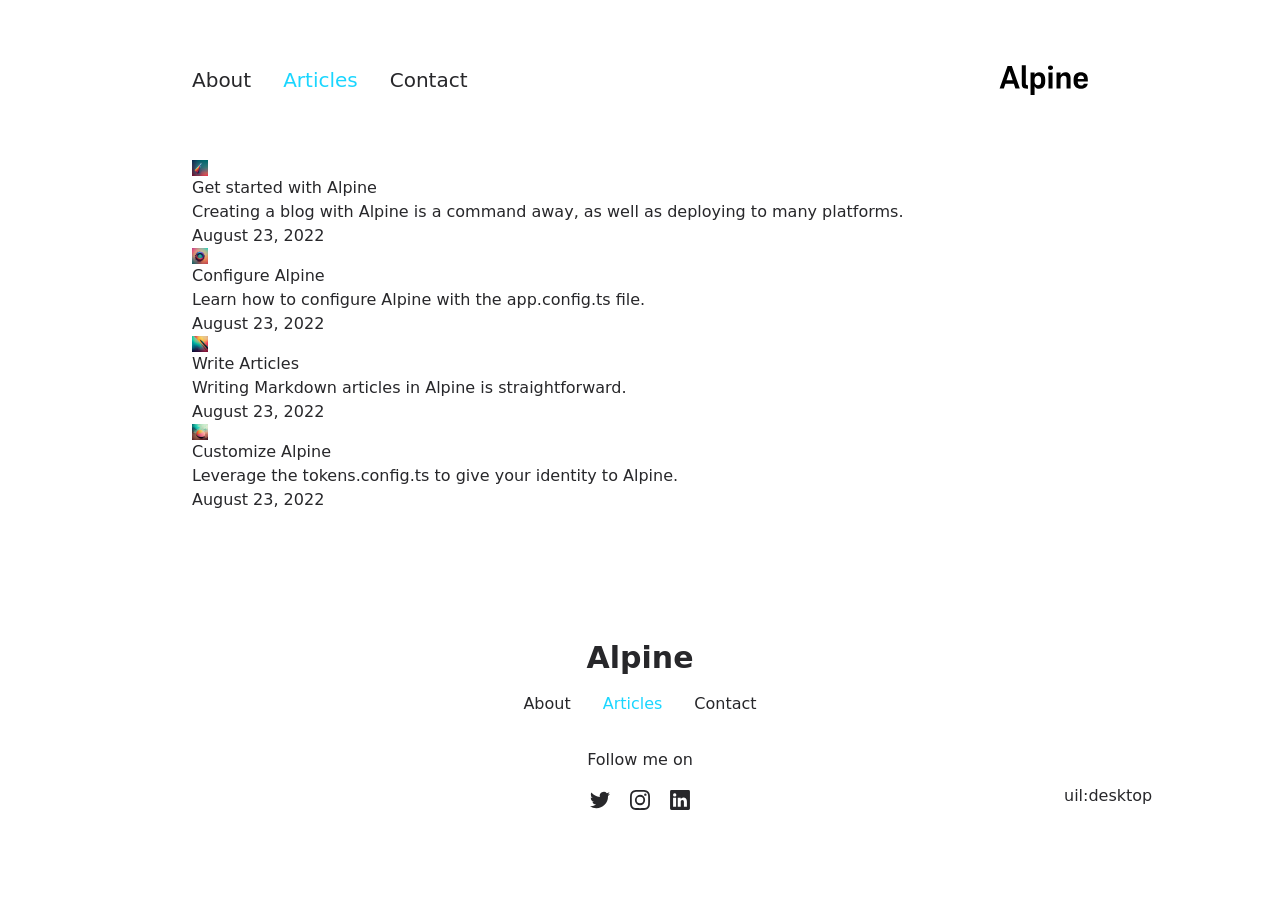
==== articles/index.html @ dd059982 "Deploying to gh-pages from @ rdp-studio/blog-alpine@3278dd398cb032ad58c64ff0ea991a92fe7b3ae0 🚀" ====
<!DOCTYPE html>
<html lang="en">
<head><meta charset="utf-8">
<title>Articles</title>
<meta name="viewport" content="width=device-width, initial-scale=1">
<meta name="twitter:card" content="summary_large_image">
<meta name="description" content="The minimalist blog theme">
<meta property="og:description" content="The minimalist blog theme">
<meta property="og:image" content="/social-card-preview.png">
<meta property="og:image:width" content="400">
<meta property="og:image:height" content="300">
<meta property="og:image:alt" content="An image showcasing my project.">
<meta property="og:title" content="Articles"><link rel="preload" as="fetch" crossorigin="anonymous" href="/articles/_payload.json"><style id="pinceau-theme">@media { :root {--pinceau-mq: initial; --alpine-readableLine: 68ch;--alpine-backdrop-backgroundColor: #f4f4f5b3;--prose-code-inline-padding: 0.2rem 0.375rem 0.2rem 0.375rem;--prose-code-block-backdropFilter: contrast(1);--prose-code-block-border-style: solid;--prose-code-block-border-width: 1px;--prose-tbody-tr-borderBottom-style: dashed;--prose-tbody-tr-borderBottom-width: 1px;--prose-th-textAlign: inherit;--prose-thead-borderBottom-style: solid;--prose-thead-borderBottom-width: 1px;--prose-thead-border-style: solid;--prose-thead-border-width: 0px;--prose-table-textAlign: start;--prose-hr-width: 1px;--prose-hr-style: solid;--prose-li-listStylePosition: outside;--prose-ol-li-markerColor: currentColor;--prose-ol-paddingInlineStart: 21px;--prose-ol-listStyleType: decimal;--prose-ul-li-markerColor: currentColor;--prose-ul-paddingInlineStart: 21px;--prose-ul-listStyleType: disc;--prose-blockquote-border-style: solid;--prose-blockquote-border-width: 4px;--prose-blockquote-quotes: '201C' '201D' '2018' '2019';--prose-blockquote-paddingInlineStart: 24px;--prose-a-code-color-hover: currentColor;--prose-a-code-color-static: currentColor;--prose-a-hasCode-borderBottom: none;--prose-a-border-distance: 2px;--prose-a-border-color-hover: currentColor;--prose-a-border-color-static: currentColor;--prose-a-border-style-hover: solid;--prose-a-border-style-static: dashed;--prose-a-border-width: 1px;--prose-a-color-static: inherit;--prose-a-textDecoration: none;--prose-h6-margin: 3rem 0 2rem;--prose-h5-margin: 3rem 0 2rem;--prose-h4-margin: 3rem 0 2rem;--prose-h3-margin: 3rem 0 2rem;--prose-h2-margin: 3rem 0 2rem;--prose-h1-margin: 0 0 2rem;--prose-p-fontSize: 18px;--typography-lead-loose: 2;--typography-lead-relaxed: 1.625;--typography-lead-normal: 1.5;--typography-lead-snug: 1.375;--typography-lead-tight: 1.25;--typography-lead-none: 1;--typography-lead-10: 2.5rem;--typography-lead-9: 2.25rem;--typography-lead-8: 2rem;--typography-lead-7: 1.75rem;--typography-lead-6: 1.5rem;--typography-lead-5: 1.25rem;--typography-lead-4: 1rem;--typography-lead-3: .75rem;--typography-lead-2: .5rem;--typography-lead-1: .025rem;--typography-fontWeight-black: 900;--typography-fontWeight-extrabold: 800;--typography-fontWeight-bold: 700;--typography-fontWeight-semibold: 600;--typography-fontWeight-medium: 500;--typography-fontWeight-normal: 400;--typography-fontWeight-light: 300;--typography-fontWeight-extralight: 200;--typography-fontWeight-thin: 100;--typography-fontSize-9xl: 128px;--typography-fontSize-8xl: 96px;--typography-fontSize-7xl: 72px;--typography-fontSize-6xl: 60px;--typography-fontSize-5xl: 48px;--typography-fontSize-4xl: 36px;--typography-fontSize-3xl: 30px;--typography-fontSize-2xl: 24px;--typography-fontSize-xl: 20px;--typography-fontSize-lg: 18px;--typography-fontSize-base: 16px;--typography-fontSize-sm: 14px;--typography-fontSize-xs: 12px;--typography-letterSpacing-wide: 0.025em;--typography-letterSpacing-tight: -0.025em;--typography-verticalMargin-base: 24px;--typography-verticalMargin-sm: 16px;--elements-border-secondary-hover: [object Object];--elements-backdrop-background: #fffc;--elements-backdrop-filter: saturate(200%) blur(20px);--elements-container-maxWidth: 64rem;--lead-loose: 2;--lead-relaxed: 1.625;--lead-normal: 1.5;--lead-snug: 1.375;--lead-tight: 1.25;--lead-none: 1;--lead-10: 2.5rem;--lead-9: 2.25rem;--lead-8: 2rem;--lead-7: 1.75rem;--lead-6: 1.5rem;--lead-5: 1.25rem;--lead-4: 1rem;--lead-3: .75rem;--lead-2: .5rem;--lead-1: .025rem;--letterSpacing-widest: 0.1em;--letterSpacing-wider: 0.05em;--letterSpacing-wide: 0.025em;--letterSpacing-normal: 0em;--letterSpacing-tight: -0.025em;--letterSpacing-tighter: -0.05em;--fontSize-9xl: 8rem;--fontSize-8xl: 6rem;--fontSize-7xl: 4.5rem;--fontSize-6xl: 3.75rem;--fontSize-5xl: 3rem;--fontSize-4xl: 2.25rem;--fontSize-3xl: 1.875rem;--fontSize-2xl: 1.5rem;--fontSize-xl: 1.25rem;--fontSize-lg: 1.125rem;--fontSize-base: 1rem;--fontSize-sm: 0.875rem;--fontSize-xs: 0.75rem;--fontWeight-black: 900;--fontWeight-extrabold: 800;--fontWeight-bold: 700;--fontWeight-semibold: 600;--fontWeight-medium: 500;--fontWeight-normal: 400;--fontWeight-light: 300;--fontWeight-extralight: 200;--fontWeight-thin: 100;--font-mono: ui-monospace, SFMono-Regular, Menlo, Monaco, Consolas, Liberation Mono, Courier New, monospace;--font-serif: ui-serif, Georgia, Cambria, Times New Roman, Times, serif;--font-sans: ui-sans-serif, system-ui, -apple-system, BlinkMacSystemFont, Segoe UI, Roboto, Helvetica Neue, Arial, Noto Sans, sans-serif, Apple Color Emoji, Segoe UI Emoji, Segoe UI Symbol, Noto Color Emoji;--opacity-total: 1;--opacity-high: 0.8;--opacity-medium: 0.5;--opacity-soft: 0.3;--opacity-light: 0.15;--opacity-bright: 0.1;--opacity-noOpacity: 0;--borderWidth-lg: 3px;--borderWidth-md: 2px;--borderWidth-sm: 1px;--borderWidth-noBorder: 0;--space-rem-875: 0.875rem;--space-rem-625: 0.625rem;--space-rem-375: 0.375rem;--space-rem-125: 0.125rem;--space-px: 1px;--space-128: 32rem;--space-96: 24rem;--space-80: 20rem;--space-72: 18rem;--space-64: 16rem;--space-60: 15rem;--space-56: 14rem;--space-52: 13rem;--space-48: 12rem;--space-44: 11rem;--space-40: 10rem;--space-36: 9rem;--space-32: 8rem;--space-28: 7rem;--space-24: 6rem;--space-20: 5rem;--space-16: 4rem;--space-14: 3.5rem;--space-12: 3rem;--space-11: 2.75rem;--space-10: 2.5rem;--space-9: 2.25rem;--space-8: 2rem;--space-7: 1.75rem;--space-6: 1.5rem;--space-5: 1.25rem;--space-4: 1rem;--space-3: 0.75rem;--space-2: 0.5rem;--space-1: 0.25rem;--space-0: 0px;--size-full: 100%;--size-7xl: 80rem;--size-6xl: 72rem;--size-5xl: 64rem;--size-4xl: 56rem;--size-3xl: 48rem;--size-2xl: 42rem;--size-xl: 36rem;--size-lg: 32rem;--size-md: 28rem;--size-sm: 24rem;--size-xs: 20rem;--size-200: 200px;--size-104: 104px;--size-80: 80px;--size-64: 64px;--size-56: 56px;--size-48: 48px;--size-40: 40px;--size-32: 32px;--size-24: 24px;--size-20: 20px;--size-16: 16px;--size-12: 12px;--size-8: 8px;--size-6: 6px;--size-4: 4px;--size-2: 2px;--size-0: 0px;--radii-full: 9999px;--radii-3xl: 1.75rem;--radii-2xl: 1.5rem;--radii-xl: 1rem;--radii-lg: 0.75rem;--radii-md: 0.5rem;--radii-sm: 0.375rem;--radii-xs: 0.25rem;--radii-2xs: 0.125rem;--radii-none: 0px;--shadow-none: 0px 0px 0px 0px transparent;--shadow-lg: 0px 10px 15px -3px #000000, 0px 4px 6px -4px #000000;--shadow-md: 0px 4px 6px -1px #000000, 0px 2px 4px -2px #000000;--shadow-sm: 0px 1px 3px 0px #000000, 0px 1px 2px -1px #000000;--shadow-xs: 0px 1px 2px 0px #000000;--height-screen: 100vh;--width-screen: 100vw;--color-primary-900: #002e38;--color-primary-800: #005c70;--color-primary-700: #008aa9;--color-primary-600: #00b9e1;--color-primary-500: #1ad6ff;--color-primary-400: #40ddff;--color-primary-300: #66e4ff;--color-primary-200: #8deaff;--color-primary-100: #b3f1ff;--color-primary-50: #d9f8ff;--color-ruby-900: #380011;--color-ruby-800: #700021;--color-ruby-700: #a90032;--color-ruby-600: #e10043;--color-ruby-500: #ff1a5e;--color-ruby-400: #ff4079;--color-ruby-300: #ff6694;--color-ruby-200: #ff8dae;--color-ruby-100: #ffb3c9;--color-ruby-50: #ffd9e4;--color-pink-900: #380025;--color-pink-800: #70004b;--color-pink-700: #a90070;--color-pink-600: #e10095;--color-pink-500: #ff1ab2;--color-pink-400: #ff40bf;--color-pink-300: #ff66cc;--color-pink-200: #ff8dd8;--color-pink-100: #ffb3e5;--color-pink-50: #ffd9f2;--color-purple-900: #190038;--color-purple-800: #330070;--color-purple-700: #4c00a9;--color-purple-600: #6500e1;--color-purple-500: #811aff;--color-purple-400: #9640ff;--color-purple-300: #ab66ff;--color-purple-200: #c08dff;--color-purple-100: #d5b3ff;--color-purple-50: #ead9ff;--color-royalblue-900: #0b0531;--color-royalblue-800: #160a62;--color-royalblue-700: #211093;--color-royalblue-600: #2c15c4;--color-royalblue-500: #4127e8;--color-royalblue-400: #614bec;--color-royalblue-300: #806ff0;--color-royalblue-200: #a093f3;--color-royalblue-100: #c0b7f7;--color-royalblue-50: #dfdbfb;--color-indigoblue-900: #001238;--color-indigoblue-800: #002370;--color-indigoblue-700: #0035a9;--color-indigoblue-600: #0047e1;--color-indigoblue-500: #1a62ff;--color-indigoblue-400: #407cff;--color-indigoblue-300: #6696ff;--color-indigoblue-200: #8db0ff;--color-indigoblue-100: #b3cbff;--color-indigoblue-50: #d9e5ff;--color-blue-900: #002438;--color-blue-800: #004870;--color-blue-700: #006ca9;--color-blue-600: #0090e1;--color-blue-500: #1aadff;--color-blue-400: #40bbff;--color-blue-300: #66c8ff;--color-blue-200: #8dd6ff;--color-blue-100: #b3e4ff;--color-blue-50: #d9f1ff;--color-lightblue-900: #002e38;--color-lightblue-800: #005c70;--color-lightblue-700: #008aa9;--color-lightblue-600: #00b9e1;--color-lightblue-500: #1ad6ff;--color-lightblue-400: #40ddff;--color-lightblue-300: #66e4ff;--color-lightblue-200: #8deaff;--color-lightblue-100: #b3f1ff;--color-lightblue-50: #d9f8ff;--color-teal-900: #062a28;--color-teal-800: #0b544f;--color-teal-700: #117d77;--color-teal-600: #16a79e;--color-teal-500: #1cd1c6;--color-teal-400: #36e4da;--color-teal-300: #5fe9e1;--color-teal-200: #87efe9;--color-teal-100: #aff4f0;--color-teal-50: #d7faf8;--color-pear-900: #2a2b09;--color-pear-800: #545512;--color-pear-700: #7e801b;--color-pear-600: #a8aa24;--color-pear-500: #d0d32f;--color-pear-400: #d8da52;--color-pear-300: #e0e274;--color-pear-200: #e8e997;--color-pear-100: #eff0ba;--color-pear-50: #f7f8dc;--color-red-900: #380300;--color-red-800: #700700;--color-red-700: #a90a00;--color-red-600: #e10e00;--color-red-500: #ff281a;--color-red-400: #ff4c40;--color-red-300: #ff7066;--color-red-200: #ff948d;--color-red-100: #ffb7b3;--color-red-50: #ffdbd9;--color-orange-900: #381800;--color-orange-800: #702f00;--color-orange-700: #a94700;--color-orange-600: #e15e00;--color-orange-500: #ff7a1a;--color-orange-400: #ff9040;--color-orange-300: #ffa666;--color-orange-200: #ffbd8d;--color-orange-100: #ffd3b3;--color-orange-50: #ffe9d9;--color-yellow-900: #362b03;--color-yellow-800: #6d5605;--color-yellow-700: #a38108;--color-yellow-600: #daac0a;--color-yellow-500: #f5c828;--color-yellow-400: #f7d14c;--color-yellow-300: #f8da70;--color-yellow-200: #fae393;--color-yellow-100: #fcedb7;--color-yellow-50: #fdf6db;--color-green-900: #003f25;--color-green-800: #005e38;--color-green-700: #007e4a;--color-green-600: #009d5d;--color-green-500: #00bd6f;--color-green-400: #00dc82;--color-green-300: #30ffaa;--color-green-200: #83ffcc;--color-green-100: #acffdd;--color-green-50: #d6ffee;--color-gray-900: #18181B;--color-gray-800: #27272A;--color-gray-700: #3f3f46;--color-gray-600: #52525B;--color-gray-500: #71717A;--color-gray-400: #a1a1aa;--color-gray-300: #D4d4d8;--color-gray-200: #e4e4e7;--color-gray-100: #f4f4f5;--color-gray-50: #fafafa;--color-black: #0c0c0d;--color-white: #FFFFFF;--media-portrait: only screen and (orientation: portrait);--media-landscape: only screen and (orientation: landscape);--media-rm: (prefers-reduced-motion: reduce);--media-2xl: (min-width: 1536px);--media-xl: (min-width: 1280px);--media-lg: (min-width: 1024px);--media-md: (min-width: 768px);--media-sm: (min-width: 640px);--media-xs: (min-width: 475px);--alpine-body-color: var(--color-gray-800);--alpine-body-backgroundColor: var(--color-white);--prose-code-inline-fontWeight: var(--typography-fontWeight-normal);--prose-code-inline-fontSize: var(--typography-fontSize-sm);--prose-code-inline-borderRadius: var(--radii-xs);--prose-code-block-pre-padding: var(--typography-verticalMargin-sm);--prose-code-block-margin: var(--typography-verticalMargin-base) 0;--prose-code-block-fontSize: var(--typography-fontSize-sm);--prose-tbody-code-inline-fontSize: var(--typography-fontSize-sm);--prose-tbody-td-padding: var(--typography-verticalMargin-sm);--prose-th-fontWeight: var(--typography-fontWeight-semibold);--prose-th-padding: 0 var(--typography-verticalMargin-sm) var(--typography-verticalMargin-sm) var(--typography-verticalMargin-sm);--prose-table-lineHeight: var(--typography-lead-6);--prose-table-fontSize: var(--typography-fontSize-sm);--prose-table-margin: var(--typography-verticalMargin-base) 0;--prose-hr-margin: var(--typography-verticalMargin-base) 0;--prose-li-margin: var(--typography-verticalMargin-sm) 0;--prose-ol-margin: var(--typography-verticalMargin-base) 0;--prose-ul-margin: var(--typography-verticalMargin-base) 0;--prose-blockquote-margin: var(--typography-verticalMargin-base) 0;--prose-a-code-border-style: var(--prose-a-border-style-static);--prose-a-code-border-width: var(--prose-a-border-width);--prose-a-fontWeight: var(--typography-fontWeight-medium);--prose-img-margin: var(--typography-verticalMargin-base) 0;--prose-strong-fontWeight: var(--typography-fontWeight-semibold);--prose-h6-iconSize: var(--typography-fontSize-base);--prose-h6-fontWeight: var(--typography-fontWeight-semibold);--prose-h6-lineHeight: var(--typography-lead-normal);--prose-h6-fontSize: var(--typography-fontSize-lg);--prose-h5-iconSize: var(--typography-fontSize-lg);--prose-h5-fontWeight: var(--typography-fontWeight-semibold);--prose-h5-lineHeight: var(--typography-lead-snug);--prose-h5-fontSize: var(--typography-fontSize-xl);--prose-h4-iconSize: var(--typography-fontSize-lg);--prose-h4-letterSpacing: var(--typography-letterSpacing-tight);--prose-h4-fontWeight: var(--typography-fontWeight-semibold);--prose-h4-lineHeight: var(--typography-lead-snug);--prose-h4-fontSize: var(--typography-fontSize-2xl);--prose-h3-iconSize: var(--typography-fontSize-xl);--prose-h3-letterSpacing: var(--typography-letterSpacing-tight);--prose-h3-fontWeight: var(--typography-fontWeight-semibold);--prose-h3-lineHeight: var(--typography-lead-snug);--prose-h3-fontSize: var(--typography-fontSize-3xl);--prose-h2-iconSize: var(--typography-fontSize-2xl);--prose-h2-letterSpacing: var(--typography-letterSpacing-tight);--prose-h2-fontWeight: var(--typography-fontWeight-semibold);--prose-h2-lineHeight: var(--typography-lead-tight);--prose-h2-fontSize: var(--typography-fontSize-4xl);--prose-h1-iconSize: var(--typography-fontSize-3xl);--prose-h1-letterSpacing: var(--typography-letterSpacing-tight);--prose-h1-fontWeight: var(--typography-fontWeight-bold);--prose-h1-lineHeight: var(--typography-lead-tight);--prose-h1-fontSize: var(--typography-fontSize-5xl);--prose-p-br-margin: var(--typography-verticalMargin-base) 0 0 0;--prose-p-margin: var(--typography-verticalMargin-base) 0;--prose-p-lineHeight: var(--typography-lead-normal);--typography-color-primary-900: var(--color-primary-900);--typography-color-primary-800: var(--color-primary-800);--typography-color-primary-700: var(--color-primary-700);--typography-color-primary-600: var(--color-primary-600);--typography-color-primary-500: var(--color-primary-500);--typography-color-primary-400: var(--color-primary-400);--typography-color-primary-300: var(--color-primary-300);--typography-color-primary-200: var(--color-primary-200);--typography-color-primary-100: var(--color-primary-100);--typography-color-primary-50: var(--color-primary-50);--typography-font-code: var(--font-mono);--typography-font-body: var(--font-sans);--typography-font-display: var(--font-sans);--typography-body-backgroundColor: var(--color-white);--typography-body-color: var(--color-black);--elements-state-danger-borderColor-secondary: var(--color-red-200);--elements-state-danger-borderColor-primary: var(--color-red-100);--elements-state-danger-backgroundColor-secondary: var(--color-red-100);--elements-state-danger-backgroundColor-primary: var(--color-red-50);--elements-state-danger-color-secondary: var(--color-red-600);--elements-state-danger-color-primary: var(--color-red-500);--elements-state-warning-borderColor-secondary: var(--color-yellow-200);--elements-state-warning-borderColor-primary: var(--color-yellow-100);--elements-state-warning-backgroundColor-secondary: var(--color-yellow-100);--elements-state-warning-backgroundColor-primary: var(--color-yellow-50);--elements-state-warning-color-secondary: var(--color-yellow-700);--elements-state-warning-color-primary: var(--color-yellow-600);--elements-state-success-borderColor-secondary: var(--color-green-200);--elements-state-success-borderColor-primary: var(--color-green-100);--elements-state-success-backgroundColor-secondary: var(--color-green-100);--elements-state-success-backgroundColor-primary: var(--color-green-50);--elements-state-success-color-secondary: var(--color-green-600);--elements-state-success-color-primary: var(--color-green-500);--elements-state-info-borderColor-secondary: var(--color-blue-200);--elements-state-info-borderColor-primary: var(--color-blue-100);--elements-state-info-backgroundColor-secondary: var(--color-blue-100);--elements-state-info-backgroundColor-primary: var(--color-blue-50);--elements-state-info-color-secondary: var(--color-blue-600);--elements-state-info-color-primary: var(--color-blue-500);--elements-state-primary-borderColor-secondary: var(--color-primary-200);--elements-state-primary-borderColor-primary: var(--color-primary-100);--elements-state-primary-backgroundColor-secondary: var(--color-primary-100);--elements-state-primary-backgroundColor-primary: var(--color-primary-50);--elements-state-primary-color-secondary: var(--color-primary-700);--elements-state-primary-color-primary: var(--color-primary-600);--elements-surface-secondary-backgroundColor: var(--color-gray-200);--elements-surface-primary-backgroundColor: var(--color-gray-100);--elements-surface-background-base: var(--color-gray-100);--elements-border-secondary-static: var(--color-gray-200);--elements-border-primary-hover: var(--color-gray-200);--elements-border-primary-static: var(--color-gray-100);--elements-container-padding-md: var(--space-16);--elements-container-padding-sm: var(--space-12);--elements-container-padding-xs: var(--space-8);--elements-container-padding-mobile: var(--space-6);--elements-text-secondary-color-hover: var(--color-gray-700);--elements-text-secondary-color-static: var(--color-gray-500);--elements-text-primary-color-static: var(--color-gray-900);--text-6xl-lineHeight: var(--lead-none);--text-6xl-fontSize: var(--fontSize-6xl);--text-5xl-lineHeight: var(--lead-none);--text-5xl-fontSize: var(--fontSize-5xl);--text-4xl-lineHeight: var(--lead-10);--text-4xl-fontSize: var(--fontSize-4xl);--text-3xl-lineHeight: var(--lead-9);--text-3xl-fontSize: var(--fontSize-3xl);--text-2xl-lineHeight: var(--lead-8);--text-2xl-fontSize: var(--fontSize-2xl);--text-xl-lineHeight: var(--lead-7);--text-xl-fontSize: var(--fontSize-xl);--text-lg-lineHeight: var(--lead-7);--text-lg-fontSize: var(--fontSize-lg);--text-base-lineHeight: var(--lead-6);--text-base-fontSize: var(--fontSize-base);--text-sm-lineHeight: var(--lead-5);--text-sm-fontSize: var(--fontSize-sm);--text-xs-lineHeight: var(--lead-4);--text-xs-fontSize: var(--fontSize-xs);--shadow-2xl: 0px 25px 50px -12px var(--color-gray-900);--shadow-xl: 0px 20px 25px -5px var(--color-gray-400), 0px 8px 10px -6px #000000;--color-secondary-900: var(--color-gray-900);--color-secondary-800: var(--color-gray-800);--color-secondary-700: var(--color-gray-700);--color-secondary-600: var(--color-gray-600);--color-secondary-500: var(--color-gray-500);--color-secondary-400: var(--color-gray-400);--color-secondary-300: var(--color-gray-300);--color-secondary-200: var(--color-gray-200);--color-secondary-100: var(--color-gray-100);--color-secondary-50: var(--color-gray-50);--prose-a-code-background-hover: var(--typography-color-primary-50);--prose-a-code-border-color-hover: var(--typography-color-primary-500);--prose-a-color-hover: var(--typography-color-primary-500);--typography-color-secondary-900: var(--color-secondary-900);--typography-color-secondary-800: var(--color-secondary-800);--typography-color-secondary-700: var(--color-secondary-700);--typography-color-secondary-600: var(--color-secondary-600);--typography-color-secondary-500: var(--color-secondary-500);--typography-color-secondary-400: var(--color-secondary-400);--typography-color-secondary-300: var(--color-secondary-300);--typography-color-secondary-200: var(--color-secondary-200);--typography-color-secondary-100: var(--color-secondary-100);--typography-color-secondary-50: var(--color-secondary-50);--prose-code-inline-backgroundColor: var(--typography-color-secondary-100);--prose-code-inline-color: var(--typography-color-secondary-700);--prose-code-block-backgroundColor: var(--typography-color-secondary-100);--prose-code-block-color: var(--typography-color-secondary-700);--prose-code-block-border-color: var(--typography-color-secondary-200);--prose-tbody-tr-borderBottom-color: var(--typography-color-secondary-200);--prose-th-color: var(--typography-color-secondary-600);--prose-thead-borderBottom-color: var(--typography-color-secondary-200);--prose-thead-border-color: var(--typography-color-secondary-300);--prose-hr-color: var(--typography-color-secondary-200);--prose-blockquote-border-color: var(--typography-color-secondary-200);--prose-blockquote-color: var(--typography-color-secondary-500);--prose-a-code-border-color-static: var(--typography-color-secondary-400); } }@media { :root.dark {--pinceau-mq: dark; --alpine-backdrop-backgroundColor: #18181bb3;--prose-code-block-backdropFilter: contrast(1);--prose-ol-li-markerColor: currentColor;--prose-ul-li-markerColor: currentColor;--prose-a-code-color-hover: currentColor;--prose-a-code-color-static: currentColor;--prose-a-border-color-hover: currentColor;--prose-a-border-color-static: currentColor;--prose-a-color-static: inherit;--elements-backdrop-background: #0c0d0ccc;--alpine-body-color: var(--color-gray-200);--alpine-body-backgroundColor: var(--color-black);--typography-body-backgroundColor: var(--color-black);--typography-body-color: var(--color-white);--elements-state-danger-borderColor-secondary: var(--color-red-700);--elements-state-danger-borderColor-primary: var(--color-red-800);--elements-state-danger-backgroundColor-secondary: var(--color-red-800);--elements-state-danger-backgroundColor-primary: var(--color-red-900);--elements-state-danger-color-secondary: var(--color-red-200);--elements-state-danger-color-primary: var(--color-red-300);--elements-state-warning-borderColor-secondary: var(--color-yellow-700);--elements-state-warning-borderColor-primary: var(--color-yellow-800);--elements-state-warning-backgroundColor-secondary: var(--color-yellow-800);--elements-state-warning-backgroundColor-primary: var(--color-yellow-900);--elements-state-warning-color-secondary: var(--color-yellow-200);--elements-state-warning-color-primary: var(--color-yellow-400);--elements-state-success-borderColor-secondary: var(--color-green-700);--elements-state-success-borderColor-primary: var(--color-green-800);--elements-state-success-backgroundColor-secondary: var(--color-green-800);--elements-state-success-backgroundColor-primary: var(--color-green-900);--elements-state-success-color-secondary: var(--color-green-200);--elements-state-success-color-primary: var(--color-green-400);--elements-state-info-borderColor-secondary: var(--color-blue-700);--elements-state-info-borderColor-primary: var(--color-blue-800);--elements-state-info-backgroundColor-secondary: var(--color-blue-800);--elements-state-info-backgroundColor-primary: var(--color-blue-900);--elements-state-info-color-secondary: var(--color-blue-200);--elements-state-info-color-primary: var(--color-blue-400);--elements-state-primary-borderColor-secondary: var(--color-primary-700);--elements-state-primary-borderColor-primary: var(--color-primary-800);--elements-state-primary-backgroundColor-secondary: var(--color-primary-800);--elements-state-primary-backgroundColor-primary: var(--color-primary-900);--elements-state-primary-color-secondary: var(--color-primary-200);--elements-state-primary-color-primary: var(--color-primary-400);--elements-surface-secondary-backgroundColor: var(--color-gray-800);--elements-surface-primary-backgroundColor: var(--color-gray-900);--elements-surface-background-base: var(--color-gray-900);--elements-border-secondary-static: var(--color-gray-800);--elements-border-primary-hover: var(--color-gray-800);--elements-border-primary-static: var(--color-gray-900);--elements-text-secondary-color-hover: var(--color-gray-200);--elements-text-secondary-color-static: var(--color-gray-400);--elements-text-primary-color-static: var(--color-gray-50);--prose-a-code-background-hover: var(--typography-color-primary-900);--prose-a-code-border-color-hover: var(--typography-color-primary-600);--prose-a-color-hover: var(--typography-color-primary-400);--prose-code-inline-backgroundColor: var(--typography-color-secondary-800);--prose-code-inline-color: var(--typography-color-secondary-200);--prose-code-block-backgroundColor: var(--typography-color-secondary-900);--prose-code-block-color: var(--typography-color-secondary-200);--prose-code-block-border-color: var(--typography-color-secondary-800);--prose-tbody-tr-borderBottom-color: var(--typography-color-secondary-800);--prose-th-color: var(--typography-color-secondary-400);--prose-thead-borderBottom-color: var(--typography-color-secondary-800);--prose-thead-border-color: var(--typography-color-secondary-600);--prose-hr-color: var(--typography-color-secondary-800);--prose-blockquote-border-color: var(--typography-color-secondary-700);--prose-blockquote-color: var(--typography-color-secondary-400);--prose-a-code-border-color-static: var(--typography-color-secondary-600); } }</style><style id="pinceau-runtime-hydratable">@media{.phy[--]{--puid:LuIpnB-v;}.pv-SoVTO5{max-width:var(--elements-container-maxWidth);padding-left:var(--elements-container-padding-mobile);padding-right:var(--elements-container-padding-mobile);}@media (min-width: 475px){.pv-SoVTO5{padding-left:var(--elements-container-padding-xs);padding-right:var(--elements-container-padding-xs);}}@media (min-width: 640px){.pv-SoVTO5{padding-left:var(--elements-container-padding-sm);padding-right:var(--elements-container-padding-sm);}}@media (min-width: 768px){.pv-SoVTO5{padding-left:var(--elements-container-padding-md);padding-right:var(--elements-container-padding-md);}}} </style><link rel="modulepreload" as="script" crossorigin href="/_nuxt/entry.f76575ab.js"><link rel="preload" as="style" href="/_nuxt/entry.2b709d1c.css"><link rel="modulepreload" as="script" crossorigin href="/_nuxt/NuxtImg.4b76a108.js"><link rel="modulepreload" as="script" crossorigin href="/_nuxt/document-driven.6a9a8f8b.js"><link rel="modulepreload" as="script" crossorigin href="/_nuxt/DocumentDrivenEmpty.34f3c934.js"><link rel="modulepreload" as="script" crossorigin href="/_nuxt/ContentRenderer.9e665cf9.js"><link rel="modulepreload" as="script" crossorigin href="/_nuxt/ContentRendererMarkdown.a28a7db5.js"><link rel="modulepreload" as="script" crossorigin href="/_nuxt/DocumentDrivenNotFound.92ed6fcb.js"><link rel="preload" as="style" href="/_nuxt/DocumentDrivenNotFound.aa939160.css"><link rel="modulepreload" as="script" crossorigin href="/_nuxt/page.34165cf2.js"><link rel="modulepreload" as="script" crossorigin href="/_nuxt/ArticlesList.ac3d0b22.js"><link rel="preload" as="style" href="/_nuxt/ArticlesList.e80b7ae7.css"><link rel="modulepreload" as="script" crossorigin href="/_nuxt/ArticlesListItem.f8ddad18.js"><link rel="preload" as="style" href="/_nuxt/ArticlesListItem.ad08ebb7.css"><link rel="modulepreload" as="script" crossorigin href="/_nuxt/date.824a539b.js"><link rel="modulepreload" as="script" crossorigin href="/_nuxt/ProseA.cb97395a.js"><link rel="preload" as="style" href="/_nuxt/ProseA.baee409d.css"><link rel="modulepreload" as="script" crossorigin href="/_nuxt/ProseCodeInline.cd8be8f9.js"><link rel="preload" as="style" href="/_nuxt/ProseCodeInline.873c7ac7.css"><link rel="modulepreload" as="script" crossorigin href="/_nuxt/asyncData.96655ed8.js"><link rel="prefetch" as="style" href="/_nuxt/article.06aa1a19.css"><link rel="prefetch" as="script" crossorigin href="/_nuxt/article.3b5bf884.js"><link rel="prefetch" as="script" crossorigin href="/_nuxt/default.dd437ba3.js"><link rel="prefetch" as="script" crossorigin href="/_nuxt/client-db.82d7d7b0.js"><link rel="prefetch" as="script" crossorigin href="/_nuxt/debug.93749009.js"><link rel="prefetch" as="style" href="/_nuxt/useStudio.a92b5f33.css"><link rel="prefetch" as="script" crossorigin href="/_nuxt/useStudio.ce7fa6f5.js"><link rel="prefetch" as="style" href="/_nuxt/error-404.7910d5ca.css"><link rel="prefetch" as="script" crossorigin href="/_nuxt/error-404.83414119.js"><link rel="prefetch" as="style" href="/_nuxt/error-500.1db01289.css"><link rel="prefetch" as="script" crossorigin href="/_nuxt/error-500.6b48abf7.js"><link rel="stylesheet" href="/_nuxt/entry.2b709d1c.css"><link rel="stylesheet" href="/_nuxt/DocumentDrivenNotFound.aa939160.css"><link rel="stylesheet" href="/_nuxt/ArticlesList.e80b7ae7.css"><link rel="stylesheet" href="/_nuxt/ArticlesListItem.ad08ebb7.css"><link rel="stylesheet" href="/_nuxt/ProseA.baee409d.css"><link rel="stylesheet" href="/_nuxt/ProseCodeInline.873c7ac7.css"><script>"use strict";(()=>{const a=window,e=document.documentElement,m=["dark","light"],c=window.localStorage.getItem("nuxt-color-mode")||"system";let n=c==="system"?f():c;const l=e.getAttribute("data-color-mode-forced");l&&(n=l),i(n),a["__NUXT_COLOR_MODE__"]={preference:c,value:n,getColorScheme:f,addColorScheme:i,removeColorScheme:d};function i(o){const t=""+o+"",s="";e.classList?e.classList.add(t):e.className+=" "+t,s&&e.setAttribute("data-"+s,o)}function d(o){const t=""+o+"",s="";e.classList?e.classList.remove(t):e.className=e.className.replace(new RegExp(t,"g"),""),s&&e.removeAttribute("data-"+s)}function r(o){return a.matchMedia("(prefers-color-scheme"+o+")")}function f(){if(a.matchMedia&&r("").media!=="not all"){for(const o of m)if(r(":"+o).matches)return o}return"light"}})();
</script></head>
<body ><div id="__nuxt"><div class="container pv-SoVTO5 pc-LuIpnB app-layout" data-v-93c22c3b data-v-6d327d86><!--[--><div class="nuxt-progress" style="width:0%;height:3px;opacity:0;background-size:Infinity% auto;" data-v-93c22c3b></div><header class="right" data-v-93c22c3b data-v-ebfd1e7c><div class="menu" data-v-ebfd1e7c><button aria-label="Navigation Menu" data-v-ebfd1e7c><svg width="24" height="24" viewBox="0 0 68 68" fill="currentColor" xmlns="http://www.w3.org/2000/svg" data-v-ebfd1e7c><path d="M8 34C8 32.1362 8 31.2044 8.30448 30.4693C8.71046 29.4892 9.48915 28.7105 10.4693 28.3045C11.2044 28 12.1362 28 14 28C15.8638 28 16.7956 28 17.5307 28.3045C18.5108 28.7105 19.2895 29.4892 19.6955 30.4693C20 31.2044 20 32.1362 20 34C20 35.8638 20 36.7956 19.6955 37.5307C19.2895 38.5108 18.5108 39.2895 17.5307 39.6955C16.7956 40 15.8638 40 14 40C12.1362 40 11.2044 40 10.4693 39.6955C9.48915 39.2895 8.71046 38.5108 8.30448 37.5307C8 36.7956 8 35.8638 8 34Z" data-v-ebfd1e7c></path><path d="M28 34C28 32.1362 28 31.2044 28.3045 30.4693C28.7105 29.4892 29.4892 28.7105 30.4693 28.3045C31.2044 28 32.1362 28 34 28C35.8638 28 36.7956 28 37.5307 28.3045C38.5108 28.7105 39.2895 29.4892 39.6955 30.4693C40 31.2044 40 32.1362 40 34C40 35.8638 40 36.7956 39.6955 37.5307C39.2895 38.5108 38.5108 39.2895 37.5307 39.6955C36.7956 40 35.8638 40 34 40C32.1362 40 31.2044 40 30.4693 39.6955C29.4892 39.2895 28.7105 38.5108 28.3045 37.5307C28 36.7956 28 35.8638 28 34Z" data-v-ebfd1e7c></path><path d="M48 34C48 32.1362 48 31.2044 48.3045 30.4693C48.7105 29.4892 49.4892 28.7105 50.4693 28.3045C51.2044 28 52.1362 28 54 28C55.8638 28 56.7956 28 57.5307 28.3045C58.5108 28.7105 59.2895 29.4892 59.6955 30.4693C60 31.2044 60 32.1362 60 34C60 35.8638 60 36.7956 59.6955 37.5307C59.2895 38.5108 58.5108 39.2895 57.5307 39.6955C56.7956 40 55.8638 40 54 40C52.1362 40 51.2044 40 50.4693 39.6955C49.4892 39.2895 48.7105 38.5108 48.3045 37.5307C48 36.7956 48 35.8638 48 34Z" data-v-ebfd1e7c></path></svg></button></div><div class="overlay" data-v-ebfd1e7c><nav data-v-ebfd1e7c data-v-47e45ff0><ul data-v-47e45ff0><!--[--><li data-v-47e45ff0><a href="/" class="" data-v-47e45ff0><span class="underline-fx" data-v-47e45ff0></span> About</a></li><li data-v-47e45ff0><a aria-current="page" href="/articles" class="router-link-active router-link-exact-active" data-v-47e45ff0><span class="underline-fx" data-v-47e45ff0></span> Articles</a></li><li data-v-47e45ff0><a href="/contact" class="" data-v-47e45ff0><span class="underline-fx" data-v-47e45ff0></span> Contact</a></li><!--]--></ul></nav></div><div class="logo" data-v-ebfd1e7c><a href="/" class="" data-v-ebfd1e7c><img src="/logo-dark.svg" class="dark-img" alt="alpine" width="89" height="31" data-v-ebfd1e7c><img src="/logo.svg" class="light-img" alt="alpine" width="89" height="31" data-v-ebfd1e7c></a></div><div class="main-nav" data-v-ebfd1e7c><nav data-v-ebfd1e7c data-v-47e45ff0><ul data-v-47e45ff0><!--[--><li data-v-47e45ff0><a href="/" class="" data-v-47e45ff0><span class="underline-fx" data-v-47e45ff0></span> About</a></li><li data-v-47e45ff0><a aria-current="page" href="/articles" class="router-link-active router-link-exact-active" data-v-47e45ff0><span class="underline-fx" data-v-47e45ff0></span> Articles</a></li><li data-v-47e45ff0><a href="/contact" class="" data-v-47e45ff0><span class="underline-fx" data-v-47e45ff0></span> Contact</a></li><!--]--></ul></nav></div></header><!--[--><div class="document-driven-page"><main><!--[--><div><div class="articles-list" data-v-685376b2><div class="featured" data-v-685376b2><article class="featured" data-v-685376b2 data-v-d0dd2caf><div class="image" data-v-d0dd2caf><!----><a href="/articles/get-started" class="" data-v-d0dd2caf><img src="/articles/get-started.webp" alt="Get started with Alpine" width="16" height="9" data-v-d0dd2caf></a></div><div class="content" data-v-d0dd2caf><a href="/articles/get-started" class="headline" data-v-d0dd2caf><h1 data-v-d0dd2caf>Get started with Alpine</h1></a><p class="description" data-v-d0dd2caf>Creating a blog with Alpine is a command away, as well as deploying to many platforms.</p><time data-v-d0dd2caf>August 23, 2022</time></div></article></div><div class="layout" data-v-685376b2><!--[--><article class="" data-v-685376b2 data-v-d0dd2caf><div class="image" data-v-d0dd2caf><!----><a href="/articles/configure" class="" data-v-d0dd2caf><img src="/articles/configure-alpine.webp" alt="Configure Alpine" width="16" height="9" data-v-d0dd2caf></a></div><div class="content" data-v-d0dd2caf><a href="/articles/configure" class="headline" data-v-d0dd2caf><h1 data-v-d0dd2caf>Configure Alpine</h1></a><p class="description" data-v-d0dd2caf>Learn how to configure Alpine with the app.config.ts file.</p><time data-v-d0dd2caf>August 23, 2022</time></div></article><article class="" data-v-685376b2 data-v-d0dd2caf><div class="image" data-v-d0dd2caf><!----><a href="/articles/write-articles" class="" data-v-d0dd2caf><img src="/articles/write-articles.webp" alt="Write Articles" width="16" height="9" data-v-d0dd2caf></a></div><div class="content" data-v-d0dd2caf><a href="/articles/write-articles" class="headline" data-v-d0dd2caf><h1 data-v-d0dd2caf>Write Articles</h1></a><p class="description" data-v-d0dd2caf>Writing Markdown articles in Alpine is straightforward.</p><time data-v-d0dd2caf>August 23, 2022</time></div></article><article class="" data-v-685376b2 data-v-d0dd2caf><div class="image" data-v-d0dd2caf><!----><a href="/articles/design-tokens" class="" data-v-d0dd2caf><img src="/articles/design-tokens.webp" alt="Customize Alpine" width="16" height="9" data-v-d0dd2caf></a></div><div class="content" data-v-d0dd2caf><a href="/articles/design-tokens" class="headline" data-v-d0dd2caf><h1 data-v-d0dd2caf>Customize Alpine</h1></a><p class="description" data-v-d0dd2caf>Leverage the tokens.config.ts to give your identity to Alpine.</p><time data-v-d0dd2caf>August 23, 2022</time></div></article><!--]--></div></div></div><!--]--></main></div><!--]--><footer class="center" data-v-93c22c3b data-v-d63b5c07><a href="https://www.github.com/nuxt-themes/alpine" rel="noopener noreferrer" class="credits" data-v-d63b5c07>Alpine</a><div class="navigation" data-v-d63b5c07><nav data-v-d63b5c07 data-v-47e45ff0><ul data-v-47e45ff0><!--[--><li data-v-47e45ff0><a href="/" class="" data-v-47e45ff0><span class="underline-fx" data-v-47e45ff0></span> About</a></li><li data-v-47e45ff0><a aria-current="page" href="/articles" class="router-link-active router-link-exact-active" data-v-47e45ff0><span class="underline-fx" data-v-47e45ff0></span> Articles</a></li><li data-v-47e45ff0><a href="/contact" class="" data-v-47e45ff0><span class="underline-fx" data-v-47e45ff0></span> Contact</a></li><!--]--></ul></nav></div><p class="message" data-v-d63b5c07>Follow me on</p><div class="icons" data-v-d63b5c07><div class="social" data-v-d63b5c07><!--[--><a href="https://twitter.com/nuxtlabs" rel="noopener noreferrer" target="_blank" title="nuxtlabs" aria-label="nuxtlabs" data-v-ddf2f94a><svg xmlns="http://www.w3.org/2000/svg" xmlns:xlink="http://www.w3.org/1999/xlink" aria-hidden="true" role="img" class="icon" data-v-ddf2f94a style="" width="1em" height="1em" viewBox="0 0 24 24" data-v-121c6e7d><path fill="currentColor" d="M22 5.8a8.49 8.49 0 0 1-2.36.64a4.13 4.13 0 0 0 1.81-2.27a8.21 8.21 0 0 1-2.61 1a4.1 4.1 0 0 0-7 3.74a11.64 11.64 0 0 1-8.45-4.29a4.16 4.16 0 0 0-.55 2.07a4.09 4.09 0 0 0 1.82 3.41a4.05 4.05 0 0 1-1.86-.51v.05a4.1 4.1 0 0 0 3.3 4a3.93 3.93 0 0 1-1.1.17a4.9 4.9 0 0 1-.77-.07a4.11 4.11 0 0 0 3.83 2.84A8.22 8.22 0 0 1 3 18.34a7.93 7.93 0 0 1-1-.06a11.57 11.57 0 0 0 6.29 1.85A11.59 11.59 0 0 0 20 8.45v-.53a8.43 8.43 0 0 0 2-2.12Z"/></svg></a><a href="https://instagram.com/atinuxt" rel="noopener noreferrer" target="_blank" title="atinuxt" aria-label="atinuxt" data-v-ddf2f94a><svg xmlns="http://www.w3.org/2000/svg" xmlns:xlink="http://www.w3.org/1999/xlink" aria-hidden="true" role="img" class="icon" data-v-ddf2f94a style="" width="1em" height="1em" viewBox="0 0 24 24" data-v-121c6e7d><path fill="currentColor" d="M17.34 5.46a1.2 1.2 0 1 0 1.2 1.2a1.2 1.2 0 0 0-1.2-1.2Zm4.6 2.42a7.59 7.59 0 0 0-.46-2.43a4.94 4.94 0 0 0-1.16-1.77a4.7 4.7 0 0 0-1.77-1.15a7.3 7.3 0 0 0-2.43-.47C15.06 2 14.72 2 12 2s-3.06 0-4.12.06a7.3 7.3 0 0 0-2.43.47a4.78 4.78 0 0 0-1.77 1.15a4.7 4.7 0 0 0-1.15 1.77a7.3 7.3 0 0 0-.47 2.43C2 8.94 2 9.28 2 12s0 3.06.06 4.12a7.3 7.3 0 0 0 .47 2.43a4.7 4.7 0 0 0 1.15 1.77a4.78 4.78 0 0 0 1.77 1.15a7.3 7.3 0 0 0 2.43.47C8.94 22 9.28 22 12 22s3.06 0 4.12-.06a7.3 7.3 0 0 0 2.43-.47a4.7 4.7 0 0 0 1.77-1.15a4.85 4.85 0 0 0 1.16-1.77a7.59 7.59 0 0 0 .46-2.43c0-1.06.06-1.4.06-4.12s0-3.06-.06-4.12ZM20.14 16a5.61 5.61 0 0 1-.34 1.86a3.06 3.06 0 0 1-.75 1.15a3.19 3.19 0 0 1-1.15.75a5.61 5.61 0 0 1-1.86.34c-1 .05-1.37.06-4 .06s-3 0-4-.06a5.73 5.73 0 0 1-1.94-.3a3.27 3.27 0 0 1-1.1-.75a3 3 0 0 1-.74-1.15a5.54 5.54 0 0 1-.4-1.9c0-1-.06-1.37-.06-4s0-3 .06-4a5.54 5.54 0 0 1 .35-1.9A3 3 0 0 1 5 5a3.14 3.14 0 0 1 1.1-.8A5.73 5.73 0 0 1 8 3.86c1 0 1.37-.06 4-.06s3 0 4 .06a5.61 5.61 0 0 1 1.86.34a3.06 3.06 0 0 1 1.19.8a3.06 3.06 0 0 1 .75 1.1a5.61 5.61 0 0 1 .34 1.9c.05 1 .06 1.37.06 4s-.01 3-.06 4ZM12 6.87A5.13 5.13 0 1 0 17.14 12A5.12 5.12 0 0 0 12 6.87Zm0 8.46A3.33 3.33 0 1 1 15.33 12A3.33 3.33 0 0 1 12 15.33Z"/></svg></a><a href="https://www.linkedin.com/company/nuxtlabs" rel="noopener noreferrer" target="_blank" title="LinkedIn" aria-label="LinkedIn" data-v-ddf2f94a><svg xmlns="http://www.w3.org/2000/svg" xmlns:xlink="http://www.w3.org/1999/xlink" aria-hidden="true" role="img" class="icon" data-v-ddf2f94a style="" width="1em" height="1em" viewBox="0 0 24 24" data-v-121c6e7d><path fill="currentColor" d="M20.47 2H3.53a1.45 1.45 0 0 0-1.47 1.43v17.14A1.45 1.45 0 0 0 3.53 22h16.94a1.45 1.45 0 0 0 1.47-1.43V3.43A1.45 1.45 0 0 0 20.47 2ZM8.09 18.74h-3v-9h3ZM6.59 8.48a1.56 1.56 0 1 1 0-3.12a1.57 1.57 0 1 1 0 3.12Zm12.32 10.26h-3v-4.83c0-1.21-.43-2-1.52-2A1.65 1.65 0 0 0 12.85 13a2 2 0 0 0-.1.73v5h-3v-9h3V11a3 3 0 0 1 2.71-1.5c2 0 3.45 1.29 3.45 4.06Z"/></svg></a><!--]--></div><div class="color-mode-switch" data-v-d63b5c07><button aria-label="Color Mode" data-v-d63b5c07 data-v-693a1e33><span data-v-693a1e33></span></button></div></div></footer><!--]--></div></div><script type="application/json" id="__NUXT_DATA__" data-ssr="true" data-src="/articles/_payload.json">[{"state":1,"_errors":79,"serverRendered":51,"path":7,"prerenderedAt":-1},["Reactive",2],{"$sdd-pages":3,"$sdd-surrounds":29,"$sdd-globals":47,"$scolor-mode":49,"$sdd-navigation":52,"$sicons":70},["ShallowRef",4],["ShallowReactive",5],{"/articles":6},{"_path":7,"_dir":8,"_draft":9,"_partial":9,"_locale":8,"_empty":9,"title":10,"description":8,"layout":11,"body":12,"_type":24,"_id":25,"_source":26,"_file":27,"_extension":28},"/articles","",false,"Articles","page",{"type":13,"children":14,"toc":21},"root",[15],{"type":16,"tag":17,"props":18,"children":20},"element","articles-list",{"path":19},"articles",[],{"title":8,"searchDepth":22,"depth":22,"links":23},2,[],"markdown","content:2.articles.md","content","2.articles.md","md",["ShallowRef",30],["ShallowReactive",31],{"/articles":32},[33,42],{"_path":34,"_dir":8,"_draft":9,"_partial":9,"_locale":8,"_empty":9,"title":35,"description":36,"layout":37,"head":38,"_type":24,"_id":40,"_source":26,"_file":41,"_extension":28},"/","About","An open source blog theme powered by Nuxt.","default",{"title":39},"Alpine","content:1.index.md","1.index.md",{"_path":43,"_dir":8,"_draft":9,"_partial":9,"_locale":8,"_empty":9,"title":44,"description":8,"layout":37,"_type":24,"_id":45,"_source":26,"_file":46,"_extension":28},"/contact","Contact","content:3.contact.md","3.contact.md",["ShallowRef",48],{},{"preference":50,"value":50,"unknown":51,"forced":9},"system",true,[53,54,69],{"title":35,"_path":34,"layout":37},{"title":10,"_path":7,"children":55,"layout":11},[56,60,63,66],{"title":57,"_path":58,"layout":59},"Get started with Alpine","/articles/get-started","article",{"title":61,"_path":62,"layout":59},"Configure Alpine","/articles/configure",{"title":64,"_path":65,"layout":59},"Write Articles","/articles/write-articles",{"title":67,"_path":68,"layout":59},"Customize Alpine","/articles/design-tokens",{"title":44,"_path":43,"layout":37},{"uil:twitter":71,"uil:instagram":75,"uil:linkedin":77},{"left":72,"top":72,"width":73,"height":73,"rotate":72,"vFlip":9,"hFlip":9,"body":74},0,24,"\u003Cpath fill=\"currentColor\" d=\"M22 5.8a8.49 8.49 0 0 1-2.36.64a4.13 4.13 0 0 0 1.81-2.27a8.21 8.21 0 0 1-2.61 1a4.1 4.1 0 0 0-7 3.74a11.64 11.64 0 0 1-8.45-4.29a4.16 4.16 0 0 0-.55 2.07a4.09 4.09 0 0 0 1.82 3.41a4.05 4.05 0 0 1-1.86-.51v.05a4.1 4.1 0 0 0 3.3 4a3.93 3.93 0 0 1-1.1.17a4.9 4.9 0 0 1-.77-.07a4.11 4.11 0 0 0 3.83 2.84A8.22 8.22 0 0 1 3 18.34a7.93 7.93 0 0 1-1-.06a11.57 11.57 0 0 0 6.29 1.85A11.59 11.59 0 0 0 20 8.45v-.53a8.43 8.43 0 0 0 2-2.12Z\"/>",{"left":72,"top":72,"width":73,"height":73,"rotate":72,"vFlip":9,"hFlip":9,"body":76},"\u003Cpath fill=\"currentColor\" d=\"M17.34 5.46a1.2 1.2 0 1 0 1.2 1.2a1.2 1.2 0 0 0-1.2-1.2Zm4.6 2.42a7.59 7.59 0 0 0-.46-2.43a4.94 4.94 0 0 0-1.16-1.77a4.7 4.7 0 0 0-1.77-1.15a7.3 7.3 0 0 0-2.43-.47C15.06 2 14.72 2 12 2s-3.06 0-4.12.06a7.3 7.3 0 0 0-2.43.47a4.78 4.78 0 0 0-1.77 1.15a4.7 4.7 0 0 0-1.15 1.77a7.3 7.3 0 0 0-.47 2.43C2 8.94 2 9.28 2 12s0 3.06.06 4.12a7.3 7.3 0 0 0 .47 2.43a4.7 4.7 0 0 0 1.15 1.77a4.78 4.78 0 0 0 1.77 1.15a7.3 7.3 0 0 0 2.43.47C8.94 22 9.28 22 12 22s3.06 0 4.12-.06a7.3 7.3 0 0 0 2.43-.47a4.7 4.7 0 0 0 1.77-1.15a4.85 4.85 0 0 0 1.16-1.77a7.59 7.59 0 0 0 .46-2.43c0-1.06.06-1.4.06-4.12s0-3.06-.06-4.12ZM20.14 16a5.61 5.61 0 0 1-.34 1.86a3.06 3.06 0 0 1-.75 1.15a3.19 3.19 0 0 1-1.15.75a5.61 5.61 0 0 1-1.86.34c-1 .05-1.37.06-4 .06s-3 0-4-.06a5.73 5.73 0 0 1-1.94-.3a3.27 3.27 0 0 1-1.1-.75a3 3 0 0 1-.74-1.15a5.54 5.54 0 0 1-.4-1.9c0-1-.06-1.37-.06-4s0-3 .06-4a5.54 5.54 0 0 1 .35-1.9A3 3 0 0 1 5 5a3.14 3.14 0 0 1 1.1-.8A5.73 5.73 0 0 1 8 3.86c1 0 1.37-.06 4-.06s3 0 4 .06a5.61 5.61 0 0 1 1.86.34a3.06 3.06 0 0 1 1.19.8a3.06 3.06 0 0 1 .75 1.1a5.61 5.61 0 0 1 .34 1.9c.05 1 .06 1.37.06 4s-.01 3-.06 4ZM12 6.87A5.13 5.13 0 1 0 17.14 12A5.12 5.12 0 0 0 12 6.87Zm0 8.46A3.33 3.33 0 1 1 15.33 12A3.33 3.33 0 0 1 12 15.33Z\"/>",{"left":72,"top":72,"width":73,"height":73,"rotate":72,"vFlip":9,"hFlip":9,"body":78},"\u003Cpath fill=\"currentColor\" d=\"M20.47 2H3.53a1.45 1.45 0 0 0-1.47 1.43v17.14A1.45 1.45 0 0 0 3.53 22h16.94a1.45 1.45 0 0 0 1.47-1.43V3.43A1.45 1.45 0 0 0 20.47 2ZM8.09 18.74h-3v-9h3ZM6.59 8.48a1.56 1.56 0 1 1 0-3.12a1.57 1.57 0 1 1 0 3.12Zm12.32 10.26h-3v-4.83c0-1.21-.43-2-1.52-2A1.65 1.65 0 0 0 12.85 13a2 2 0 0 0-.1.73v5h-3v-9h3V11a3 3 0 0 1 2.71-1.5c2 0 3.45 1.29 3.45 4.06Z\"/>",["Reactive",80],{"articles":81},null]</script><script>window.__NUXT__={};window.__NUXT__.config={public:{FORMSPREE_URL:"",plausible:{hashMode:false,trackLocalhost:false,domain:"",apiHost:"https://plausible.io",autoPageviews:true,autoOutboundTracking:false},studio:{apiURL:"https://api.nuxt.studio"},content:{locales:[],defaultLocale:"",integrity:1691059243967,experimental:{stripQueryParameters:false,clientDB:false},respectPathCase:false,api:{baseURL:"/api/_content"},navigation:{fields:["navTitle","layout"]},tags:{p:"prose-p",a:"prose-a",blockquote:"prose-blockquote","code-inline":"prose-code-inline",code:"prose-code",em:"prose-em",h1:"prose-h1",h2:"prose-h2",h3:"prose-h3",h4:"prose-h4",h5:"prose-h5",h6:"prose-h6",hr:"prose-hr",img:"prose-img",ul:"prose-ul",ol:"prose-ol",li:"prose-li",strong:"prose-strong",table:"prose-table",thead:"prose-thead",tbody:"prose-tbody",td:"prose-td",th:"prose-th",tr:"prose-tr"},highlight:{theme:{default:"github-light",dark:"github-dark"},preload:["json","js","ts","html","css","vue","diff","shell","markdown","yaml","bash","ini","c","cpp"]},wsUrl:"",documentDriven:{page:true,navigation:true,surround:true,globals:{},layoutFallbacks:["theme"],injectPage:true},host:"",trailingSlash:false,anchorLinks:{depth:4,exclude:[1]}}},app:{baseURL:"/",buildAssetsDir:"/_nuxt/",cdnURL:""}}</script><script type="module" src="/_nuxt/entry.f76575ab.js" crossorigin></script></body>
</html>
---- _nuxt/entry.2b709d1c.css ----
body{background-color:var(--alpine-body-backgroundColor);color:var(--alpine-body-color)}.light-img{display:block}.dark-img{display:none}@media (prefers-color-scheme:dark){html:not(.light) .dark-img{display:block}html:not(.light) .light-img{display:none}}html.dark .dark-img{display:block}html.dark .light-img{display:none}html{-webkit-font-smoothing:antialiased;-moz-osx-font-smoothing:grayscale}.sr-only{clip:rect(0,0,0,0)!important;border:0!important;height:1px!important;margin:-1px!important;overflow:hidden!important;padding:0!important;position:absolute!important;white-space:nowrap!important;width:1px!important}*,:after,:before{border:0 solid #e5e7eb;box-sizing:border-box}html{-webkit-text-size-adjust:100%;font-family:ui-sans-serif,system-ui,-apple-system,BlinkMacSystemFont,Segoe UI,Roboto,Helvetica Neue,Arial,Noto Sans,sans-serif,Apple Color Emoji,Segoe UI Emoji,Segoe UI Symbol,Noto Color Emoji;line-height:1.5;-moz-tab-size:4;-o-tab-size:4;tab-size:4}body{line-height:inherit;margin:0}hr{border-top-width:1px;color:inherit;height:0}abbr:where([title]){-webkit-text-decoration:underline dotted;text-decoration:underline dotted}h1,h2,h3,h4,h5,h6{font-size:inherit;font-weight:inherit}a{color:inherit;text-decoration:inherit}b,strong{font-weight:bolder}code,kbd,pre,samp{font-family:ui-monospace,SFMono-Regular,Menlo,Monaco,Consolas,Liberation Mono,Courier New,monospace;font-size:1em}small{font-size:80%}sub,sup{font-size:75%;line-height:0;position:relative;vertical-align:baseline}sub{bottom:-.25em}sup{top:-.5em}table{border-collapse:collapse;border-color:inherit;text-indent:0}button,input,optgroup,select,textarea{color:inherit;font-family:inherit;font-size:100%;font-weight:inherit;line-height:inherit;margin:0;padding:0}button,select{text-transform:none}[type=button],[type=reset],[type=submit],button{-webkit-appearance:button;background-color:transparent;background-image:none}:-moz-focusring{outline:auto}:-moz-ui-invalid{box-shadow:none}progress{vertical-align:baseline}::-webkit-inner-spin-button,::-webkit-outer-spin-button{height:auto}[type=search]{-webkit-appearance:textfield;outline-offset:-2px}::-webkit-search-decoration{-webkit-appearance:none}::-webkit-file-upload-button{-webkit-appearance:button;font:inherit}summary{display:list-item}blockquote,dd,dl,figure,h1,h2,h3,h4,h5,h6,hr,p,pre{margin:0}fieldset{margin:0}fieldset,legend{padding:0}menu,ol,ul{list-style:none;margin:0;padding:0}textarea{resize:vertical}input::-moz-placeholder,textarea::-moz-placeholder{color:#9ca3af;opacity:1}input::placeholder,textarea::placeholder{color:#9ca3af;opacity:1}[role=button],button{cursor:pointer}:disabled{cursor:default}audio,canvas,embed,iframe,img,object,svg,video{display:block;vertical-align:middle}img,video{height:auto;max-width:100%}[hidden]{display:none}.nuxt-progress{background:repeating-linear-gradient(90deg,#00dc82 0,#34cdfe 50%,#0047e1);left:0;opacity:1;position:fixed;right:0;top:0;transition:width .1s,height .4s,opacity .4s;width:0;z-index:999999}nav ul[data-v-47e45ff0]{display:flex;flex-direction:column;gap:var(--space-4);justify-content:center;width:100%}@media (min-width:640px){nav ul[data-v-47e45ff0]{flex-direction:row;gap:var(--space-8)}}nav ul a[data-v-47e45ff0]{position:relative}nav ul a.router-link-active[data-v-47e45ff0]{color:var(--color-primary-500)}nav ul a .underline-fx[data-v-47e45ff0]{background-color:currentColor;bottom:-4px;height:1px;position:absolute;transition:width .2s ease-in-out;width:0}a[data-v-47e45ff0]:hover :is(nav ul a .underline-fx):is(nav ul a .underline-fx){width:100%}header[data-v-ebfd1e7c]{--header-padding:var(--space-16);--logo-height:var(--space-8);align-items:center;display:grid;gap:var(--space-4);grid-template-columns:repeat(12,minmax(0,1fr));padding-bottom:var(--header-padding);padding-top:var(--header-padding);position:relative}header .menu[data-v-ebfd1e7c]{display:flex;position:absolute}header .menu[data-v-ebfd1e7c] :hover{color:var(--color-primary-500)}.left[data-v-ebfd1e7c] :is(header .menu):is(header .menu){right:0}@media (min-width:640px){header .menu[data-v-ebfd1e7c]{display:none}}header .overlay[data-v-ebfd1e7c]{-webkit-backdrop-filter:blur(20px);backdrop-filter:blur(20px);background-color:var(--alpine-backdrop-backgroundColor);border:1px solid var(--color-gray-200);border-radius:var(--radii-md);font-size:var(--text-lg-fontSize);font-weight:var(--fontWeight-medium);line-height:var(--text-lg-lineHeight);padding:var(--space-6);padding-right:var(--space-24);perspective:2000px;position:absolute;top:calc(var(--header-padding) + var(--logo-height) + var(--space-2));transform-origin:top;transition:all .25s;will-change:opacity,transform}header .overlay[data-v-ebfd1e7c]:not(.show){opacity:0;transform:translateY(-10px) rotateY(-8deg) rotateX(-20deg)}.left[data-v-ebfd1e7c] :is(header .overlay:not(.show)):is(header .overlay:not(.show)){transform:translateY(-10px) rotateY(8deg) rotateX(-20deg)}header .overlay[data-v-ebfd1e7c]:not(.show){pointer-events:none}.left[data-v-ebfd1e7c] :is(header .overlay):is(header .overlay){padding:var(--space-6);padding-left:var(--space-16);right:0;text-align:right}@media (min-width:640px){header .overlay[data-v-ebfd1e7c]{display:none}}:root.dark header .overlay[data-v-ebfd1e7c]{border-color:var(--color-gray-800)}header .logo[data-v-ebfd1e7c]{display:flex;grid-column:span 12/span 12;height:var(--logo-height)}header .logo a[data-v-ebfd1e7c]{display:flex}.center[data-v-ebfd1e7c] :is(header .logo):is(header .logo){grid-column:span 12/span 12;justify-content:center}.right[data-v-ebfd1e7c] :is(header .logo):is(header .logo){justify-content:flex-end}@media (min-width:640px){header .logo[data-v-ebfd1e7c]{grid-column:span 4/span 4;grid-column-start:auto}.right[data-v-ebfd1e7c] :is(header .logo):is(header .logo){order:2}}header .logo .fallback[data-v-ebfd1e7c]{font-size:var(--text-2xl-fontSize);font-weight:var(--fontWeight-semibold);line-height:var(--text-2xl-lineHeight)}header .main-nav[data-v-ebfd1e7c]{display:none}@media (min-width:640px){header .main-nav[data-v-ebfd1e7c]{display:flex;font-size:var(--text-xl-fontSize);font-weight:var(--fontWeight-medium);grid-column:span 8/span 8;line-height:var(--text-xl-lineHeight)}.center[data-v-ebfd1e7c] :is(header .main-nav):is(header .main-nav){grid-column:span 12/span 12;justify-content:center}.right[data-v-ebfd1e7c] :is(header .main-nav):is(header .main-nav){justify-content:flex-start}.left[data-v-ebfd1e7c] :is(header .main-nav):is(header .main-nav){justify-content:flex-end}}.icon[data-v-121c6e7d]{display:inline-block;vertical-align:middle}a[data-v-ddf2f94a]{--social-icon-size:24px;display:flex;height:24px;height:var(--social-icon-size);width:24px;width:var(--social-icon-size)}a[data-v-ddf2f94a] :hover{color:var(--color-primary-500)}a svg[data-v-ddf2f94a]{height:100%;width:100%}button[data-v-693a1e33]{--color-mode-switcher-size:24px;display:flex;height:24px;height:var(--color-mode-switcher-size);width:24px;width:var(--color-mode-switcher-size)}button[data-v-693a1e33] :hover{color:var(--color-primary-500)}button svg[data-v-693a1e33]{height:100%;width:100%}footer[data-v-d63b5c07]{align-items:center;display:flex;flex-direction:column;margin-top:var(--space-24);padding-bottom:var(--space-8);padding-top:var(--space-8)}footer.left[data-v-d63b5c07]{align-items:flex-start}footer.right[data-v-d63b5c07]{align-items:flex-end}@media (min-width:768px){footer[data-v-d63b5c07]{min-height:var(--space-36)}}footer .credits[data-v-d63b5c07]{font-size:var(--text-3xl-fontSize);font-weight:var(--fontWeight-bold);line-height:var(--text-3xl-lineHeight);margin-bottom:var(--space-4)}footer .navigation[data-v-d63b5c07]{display:none}@media (min-width:640px){footer .navigation[data-v-d63b5c07]{display:flex;font-size:var(--text-base-fontSize);font-weight:var(--fontWeight-medium);line-height:var(--text-base-lineHeight);margin-bottom:var(--space-8)}}footer .message[data-v-d63b5c07]{margin-bottom:var(--space-4);text-align:center}footer .icons[data-v-d63b5c07]{display:grid;gap:var(--space-4);grid-template-columns:repeat(12,minmax(0,1fr));width:100%}.left[data-v-d63b5c07] :is(footer .icons):is(footer .icons){align-items:center;display:flex;justify-content:space-between}.right[data-v-d63b5c07] :is(footer .icons):is(footer .icons){align-items:center;display:flex;flex-direction:row-reverse;justify-content:space-between}footer .icons .social[data-v-d63b5c07]{display:flex;gap:var(--space-4);grid-column:span 12/span 12;justify-content:center}@media (min-width:475px){footer .icons .social[data-v-d63b5c07]{grid-column:span 4/span 4;grid-column-start:5}}footer .icons .color-mode-switch[data-v-d63b5c07]{display:flex;grid-column:span 12/span 12;justify-content:center}@media (min-width:475px){footer .icons .color-mode-switch[data-v-d63b5c07]{grid-column:span 2/span 2;grid-column-start:11;justify-content:flex-end}}.container[data-v-6d327d86]{margin-inline-end:auto;margin-inline-start:auto;width:100%}.app-layout[data-v-93c22c3b]{min-width:var(--size-xs)}html{font-family:var(--font-sans)}
---- _nuxt/ProseA.baee409d.css ----
a[data-v-af1c0c3b]{border-bottom:var(--prose-a-border-width) var(--prose-a-border-style-static) var(--prose-a-border-color-static);color:var(--prose-a-color-static);font-family:var(--typography-font-body);font-weight:var(--prose-a-fontWeight);padding-bottom:var(--prose-a-border-distance);-webkit-text-decoration:var(--prose-a-textDecoration);text-decoration:var(--prose-a-textDecoration)}a[data-v-af1c0c3b]:hover{border-color:var(--prose-a-border-color-hover);border-style:var(--prose-a-border-style-hover);color:var(--prose-a-color-hover)}a[data-v-af1c0c3b]:has(img){border-width:0}a[data-v-af1c0c3b]:has(code){border-bottom:var(--prose-a-hasCode-borderBottom)}a[data-v-af1c0c3b]:has(code) code{border-color:var(--prose-a-code-border-color-static);border-style:var(--prose-a-code-border-style);border-width:var(--prose-a-code-border-width);color:var(--prose-a-code-color-static)}a[data-v-af1c0c3b]:has(code):hover{border-bottom:var(--prose-a-hasCode-borderBottom)}a[data-v-af1c0c3b]:has(code):hover code{background-color:var(--prose-a-code-background-hover);border-color:var(--prose-a-code-border-color-hover);color:var(--prose-a-code-color-hover)}
---- _nuxt/ProseCodeInline.873c7ac7.css ----
code[data-v-c81ed8f1]{background-color:var(--prose-code-inline-backgroundColor);border-radius:var(--prose-code-inline-borderRadius);color:var(--prose-code-inline-color);font-family:var(--typography-font-code);font-size:var(--prose-code-inline-fontSize);font-weight:var(--prose-code-inline-fontWeight);margin-left:1px;margin-right:1px;padding:var(--prose-code-inline-padding)}tbody code[data-v-c81ed8f1]{font-size:var(--prose-tbody-code-inline-fontSize)}h1 a code[data-v-c81ed8f1],h2 a code[data-v-c81ed8f1],h3 a code[data-v-c81ed8f1],h4 a code[data-v-c81ed8f1],h5 a code[data-v-c81ed8f1],h6 a code[data-v-c81ed8f1]{border-radius:var(--prose-code-inline-borderRadius);color:inherit;font-size:.777777em;padding:.15em .5em}
---- _nuxt/useStudio.a92b5f33.css ----
body.__preview_enabled{padding-bottom:50px}#__nuxt_preview[data-v-a67a992f]{align-items:center;-webkit-backdrop-filter:blur(20px);backdrop-filter:blur(20px);background:hsla(0,0%,100%,.3);border-top:1px solid #eee;bottom:-60px;color:#000;display:flex;font-family:Helvetica,sans-serif;font-size:16px;font-weight:500;gap:10px;height:50px;justify-content:center;left:0;position:fixed;right:0;transition:bottom .3s ease-in-out;z-index:10000}#__nuxt_preview.__preview_ready[data-v-a67a992f]{bottom:0}#__preview_background[data-v-a67a992f]{-webkit-backdrop-filter:blur(8px);backdrop-filter:blur(8px);background:hsla(0,0%,100%,.3);height:100vh;left:0;position:fixed;top:0;width:100vw;z-index:9000}#__preview_loader[data-v-a67a992f]{align-items:center;color:#000;display:flex;flex-direction:column;font-family:system-ui,-apple-system,BlinkMacSystemFont,Segoe UI,Roboto,Oxygen,Ubuntu,Cantarell,Open Sans,Helvetica Neue,sans-serif;font-size:1.4rem;gap:8px;left:50%;position:fixed;top:50%;transform:translate(-50%,-50%);z-index:9500}#__preview_loader p[data-v-a67a992f]{margin:10px 0}.dark #__preview_background[data-v-a67a992f],.dark-mode #__preview_background[data-v-a67a992f]{background:rgba(0,0,0,.3)}.dark #__preview_loader[data-v-a67a992f],.dark-mode #__preview_loader[data-v-a67a992f]{color:#fff}.preview-loading-enter-active[data-v-a67a992f],.preview-loading-leave-active[data-v-a67a992f]{transition:opacity .4s}.preview-loading-enter[data-v-a67a992f],.preview-loading-leave-to[data-v-a67a992f]{opacity:0}#__preview_loading_icon[data-v-a67a992f]{animation:spin-a67a992f 1s linear infinite}.dark #__nuxt_preview[data-v-a67a992f],.dark-mode #__nuxt_preview[data-v-a67a992f]{background:rgba(0,0,0,.3);border-top:1px solid #111;color:#fff}#__nuxt_preview svg[data-v-a67a992f]{color:#000;display:inline-block;height:30px;width:30px}.dark #__nuxt_preview svg[data-v-a67a992f],.dark-mode #__nuxt_preview svg[data-v-a67a992f]{color:#fff}button[data-v-a67a992f]{background:transparent;border:1px solid rgba(0,0,0,.2);border-radius:3px;box-shadow:none;color:#000c;cursor:pointer;display:inline-block;font-size:14px;font-weight:400;line-height:1rem;margin:0;padding:4px 10px;text-align:center;transition:none;width:auto}button[data-v-a67a992f]:hover{border-color:#0006;color:#000000e6}.dark button[data-v-a67a992f],.dark-mode button[data-v-a67a992f]{border-color:#fff3;color:#d3d3d3}.dark button[data-v-a67a992f]:hover,.dark-mode button[data-v-a67a992f]:hover{border-color:#fff6;color:#fff}#__nuxt_preview button[data-v-a67a992f]:focus,#__nuxt_preview button[data-v-a67a992f]:hover{background:rgba(0,0,0,.1)}#__nuxt_preview button[data-v-a67a992f]:active{background:rgba(0,0,0,.2)}.dark #__nuxt_preview button[data-v-a67a992f],.dark-mode #__nuxt_preview button[data-v-a67a992f]{border:1px solid hsla(0,0%,100%,.2);color:#fffc}.dark #__nuxt_preview button[data-v-a67a992f]:hover,.dark-mode #__nuxt_preview button[data-v-a67a992f]:focus{background:hsla(0,0%,100%,.1)}.dark #__nuxt_preview button[data-v-a67a992f]:active,.dark-mode #__nuxt_preview button[data-v-a67a992f]:active{background:hsla(0,0%,100%,.2)}#__nuxt_preview.__preview_refreshing button[data-v-a67a992f],#__nuxt_preview.__preview_refreshing span[data-v-a67a992f],#__nuxt_preview.__preview_refreshing svg[data-v-a67a992f]{animation:nuxt_pulsate-a67a992f 1s ease-out;animation-iteration-count:infinite;opacity:.5}@keyframes nuxt_pulsate-a67a992f{0%{opacity:1}50%{opacity:.5}to{opacity:1}}@keyframes spin-a67a992f{0%{transform:rotate(1turn)}to{transform:rotate(0)}}
---- _nuxt/entry.2b709d1c.css ----
body{background-color:var(--alpine-body-backgroundColor);color:var(--alpine-body-color)}.light-img{display:block}.dark-img{display:none}@media (prefers-color-scheme:dark){html:not(.light) .dark-img{display:block}html:not(.light) .light-img{display:none}}html.dark .dark-img{display:block}html.dark .light-img{display:none}html{-webkit-font-smoothing:antialiased;-moz-osx-font-smoothing:grayscale}.sr-only{clip:rect(0,0,0,0)!important;border:0!important;height:1px!important;margin:-1px!important;overflow:hidden!important;padding:0!important;position:absolute!important;white-space:nowrap!important;width:1px!important}*,:after,:before{border:0 solid #e5e7eb;box-sizing:border-box}html{-webkit-text-size-adjust:100%;font-family:ui-sans-serif,system-ui,-apple-system,BlinkMacSystemFont,Segoe UI,Roboto,Helvetica Neue,Arial,Noto Sans,sans-serif,Apple Color Emoji,Segoe UI Emoji,Segoe UI Symbol,Noto Color Emoji;line-height:1.5;-moz-tab-size:4;-o-tab-size:4;tab-size:4}body{line-height:inherit;margin:0}hr{border-top-width:1px;color:inherit;height:0}abbr:where([title]){-webkit-text-decoration:underline dotted;text-decoration:underline dotted}h1,h2,h3,h4,h5,h6{font-size:inherit;font-weight:inherit}a{color:inherit;text-decoration:inherit}b,strong{font-weight:bolder}code,kbd,pre,samp{font-family:ui-monospace,SFMono-Regular,Menlo,Monaco,Consolas,Liberation Mono,Courier New,monospace;font-size:1em}small{font-size:80%}sub,sup{font-size:75%;line-height:0;position:relative;vertical-align:baseline}sub{bottom:-.25em}sup{top:-.5em}table{border-collapse:collapse;border-color:inherit;text-indent:0}button,input,optgroup,select,textarea{color:inherit;font-family:inherit;font-size:100%;font-weight:inherit;line-height:inherit;margin:0;padding:0}button,select{text-transform:none}[type=button],[type=reset],[type=submit],button{-webkit-appearance:button;background-color:transparent;background-image:none}:-moz-focusring{outline:auto}:-moz-ui-invalid{box-shadow:none}progress{vertical-align:baseline}::-webkit-inner-spin-button,::-webkit-outer-spin-button{height:auto}[type=search]{-webkit-appearance:textfield;outline-offset:-2px}::-webkit-search-decoration{-webkit-appearance:none}::-webkit-file-upload-button{-webkit-appearance:button;font:inherit}summary{display:list-item}blockquote,dd,dl,figure,h1,h2,h3,h4,h5,h6,hr,p,pre{margin:0}fieldset{margin:0}fieldset,legend{padding:0}menu,ol,ul{list-style:none;margin:0;padding:0}textarea{resize:vertical}input::-moz-placeholder,textarea::-moz-placeholder{color:#9ca3af;opacity:1}input::placeholder,textarea::placeholder{color:#9ca3af;opacity:1}[role=button],button{cursor:pointer}:disabled{cursor:default}audio,canvas,embed,iframe,img,object,svg,video{display:block;vertical-align:middle}img,video{height:auto;max-width:100%}[hidden]{display:none}.nuxt-progress{background:repeating-linear-gradient(90deg,#00dc82 0,#34cdfe 50%,#0047e1);left:0;opacity:1;position:fixed;right:0;top:0;transition:width .1s,height .4s,opacity .4s;width:0;z-index:999999}nav ul[data-v-47e45ff0]{display:flex;flex-direction:column;gap:var(--space-4);justify-content:center;width:100%}@media (min-width:640px){nav ul[data-v-47e45ff0]{flex-direction:row;gap:var(--space-8)}}nav ul a[data-v-47e45ff0]{position:relative}nav ul a.router-link-active[data-v-47e45ff0]{color:var(--color-primary-500)}nav ul a .underline-fx[data-v-47e45ff0]{background-color:currentColor;bottom:-4px;height:1px;position:absolute;transition:width .2s ease-in-out;width:0}a[data-v-47e45ff0]:hover :is(nav ul a .underline-fx):is(nav ul a .underline-fx){width:100%}header[data-v-ebfd1e7c]{--header-padding:var(--space-16);--logo-height:var(--space-8);align-items:center;display:grid;gap:var(--space-4);grid-template-columns:repeat(12,minmax(0,1fr));padding-bottom:var(--header-padding);padding-top:var(--header-padding);position:relative}header .menu[data-v-ebfd1e7c]{display:flex;position:absolute}header .menu[data-v-ebfd1e7c] :hover{color:var(--color-primary-500)}.left[data-v-ebfd1e7c] :is(header .menu):is(header .menu){right:0}@media (min-width:640px){header .menu[data-v-ebfd1e7c]{display:none}}header .overlay[data-v-ebfd1e7c]{-webkit-backdrop-filter:blur(20px);backdrop-filter:blur(20px);background-color:var(--alpine-backdrop-backgroundColor);border:1px solid var(--color-gray-200);border-radius:var(--radii-md);font-size:var(--text-lg-fontSize);font-weight:var(--fontWeight-medium);line-height:var(--text-lg-lineHeight);padding:var(--space-6);padding-right:var(--space-24);perspective:2000px;position:absolute;top:calc(var(--header-padding) + var(--logo-height) + var(--space-2));transform-origin:top;transition:all .25s;will-change:opacity,transform}header .overlay[data-v-ebfd1e7c]:not(.show){opacity:0;transform:translateY(-10px) rotateY(-8deg) rotateX(-20deg)}.left[data-v-ebfd1e7c] :is(header .overlay:not(.show)):is(header .overlay:not(.show)){transform:translateY(-10px) rotateY(8deg) rotateX(-20deg)}header .overlay[data-v-ebfd1e7c]:not(.show){pointer-events:none}.left[data-v-ebfd1e7c] :is(header .overlay):is(header .overlay){padding:var(--space-6);padding-left:var(--space-16);right:0;text-align:right}@media (min-width:640px){header .overlay[data-v-ebfd1e7c]{display:none}}:root.dark header .overlay[data-v-ebfd1e7c]{border-color:var(--color-gray-800)}header .logo[data-v-ebfd1e7c]{display:flex;grid-column:span 12/span 12;height:var(--logo-height)}header .logo a[data-v-ebfd1e7c]{display:flex}.center[data-v-ebfd1e7c] :is(header .logo):is(header .logo){grid-column:span 12/span 12;justify-content:center}.right[data-v-ebfd1e7c] :is(header .logo):is(header .logo){justify-content:flex-end}@media (min-width:640px){header .logo[data-v-ebfd1e7c]{grid-column:span 4/span 4;grid-column-start:auto}.right[data-v-ebfd1e7c] :is(header .logo):is(header .logo){order:2}}header .logo .fallback[data-v-ebfd1e7c]{font-size:var(--text-2xl-fontSize);font-weight:var(--fontWeight-semibold);line-height:var(--text-2xl-lineHeight)}header .main-nav[data-v-ebfd1e7c]{display:none}@media (min-width:640px){header .main-nav[data-v-ebfd1e7c]{display:flex;font-size:var(--text-xl-fontSize);font-weight:var(--fontWeight-medium);grid-column:span 8/span 8;line-height:var(--text-xl-lineHeight)}.center[data-v-ebfd1e7c] :is(header .main-nav):is(header .main-nav){grid-column:span 12/span 12;justify-content:center}.right[data-v-ebfd1e7c] :is(header .main-nav):is(header .main-nav){justify-content:flex-start}.left[data-v-ebfd1e7c] :is(header .main-nav):is(header .main-nav){justify-content:flex-end}}.icon[data-v-121c6e7d]{display:inline-block;vertical-align:middle}a[data-v-ddf2f94a]{--social-icon-size:24px;display:flex;height:24px;height:var(--social-icon-size);width:24px;width:var(--social-icon-size)}a[data-v-ddf2f94a] :hover{color:var(--color-primary-500)}a svg[data-v-ddf2f94a]{height:100%;width:100%}button[data-v-693a1e33]{--color-mode-switcher-size:24px;display:flex;height:24px;height:var(--color-mode-switcher-size);width:24px;width:var(--color-mode-switcher-size)}button[data-v-693a1e33] :hover{color:var(--color-primary-500)}button svg[data-v-693a1e33]{height:100%;width:100%}footer[data-v-d63b5c07]{align-items:center;display:flex;flex-direction:column;margin-top:var(--space-24);padding-bottom:var(--space-8);padding-top:var(--space-8)}footer.left[data-v-d63b5c07]{align-items:flex-start}footer.right[data-v-d63b5c07]{align-items:flex-end}@media (min-width:768px){footer[data-v-d63b5c07]{min-height:var(--space-36)}}footer .credits[data-v-d63b5c07]{font-size:var(--text-3xl-fontSize);font-weight:var(--fontWeight-bold);line-height:var(--text-3xl-lineHeight);margin-bottom:var(--space-4)}footer .navigation[data-v-d63b5c07]{display:none}@media (min-width:640px){footer .navigation[data-v-d63b5c07]{display:flex;font-size:var(--text-base-fontSize);font-weight:var(--fontWeight-medium);line-height:var(--text-base-lineHeight);margin-bottom:var(--space-8)}}footer .message[data-v-d63b5c07]{margin-bottom:var(--space-4);text-align:center}footer .icons[data-v-d63b5c07]{display:grid;gap:var(--space-4);grid-template-columns:repeat(12,minmax(0,1fr));width:100%}.left[data-v-d63b5c07] :is(footer .icons):is(footer .icons){align-items:center;display:flex;justify-content:space-between}.right[data-v-d63b5c07] :is(footer .icons):is(footer .icons){align-items:center;display:flex;flex-direction:row-reverse;justify-content:space-between}footer .icons .social[data-v-d63b5c07]{display:flex;gap:var(--space-4);grid-column:span 12/span 12;justify-content:center}@media (min-width:475px){footer .icons .social[data-v-d63b5c07]{grid-column:span 4/span 4;grid-column-start:5}}footer .icons .color-mode-switch[data-v-d63b5c07]{display:flex;grid-column:span 12/span 12;justify-content:center}@media (min-width:475px){footer .icons .color-mode-switch[data-v-d63b5c07]{grid-column:span 2/span 2;grid-column-start:11;justify-content:flex-end}}.container[data-v-6d327d86]{margin-inline-end:auto;margin-inline-start:auto;width:100%}.app-layout[data-v-93c22c3b]{min-width:var(--size-xs)}html{font-family:var(--font-sans)}
---- _nuxt/ProseA.baee409d.css ----
a[data-v-af1c0c3b]{border-bottom:var(--prose-a-border-width) var(--prose-a-border-style-static) var(--prose-a-border-color-static);color:var(--prose-a-color-static);font-family:var(--typography-font-body);font-weight:var(--prose-a-fontWeight);padding-bottom:var(--prose-a-border-distance);-webkit-text-decoration:var(--prose-a-textDecoration);text-decoration:var(--prose-a-textDecoration)}a[data-v-af1c0c3b]:hover{border-color:var(--prose-a-border-color-hover);border-style:var(--prose-a-border-style-hover);color:var(--prose-a-color-hover)}a[data-v-af1c0c3b]:has(img){border-width:0}a[data-v-af1c0c3b]:has(code){border-bottom:var(--prose-a-hasCode-borderBottom)}a[data-v-af1c0c3b]:has(code) code{border-color:var(--prose-a-code-border-color-static);border-style:var(--prose-a-code-border-style);border-width:var(--prose-a-code-border-width);color:var(--prose-a-code-color-static)}a[data-v-af1c0c3b]:has(code):hover{border-bottom:var(--prose-a-hasCode-borderBottom)}a[data-v-af1c0c3b]:has(code):hover code{background-color:var(--prose-a-code-background-hover);border-color:var(--prose-a-code-border-color-hover);color:var(--prose-a-code-color-hover)}
---- _nuxt/ProseCodeInline.873c7ac7.css ----
code[data-v-c81ed8f1]{background-color:var(--prose-code-inline-backgroundColor);border-radius:var(--prose-code-inline-borderRadius);color:var(--prose-code-inline-color);font-family:var(--typography-font-code);font-size:var(--prose-code-inline-fontSize);font-weight:var(--prose-code-inline-fontWeight);margin-left:1px;margin-right:1px;padding:var(--prose-code-inline-padding)}tbody code[data-v-c81ed8f1]{font-size:var(--prose-tbody-code-inline-fontSize)}h1 a code[data-v-c81ed8f1],h2 a code[data-v-c81ed8f1],h3 a code[data-v-c81ed8f1],h4 a code[data-v-c81ed8f1],h5 a code[data-v-c81ed8f1],h6 a code[data-v-c81ed8f1]{border-radius:var(--prose-code-inline-borderRadius);color:inherit;font-size:.777777em;padding:.15em .5em}
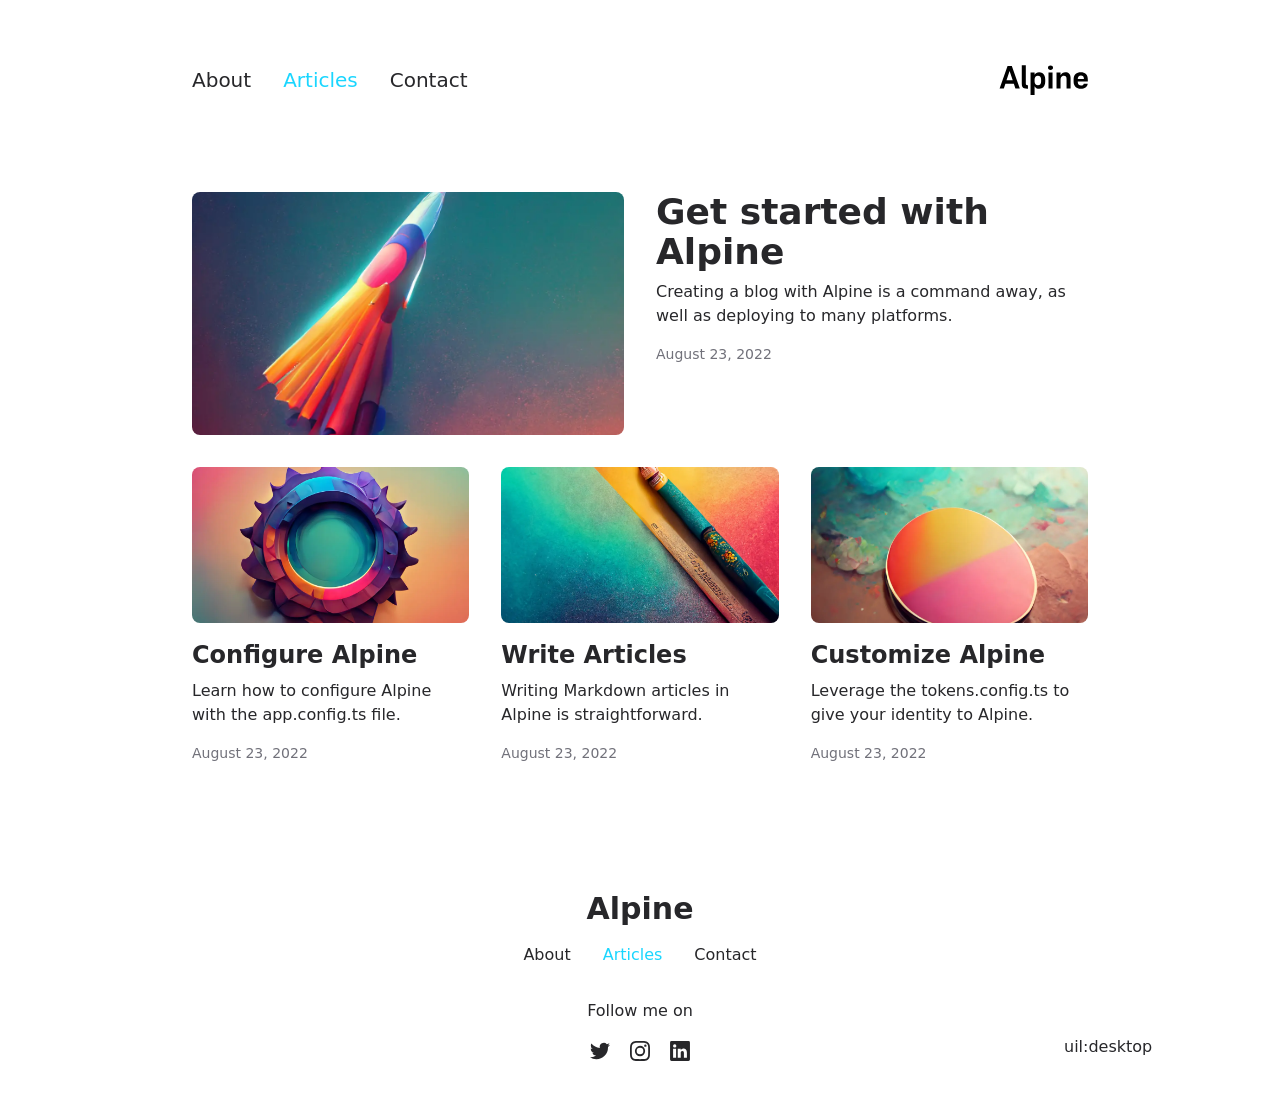
==== commit f3806a34: "Deploying to gh-pages from @ rdp-studio/blog-alpine@489de6096c17090f5cda99d4395704084277482f 🚀" ====
--- a/articles/index.html
+++ b/articles/index.html
@@ -1,16 +1,46 @@
-<!DOCTYPE html>
-<html lang="en">
-<head><meta charset="utf-8">
+<!DOCTYPE html><html  lang="en"><head><meta charset="utf-8">
+<meta name="viewport" content="width=device-width, initial-scale=1">
 <title>Articles</title>
-<meta name="viewport" content="width=device-width, initial-scale=1">
 <meta name="twitter:card" content="summary_large_image">
-<meta name="description" content="The minimalist blog theme">
-<meta property="og:description" content="The minimalist blog theme">
+<meta name="description" content="Nuxt Test">
+<meta property="og:description" content="Nuxt Test">
 <meta property="og:image" content="/social-card-preview.png">
 <meta property="og:image:width" content="400">
 <meta property="og:image:height" content="300">
 <meta property="og:image:alt" content="An image showcasing my project.">
-<meta property="og:title" content="Articles"><link rel="preload" as="fetch" crossorigin="anonymous" href="/articles/_payload.json"><style id="pinceau-theme">@media { :root {--pinceau-mq: initial; --alpine-readableLine: 68ch;--alpine-backdrop-backgroundColor: #f4f4f5b3;--prose-code-inline-padding: 0.2rem 0.375rem 0.2rem 0.375rem;--prose-code-block-backdropFilter: contrast(1);--prose-code-block-border-style: solid;--prose-code-block-border-width: 1px;--prose-tbody-tr-borderBottom-style: dashed;--prose-tbody-tr-borderBottom-width: 1px;--prose-th-textAlign: inherit;--prose-thead-borderBottom-style: solid;--prose-thead-borderBottom-width: 1px;--prose-thead-border-style: solid;--prose-thead-border-width: 0px;--prose-table-textAlign: start;--prose-hr-width: 1px;--prose-hr-style: solid;--prose-li-listStylePosition: outside;--prose-ol-li-markerColor: currentColor;--prose-ol-paddingInlineStart: 21px;--prose-ol-listStyleType: decimal;--prose-ul-li-markerColor: currentColor;--prose-ul-paddingInlineStart: 21px;--prose-ul-listStyleType: disc;--prose-blockquote-border-style: solid;--prose-blockquote-border-width: 4px;--prose-blockquote-quotes: '201C' '201D' '2018' '2019';--prose-blockquote-paddingInlineStart: 24px;--prose-a-code-color-hover: currentColor;--prose-a-code-color-static: currentColor;--prose-a-hasCode-borderBottom: none;--prose-a-border-distance: 2px;--prose-a-border-color-hover: currentColor;--prose-a-border-color-static: currentColor;--prose-a-border-style-hover: solid;--prose-a-border-style-static: dashed;--prose-a-border-width: 1px;--prose-a-color-static: inherit;--prose-a-textDecoration: none;--prose-h6-margin: 3rem 0 2rem;--prose-h5-margin: 3rem 0 2rem;--prose-h4-margin: 3rem 0 2rem;--prose-h3-margin: 3rem 0 2rem;--prose-h2-margin: 3rem 0 2rem;--prose-h1-margin: 0 0 2rem;--prose-p-fontSize: 18px;--typography-lead-loose: 2;--typography-lead-relaxed: 1.625;--typography-lead-normal: 1.5;--typography-lead-snug: 1.375;--typography-lead-tight: 1.25;--typography-lead-none: 1;--typography-lead-10: 2.5rem;--typography-lead-9: 2.25rem;--typography-lead-8: 2rem;--typography-lead-7: 1.75rem;--typography-lead-6: 1.5rem;--typography-lead-5: 1.25rem;--typography-lead-4: 1rem;--typography-lead-3: .75rem;--typography-lead-2: .5rem;--typography-lead-1: .025rem;--typography-fontWeight-black: 900;--typography-fontWeight-extrabold: 800;--typography-fontWeight-bold: 700;--typography-fontWeight-semibold: 600;--typography-fontWeight-medium: 500;--typography-fontWeight-normal: 400;--typography-fontWeight-light: 300;--typography-fontWeight-extralight: 200;--typography-fontWeight-thin: 100;--typography-fontSize-9xl: 128px;--typography-fontSize-8xl: 96px;--typography-fontSize-7xl: 72px;--typography-fontSize-6xl: 60px;--typography-fontSize-5xl: 48px;--typography-fontSize-4xl: 36px;--typography-fontSize-3xl: 30px;--typography-fontSize-2xl: 24px;--typography-fontSize-xl: 20px;--typography-fontSize-lg: 18px;--typography-fontSize-base: 16px;--typography-fontSize-sm: 14px;--typography-fontSize-xs: 12px;--typography-letterSpacing-wide: 0.025em;--typography-letterSpacing-tight: -0.025em;--typography-verticalMargin-base: 24px;--typography-verticalMargin-sm: 16px;--elements-border-secondary-hover: [object Object];--elements-backdrop-background: #fffc;--elements-backdrop-filter: saturate(200%) blur(20px);--elements-container-maxWidth: 64rem;--lead-loose: 2;--lead-relaxed: 1.625;--lead-normal: 1.5;--lead-snug: 1.375;--lead-tight: 1.25;--lead-none: 1;--lead-10: 2.5rem;--lead-9: 2.25rem;--lead-8: 2rem;--lead-7: 1.75rem;--lead-6: 1.5rem;--lead-5: 1.25rem;--lead-4: 1rem;--lead-3: .75rem;--lead-2: .5rem;--lead-1: .025rem;--letterSpacing-widest: 0.1em;--letterSpacing-wider: 0.05em;--letterSpacing-wide: 0.025em;--letterSpacing-normal: 0em;--letterSpacing-tight: -0.025em;--letterSpacing-tighter: -0.05em;--fontSize-9xl: 8rem;--fontSize-8xl: 6rem;--fontSize-7xl: 4.5rem;--fontSize-6xl: 3.75rem;--fontSize-5xl: 3rem;--fontSize-4xl: 2.25rem;--fontSize-3xl: 1.875rem;--fontSize-2xl: 1.5rem;--fontSize-xl: 1.25rem;--fontSize-lg: 1.125rem;--fontSize-base: 1rem;--fontSize-sm: 0.875rem;--fontSize-xs: 0.75rem;--fontWeight-black: 900;--fontWeight-extrabold: 800;--fontWeight-bold: 700;--fontWeight-semibold: 600;--fontWeight-medium: 500;--fontWeight-normal: 400;--fontWeight-light: 300;--fontWeight-extralight: 200;--fontWeight-thin: 100;--font-mono: ui-monospace, SFMono-Regular, Menlo, Monaco, Consolas, Liberation Mono, Courier New, monospace;--font-serif: ui-serif, Georgia, Cambria, Times New Roman, Times, serif;--font-sans: ui-sans-serif, system-ui, -apple-system, BlinkMacSystemFont, Segoe UI, Roboto, Helvetica Neue, Arial, Noto Sans, sans-serif, Apple Color Emoji, Segoe UI Emoji, Segoe UI Symbol, Noto Color Emoji;--opacity-total: 1;--opacity-high: 0.8;--opacity-medium: 0.5;--opacity-soft: 0.3;--opacity-light: 0.15;--opacity-bright: 0.1;--opacity-noOpacity: 0;--borderWidth-lg: 3px;--borderWidth-md: 2px;--borderWidth-sm: 1px;--borderWidth-noBorder: 0;--space-rem-875: 0.875rem;--space-rem-625: 0.625rem;--space-rem-375: 0.375rem;--space-rem-125: 0.125rem;--space-px: 1px;--space-128: 32rem;--space-96: 24rem;--space-80: 20rem;--space-72: 18rem;--space-64: 16rem;--space-60: 15rem;--space-56: 14rem;--space-52: 13rem;--space-48: 12rem;--space-44: 11rem;--space-40: 10rem;--space-36: 9rem;--space-32: 8rem;--space-28: 7rem;--space-24: 6rem;--space-20: 5rem;--space-16: 4rem;--space-14: 3.5rem;--space-12: 3rem;--space-11: 2.75rem;--space-10: 2.5rem;--space-9: 2.25rem;--space-8: 2rem;--space-7: 1.75rem;--space-6: 1.5rem;--space-5: 1.25rem;--space-4: 1rem;--space-3: 0.75rem;--space-2: 0.5rem;--space-1: 0.25rem;--space-0: 0px;--size-full: 100%;--size-7xl: 80rem;--size-6xl: 72rem;--size-5xl: 64rem;--size-4xl: 56rem;--size-3xl: 48rem;--size-2xl: 42rem;--size-xl: 36rem;--size-lg: 32rem;--size-md: 28rem;--size-sm: 24rem;--size-xs: 20rem;--size-200: 200px;--size-104: 104px;--size-80: 80px;--size-64: 64px;--size-56: 56px;--size-48: 48px;--size-40: 40px;--size-32: 32px;--size-24: 24px;--size-20: 20px;--size-16: 16px;--size-12: 12px;--size-8: 8px;--size-6: 6px;--size-4: 4px;--size-2: 2px;--size-0: 0px;--radii-full: 9999px;--radii-3xl: 1.75rem;--radii-2xl: 1.5rem;--radii-xl: 1rem;--radii-lg: 0.75rem;--radii-md: 0.5rem;--radii-sm: 0.375rem;--radii-xs: 0.25rem;--radii-2xs: 0.125rem;--radii-none: 0px;--shadow-none: 0px 0px 0px 0px transparent;--shadow-lg: 0px 10px 15px -3px #000000, 0px 4px 6px -4px #000000;--shadow-md: 0px 4px 6px -1px #000000, 0px 2px 4px -2px #000000;--shadow-sm: 0px 1px 3px 0px #000000, 0px 1px 2px -1px #000000;--shadow-xs: 0px 1px 2px 0px #000000;--height-screen: 100vh;--width-screen: 100vw;--color-primary-900: #002e38;--color-primary-800: #005c70;--color-primary-700: #008aa9;--color-primary-600: #00b9e1;--color-primary-500: #1ad6ff;--color-primary-400: #40ddff;--color-primary-300: #66e4ff;--color-primary-200: #8deaff;--color-primary-100: #b3f1ff;--color-primary-50: #d9f8ff;--color-ruby-900: #380011;--color-ruby-800: #700021;--color-ruby-700: #a90032;--color-ruby-600: #e10043;--color-ruby-500: #ff1a5e;--color-ruby-400: #ff4079;--color-ruby-300: #ff6694;--color-ruby-200: #ff8dae;--color-ruby-100: #ffb3c9;--color-ruby-50: #ffd9e4;--color-pink-900: #380025;--color-pink-800: #70004b;--color-pink-700: #a90070;--color-pink-600: #e10095;--color-pink-500: #ff1ab2;--color-pink-400: #ff40bf;--color-pink-300: #ff66cc;--color-pink-200: #ff8dd8;--color-pink-100: #ffb3e5;--color-pink-50: #ffd9f2;--color-purple-900: #190038;--color-purple-800: #330070;--color-purple-700: #4c00a9;--color-purple-600: #6500e1;--color-purple-500: #811aff;--color-purple-400: #9640ff;--color-purple-300: #ab66ff;--color-purple-200: #c08dff;--color-purple-100: #d5b3ff;--color-purple-50: #ead9ff;--color-royalblue-900: #0b0531;--color-royalblue-800: #160a62;--color-royalblue-700: #211093;--color-royalblue-600: #2c15c4;--color-royalblue-500: #4127e8;--color-royalblue-400: #614bec;--color-royalblue-300: #806ff0;--color-royalblue-200: #a093f3;--color-royalblue-100: #c0b7f7;--color-royalblue-50: #dfdbfb;--color-indigoblue-900: #001238;--color-indigoblue-800: #002370;--color-indigoblue-700: #0035a9;--color-indigoblue-600: #0047e1;--color-indigoblue-500: #1a62ff;--color-indigoblue-400: #407cff;--color-indigoblue-300: #6696ff;--color-indigoblue-200: #8db0ff;--color-indigoblue-100: #b3cbff;--color-indigoblue-50: #d9e5ff;--color-blue-900: #002438;--color-blue-800: #004870;--color-blue-700: #006ca9;--color-blue-600: #0090e1;--color-blue-500: #1aadff;--color-blue-400: #40bbff;--color-blue-300: #66c8ff;--color-blue-200: #8dd6ff;--color-blue-100: #b3e4ff;--color-blue-50: #d9f1ff;--color-lightblue-900: #002e38;--color-lightblue-800: #005c70;--color-lightblue-700: #008aa9;--color-lightblue-600: #00b9e1;--color-lightblue-500: #1ad6ff;--color-lightblue-400: #40ddff;--color-lightblue-300: #66e4ff;--color-lightblue-200: #8deaff;--color-lightblue-100: #b3f1ff;--color-lightblue-50: #d9f8ff;--color-teal-900: #062a28;--color-teal-800: #0b544f;--color-teal-700: #117d77;--color-teal-600: #16a79e;--color-teal-500: #1cd1c6;--color-teal-400: #36e4da;--color-teal-300: #5fe9e1;--color-teal-200: #87efe9;--color-teal-100: #aff4f0;--color-teal-50: #d7faf8;--color-pear-900: #2a2b09;--color-pear-800: #545512;--color-pear-700: #7e801b;--color-pear-600: #a8aa24;--color-pear-500: #d0d32f;--color-pear-400: #d8da52;--color-pear-300: #e0e274;--color-pear-200: #e8e997;--color-pear-100: #eff0ba;--color-pear-50: #f7f8dc;--color-red-900: #380300;--color-red-800: #700700;--color-red-700: #a90a00;--color-red-600: #e10e00;--color-red-500: #ff281a;--color-red-400: #ff4c40;--color-red-300: #ff7066;--color-red-200: #ff948d;--color-red-100: #ffb7b3;--color-red-50: #ffdbd9;--color-orange-900: #381800;--color-orange-800: #702f00;--color-orange-700: #a94700;--color-orange-600: #e15e00;--color-orange-500: #ff7a1a;--color-orange-400: #ff9040;--color-orange-300: #ffa666;--color-orange-200: #ffbd8d;--color-orange-100: #ffd3b3;--color-orange-50: #ffe9d9;--color-yellow-900: #362b03;--color-yellow-800: #6d5605;--color-yellow-700: #a38108;--color-yellow-600: #daac0a;--color-yellow-500: #f5c828;--color-yellow-400: #f7d14c;--color-yellow-300: #f8da70;--color-yellow-200: #fae393;--color-yellow-100: #fcedb7;--color-yellow-50: #fdf6db;--color-green-900: #003f25;--color-green-800: #005e38;--color-green-700: #007e4a;--color-green-600: #009d5d;--color-green-500: #00bd6f;--color-green-400: #00dc82;--color-green-300: #30ffaa;--color-green-200: #83ffcc;--color-green-100: #acffdd;--color-green-50: #d6ffee;--color-gray-900: #18181B;--color-gray-800: #27272A;--color-gray-700: #3f3f46;--color-gray-600: #52525B;--color-gray-500: #71717A;--color-gray-400: #a1a1aa;--color-gray-300: #D4d4d8;--color-gray-200: #e4e4e7;--color-gray-100: #f4f4f5;--color-gray-50: #fafafa;--color-black: #0c0c0d;--color-white: #FFFFFF;--media-portrait: only screen and (orientation: portrait);--media-landscape: only screen and (orientation: landscape);--media-rm: (prefers-reduced-motion: reduce);--media-2xl: (min-width: 1536px);--media-xl: (min-width: 1280px);--media-lg: (min-width: 1024px);--media-md: (min-width: 768px);--media-sm: (min-width: 640px);--media-xs: (min-width: 475px);--alpine-body-color: var(--color-gray-800);--alpine-body-backgroundColor: var(--color-white);--prose-code-inline-fontWeight: var(--typography-fontWeight-normal);--prose-code-inline-fontSize: var(--typography-fontSize-sm);--prose-code-inline-borderRadius: var(--radii-xs);--prose-code-block-pre-padding: var(--typography-verticalMargin-sm);--prose-code-block-margin: var(--typography-verticalMargin-base) 0;--prose-code-block-fontSize: var(--typography-fontSize-sm);--prose-tbody-code-inline-fontSize: var(--typography-fontSize-sm);--prose-tbody-td-padding: var(--typography-verticalMargin-sm);--prose-th-fontWeight: var(--typography-fontWeight-semibold);--prose-th-padding: 0 var(--typography-verticalMargin-sm) var(--typography-verticalMargin-sm) var(--typography-verticalMargin-sm);--prose-table-lineHeight: var(--typography-lead-6);--prose-table-fontSize: var(--typography-fontSize-sm);--prose-table-margin: var(--typography-verticalMargin-base) 0;--prose-hr-margin: var(--typography-verticalMargin-base) 0;--prose-li-margin: var(--typography-verticalMargin-sm) 0;--prose-ol-margin: var(--typography-verticalMargin-base) 0;--prose-ul-margin: var(--typography-verticalMargin-base) 0;--prose-blockquote-margin: var(--typography-verticalMargin-base) 0;--prose-a-code-border-style: var(--prose-a-border-style-static);--prose-a-code-border-width: var(--prose-a-border-width);--prose-a-fontWeight: var(--typography-fontWeight-medium);--prose-img-margin: var(--typography-verticalMargin-base) 0;--prose-strong-fontWeight: var(--typography-fontWeight-semibold);--prose-h6-iconSize: var(--typography-fontSize-base);--prose-h6-fontWeight: var(--typography-fontWeight-semibold);--prose-h6-lineHeight: var(--typography-lead-normal);--prose-h6-fontSize: var(--typography-fontSize-lg);--prose-h5-iconSize: var(--typography-fontSize-lg);--prose-h5-fontWeight: var(--typography-fontWeight-semibold);--prose-h5-lineHeight: var(--typography-lead-snug);--prose-h5-fontSize: var(--typography-fontSize-xl);--prose-h4-iconSize: var(--typography-fontSize-lg);--prose-h4-letterSpacing: var(--typography-letterSpacing-tight);--prose-h4-fontWeight: var(--typography-fontWeight-semibold);--prose-h4-lineHeight: var(--typography-lead-snug);--prose-h4-fontSize: var(--typography-fontSize-2xl);--prose-h3-iconSize: var(--typography-fontSize-xl);--prose-h3-letterSpacing: var(--typography-letterSpacing-tight);--prose-h3-fontWeight: var(--typography-fontWeight-semibold);--prose-h3-lineHeight: var(--typography-lead-snug);--prose-h3-fontSize: var(--typography-fontSize-3xl);--prose-h2-iconSize: var(--typography-fontSize-2xl);--prose-h2-letterSpacing: var(--typography-letterSpacing-tight);--prose-h2-fontWeight: var(--typography-fontWeight-semibold);--prose-h2-lineHeight: var(--typography-lead-tight);--prose-h2-fontSize: var(--typography-fontSize-4xl);--prose-h1-iconSize: var(--typography-fontSize-3xl);--prose-h1-letterSpacing: var(--typography-letterSpacing-tight);--prose-h1-fontWeight: var(--typography-fontWeight-bold);--prose-h1-lineHeight: var(--typography-lead-tight);--prose-h1-fontSize: var(--typography-fontSize-5xl);--prose-p-br-margin: var(--typography-verticalMargin-base) 0 0 0;--prose-p-margin: var(--typography-verticalMargin-base) 0;--prose-p-lineHeight: var(--typography-lead-normal);--typography-color-primary-900: var(--color-primary-900);--typography-color-primary-800: var(--color-primary-800);--typography-color-primary-700: var(--color-primary-700);--typography-color-primary-600: var(--color-primary-600);--typography-color-primary-500: var(--color-primary-500);--typography-color-primary-400: var(--color-primary-400);--typography-color-primary-300: var(--color-primary-300);--typography-color-primary-200: var(--color-primary-200);--typography-color-primary-100: var(--color-primary-100);--typography-color-primary-50: var(--color-primary-50);--typography-font-code: var(--font-mono);--typography-font-body: var(--font-sans);--typography-font-display: var(--font-sans);--typography-body-backgroundColor: var(--color-white);--typography-body-color: var(--color-black);--elements-state-danger-borderColor-secondary: var(--color-red-200);--elements-state-danger-borderColor-primary: var(--color-red-100);--elements-state-danger-backgroundColor-secondary: var(--color-red-100);--elements-state-danger-backgroundColor-primary: var(--color-red-50);--elements-state-danger-color-secondary: var(--color-red-600);--elements-state-danger-color-primary: var(--color-red-500);--elements-state-warning-borderColor-secondary: var(--color-yellow-200);--elements-state-warning-borderColor-primary: var(--color-yellow-100);--elements-state-warning-backgroundColor-secondary: var(--color-yellow-100);--elements-state-warning-backgroundColor-primary: var(--color-yellow-50);--elements-state-warning-color-secondary: var(--color-yellow-700);--elements-state-warning-color-primary: var(--color-yellow-600);--elements-state-success-borderColor-secondary: var(--color-green-200);--elements-state-success-borderColor-primary: var(--color-green-100);--elements-state-success-backgroundColor-secondary: var(--color-green-100);--elements-state-success-backgroundColor-primary: var(--color-green-50);--elements-state-success-color-secondary: var(--color-green-600);--elements-state-success-color-primary: var(--color-green-500);--elements-state-info-borderColor-secondary: var(--color-blue-200);--elements-state-info-borderColor-primary: var(--color-blue-100);--elements-state-info-backgroundColor-secondary: var(--color-blue-100);--elements-state-info-backgroundColor-primary: var(--color-blue-50);--elements-state-info-color-secondary: var(--color-blue-600);--elements-state-info-color-primary: var(--color-blue-500);--elements-state-primary-borderColor-secondary: var(--color-primary-200);--elements-state-primary-borderColor-primary: var(--color-primary-100);--elements-state-primary-backgroundColor-secondary: var(--color-primary-100);--elements-state-primary-backgroundColor-primary: var(--color-primary-50);--elements-state-primary-color-secondary: var(--color-primary-700);--elements-state-primary-color-primary: var(--color-primary-600);--elements-surface-secondary-backgroundColor: var(--color-gray-200);--elements-surface-primary-backgroundColor: var(--color-gray-100);--elements-surface-background-base: var(--color-gray-100);--elements-border-secondary-static: var(--color-gray-200);--elements-border-primary-hover: var(--color-gray-200);--elements-border-primary-static: var(--color-gray-100);--elements-container-padding-md: var(--space-16);--elements-container-padding-sm: var(--space-12);--elements-container-padding-xs: var(--space-8);--elements-container-padding-mobile: var(--space-6);--elements-text-secondary-color-hover: var(--color-gray-700);--elements-text-secondary-color-static: var(--color-gray-500);--elements-text-primary-color-static: var(--color-gray-900);--text-6xl-lineHeight: var(--lead-none);--text-6xl-fontSize: var(--fontSize-6xl);--text-5xl-lineHeight: var(--lead-none);--text-5xl-fontSize: var(--fontSize-5xl);--text-4xl-lineHeight: var(--lead-10);--text-4xl-fontSize: var(--fontSize-4xl);--text-3xl-lineHeight: var(--lead-9);--text-3xl-fontSize: var(--fontSize-3xl);--text-2xl-lineHeight: var(--lead-8);--text-2xl-fontSize: var(--fontSize-2xl);--text-xl-lineHeight: var(--lead-7);--text-xl-fontSize: var(--fontSize-xl);--text-lg-lineHeight: var(--lead-7);--text-lg-fontSize: var(--fontSize-lg);--text-base-lineHeight: var(--lead-6);--text-base-fontSize: var(--fontSize-base);--text-sm-lineHeight: var(--lead-5);--text-sm-fontSize: var(--fontSize-sm);--text-xs-lineHeight: var(--lead-4);--text-xs-fontSize: var(--fontSize-xs);--shadow-2xl: 0px 25px 50px -12px var(--color-gray-900);--shadow-xl: 0px 20px 25px -5px var(--color-gray-400), 0px 8px 10px -6px #000000;--color-secondary-900: var(--color-gray-900);--color-secondary-800: var(--color-gray-800);--color-secondary-700: var(--color-gray-700);--color-secondary-600: var(--color-gray-600);--color-secondary-500: var(--color-gray-500);--color-secondary-400: var(--color-gray-400);--color-secondary-300: var(--color-gray-300);--color-secondary-200: var(--color-gray-200);--color-secondary-100: var(--color-gray-100);--color-secondary-50: var(--color-gray-50);--prose-a-code-background-hover: var(--typography-color-primary-50);--prose-a-code-border-color-hover: var(--typography-color-primary-500);--prose-a-color-hover: var(--typography-color-primary-500);--typography-color-secondary-900: var(--color-secondary-900);--typography-color-secondary-800: var(--color-secondary-800);--typography-color-secondary-700: var(--color-secondary-700);--typography-color-secondary-600: var(--color-secondary-600);--typography-color-secondary-500: var(--color-secondary-500);--typography-color-secondary-400: var(--color-secondary-400);--typography-color-secondary-300: var(--color-secondary-300);--typography-color-secondary-200: var(--color-secondary-200);--typography-color-secondary-100: var(--color-secondary-100);--typography-color-secondary-50: var(--color-secondary-50);--prose-code-inline-backgroundColor: var(--typography-color-secondary-100);--prose-code-inline-color: var(--typography-color-secondary-700);--prose-code-block-backgroundColor: var(--typography-color-secondary-100);--prose-code-block-color: var(--typography-color-secondary-700);--prose-code-block-border-color: var(--typography-color-secondary-200);--prose-tbody-tr-borderBottom-color: var(--typography-color-secondary-200);--prose-th-color: var(--typography-color-secondary-600);--prose-thead-borderBottom-color: var(--typography-color-secondary-200);--prose-thead-border-color: var(--typography-color-secondary-300);--prose-hr-color: var(--typography-color-secondary-200);--prose-blockquote-border-color: var(--typography-color-secondary-200);--prose-blockquote-color: var(--typography-color-secondary-500);--prose-a-code-border-color-static: var(--typography-color-secondary-400); } }@media { :root.dark {--pinceau-mq: dark; --alpine-backdrop-backgroundColor: #18181bb3;--prose-code-block-backdropFilter: contrast(1);--prose-ol-li-markerColor: currentColor;--prose-ul-li-markerColor: currentColor;--prose-a-code-color-hover: currentColor;--prose-a-code-color-static: currentColor;--prose-a-border-color-hover: currentColor;--prose-a-border-color-static: currentColor;--prose-a-color-static: inherit;--elements-backdrop-background: #0c0d0ccc;--alpine-body-color: var(--color-gray-200);--alpine-body-backgroundColor: var(--color-black);--typography-body-backgroundColor: var(--color-black);--typography-body-color: var(--color-white);--elements-state-danger-borderColor-secondary: var(--color-red-700);--elements-state-danger-borderColor-primary: var(--color-red-800);--elements-state-danger-backgroundColor-secondary: var(--color-red-800);--elements-state-danger-backgroundColor-primary: var(--color-red-900);--elements-state-danger-color-secondary: var(--color-red-200);--elements-state-danger-color-primary: var(--color-red-300);--elements-state-warning-borderColor-secondary: var(--color-yellow-700);--elements-state-warning-borderColor-primary: var(--color-yellow-800);--elements-state-warning-backgroundColor-secondary: var(--color-yellow-800);--elements-state-warning-backgroundColor-primary: var(--color-yellow-900);--elements-state-warning-color-secondary: var(--color-yellow-200);--elements-state-warning-color-primary: var(--color-yellow-400);--elements-state-success-borderColor-secondary: var(--color-green-700);--elements-state-success-borderColor-primary: var(--color-green-800);--elements-state-success-backgroundColor-secondary: var(--color-green-800);--elements-state-success-backgroundColor-primary: var(--color-green-900);--elements-state-success-color-secondary: var(--color-green-200);--elements-state-success-color-primary: var(--color-green-400);--elements-state-info-borderColor-secondary: var(--color-blue-700);--elements-state-info-borderColor-primary: var(--color-blue-800);--elements-state-info-backgroundColor-secondary: var(--color-blue-800);--elements-state-info-backgroundColor-primary: var(--color-blue-900);--elements-state-info-color-secondary: var(--color-blue-200);--elements-state-info-color-primary: var(--color-blue-400);--elements-state-primary-borderColor-secondary: var(--color-primary-700);--elements-state-primary-borderColor-primary: var(--color-primary-800);--elements-state-primary-backgroundColor-secondary: var(--color-primary-800);--elements-state-primary-backgroundColor-primary: var(--color-primary-900);--elements-state-primary-color-secondary: var(--color-primary-200);--elements-state-primary-color-primary: var(--color-primary-400);--elements-surface-secondary-backgroundColor: var(--color-gray-800);--elements-surface-primary-backgroundColor: var(--color-gray-900);--elements-surface-background-base: var(--color-gray-900);--elements-border-secondary-static: var(--color-gray-800);--elements-border-primary-hover: var(--color-gray-800);--elements-border-primary-static: var(--color-gray-900);--elements-text-secondary-color-hover: var(--color-gray-200);--elements-text-secondary-color-static: var(--color-gray-400);--elements-text-primary-color-static: var(--color-gray-50);--prose-a-code-background-hover: var(--typography-color-primary-900);--prose-a-code-border-color-hover: var(--typography-color-primary-600);--prose-a-color-hover: var(--typography-color-primary-400);--prose-code-inline-backgroundColor: var(--typography-color-secondary-800);--prose-code-inline-color: var(--typography-color-secondary-200);--prose-code-block-backgroundColor: var(--typography-color-secondary-900);--prose-code-block-color: var(--typography-color-secondary-200);--prose-code-block-border-color: var(--typography-color-secondary-800);--prose-tbody-tr-borderBottom-color: var(--typography-color-secondary-800);--prose-th-color: var(--typography-color-secondary-400);--prose-thead-borderBottom-color: var(--typography-color-secondary-800);--prose-thead-border-color: var(--typography-color-secondary-600);--prose-hr-color: var(--typography-color-secondary-800);--prose-blockquote-border-color: var(--typography-color-secondary-700);--prose-blockquote-color: var(--typography-color-secondary-400);--prose-a-code-border-color-static: var(--typography-color-secondary-600); } }</style><style id="pinceau-runtime-hydratable">@media{.phy[--]{--puid:LuIpnB-v;}.pv-SoVTO5{max-width:var(--elements-container-maxWidth);padding-left:var(--elements-container-padding-mobile);padding-right:var(--elements-container-padding-mobile);}@media (min-width: 475px){.pv-SoVTO5{padding-left:var(--elements-container-padding-xs);padding-right:var(--elements-container-padding-xs);}}@media (min-width: 640px){.pv-SoVTO5{padding-left:var(--elements-container-padding-sm);padding-right:var(--elements-container-padding-sm);}}@media (min-width: 768px){.pv-SoVTO5{padding-left:var(--elements-container-padding-md);padding-right:var(--elements-container-padding-md);}}} </style><link rel="modulepreload" as="script" crossorigin href="/_nuxt/entry.f76575ab.js"><link rel="preload" as="style" href="/_nuxt/entry.2b709d1c.css"><link rel="modulepreload" as="script" crossorigin href="/_nuxt/NuxtImg.4b76a108.js"><link rel="modulepreload" as="script" crossorigin href="/_nuxt/document-driven.6a9a8f8b.js"><link rel="modulepreload" as="script" crossorigin href="/_nuxt/DocumentDrivenEmpty.34f3c934.js"><link rel="modulepreload" as="script" crossorigin href="/_nuxt/ContentRenderer.9e665cf9.js"><link rel="modulepreload" as="script" crossorigin href="/_nuxt/ContentRendererMarkdown.a28a7db5.js"><link rel="modulepreload" as="script" crossorigin href="/_nuxt/DocumentDrivenNotFound.92ed6fcb.js"><link rel="preload" as="style" href="/_nuxt/DocumentDrivenNotFound.aa939160.css"><link rel="modulepreload" as="script" crossorigin href="/_nuxt/page.34165cf2.js"><link rel="modulepreload" as="script" crossorigin href="/_nuxt/ArticlesList.ac3d0b22.js"><link rel="preload" as="style" href="/_nuxt/ArticlesList.e80b7ae7.css"><link rel="modulepreload" as="script" crossorigin href="/_nuxt/ArticlesListItem.f8ddad18.js"><link rel="preload" as="style" href="/_nuxt/ArticlesListItem.ad08ebb7.css"><link rel="modulepreload" as="script" crossorigin href="/_nuxt/date.824a539b.js"><link rel="modulepreload" as="script" crossorigin href="/_nuxt/ProseA.cb97395a.js"><link rel="preload" as="style" href="/_nuxt/ProseA.baee409d.css"><link rel="modulepreload" as="script" crossorigin href="/_nuxt/ProseCodeInline.cd8be8f9.js"><link rel="preload" as="style" href="/_nuxt/ProseCodeInline.873c7ac7.css"><link rel="modulepreload" as="script" crossorigin href="/_nuxt/asyncData.96655ed8.js"><link rel="prefetch" as="style" href="/_nuxt/article.06aa1a19.css"><link rel="prefetch" as="script" crossorigin href="/_nuxt/article.3b5bf884.js"><link rel="prefetch" as="script" crossorigin href="/_nuxt/default.dd437ba3.js"><link rel="prefetch" as="script" crossorigin href="/_nuxt/client-db.82d7d7b0.js"><link rel="prefetch" as="script" crossorigin href="/_nuxt/debug.93749009.js"><link rel="prefetch" as="style" href="/_nuxt/useStudio.a92b5f33.css"><link rel="prefetch" as="script" crossorigin href="/_nuxt/useStudio.ce7fa6f5.js"><link rel="prefetch" as="style" href="/_nuxt/error-404.7910d5ca.css"><link rel="prefetch" as="script" crossorigin href="/_nuxt/error-404.83414119.js"><link rel="prefetch" as="style" href="/_nuxt/error-500.1db01289.css"><link rel="prefetch" as="script" crossorigin href="/_nuxt/error-500.6b48abf7.js"><link rel="stylesheet" href="/_nuxt/entry.2b709d1c.css"><link rel="stylesheet" href="/_nuxt/DocumentDrivenNotFound.aa939160.css"><link rel="stylesheet" href="/_nuxt/ArticlesList.e80b7ae7.css"><link rel="stylesheet" href="/_nuxt/ArticlesListItem.ad08ebb7.css"><link rel="stylesheet" href="/_nuxt/ProseA.baee409d.css"><link rel="stylesheet" href="/_nuxt/ProseCodeInline.873c7ac7.css"><script>"use strict";(()=>{const a=window,e=document.documentElement,m=["dark","light"],c=window.localStorage.getItem("nuxt-color-mode")||"system";let n=c==="system"?f():c;const l=e.getAttribute("data-color-mode-forced");l&&(n=l),i(n),a["__NUXT_COLOR_MODE__"]={preference:c,value:n,getColorScheme:f,addColorScheme:i,removeColorScheme:d};function i(o){const t=""+o+"",s="";e.classList?e.classList.add(t):e.className+=" "+t,s&&e.setAttribute("data-"+s,o)}function d(o){const t=""+o+"",s="";e.classList?e.classList.remove(t):e.className=e.className.replace(new RegExp(t,"g"),""),s&&e.removeAttribute("data-"+s)}function r(o){return a.matchMedia("(prefers-color-scheme"+o+")")}function f(){if(a.matchMedia&&r("").media!=="not all"){for(const o of m)if(r(":"+o).matches)return o}return"light"}})();
-</script></head>
-<body ><div id="__nuxt"><div class="container pv-SoVTO5 pc-LuIpnB app-layout" data-v-93c22c3b data-v-6d327d86><!--[--><div class="nuxt-progress" style="width:0%;height:3px;opacity:0;background-size:Infinity% auto;" data-v-93c22c3b></div><header class="right" data-v-93c22c3b data-v-ebfd1e7c><div class="menu" data-v-ebfd1e7c><button aria-label="Navigation Menu" data-v-ebfd1e7c><svg width="24" height="24" viewBox="0 0 68 68" fill="currentColor" xmlns="http://www.w3.org/2000/svg" data-v-ebfd1e7c><path d="M8 34C8 32.1362 8 31.2044 8.30448 30.4693C8.71046 29.4892 9.48915 28.7105 10.4693 28.3045C11.2044 28 12.1362 28 14 28C15.8638 28 16.7956 28 17.5307 28.3045C18.5108 28.7105 19.2895 29.4892 19.6955 30.4693C20 31.2044 20 32.1362 20 34C20 35.8638 20 36.7956 19.6955 37.5307C19.2895 38.5108 18.5108 39.2895 17.5307 39.6955C16.7956 40 15.8638 40 14 40C12.1362 40 11.2044 40 10.4693 39.6955C9.48915 39.2895 8.71046 38.5108 8.30448 37.5307C8 36.7956 8 35.8638 8 34Z" data-v-ebfd1e7c></path><path d="M28 34C28 32.1362 28 31.2044 28.3045 30.4693C28.7105 29.4892 29.4892 28.7105 30.4693 28.3045C31.2044 28 32.1362 28 34 28C35.8638 28 36.7956 28 37.5307 28.3045C38.5108 28.7105 39.2895 29.4892 39.6955 30.4693C40 31.2044 40 32.1362 40 34C40 35.8638 40 36.7956 39.6955 37.5307C39.2895 38.5108 38.5108 39.2895 37.5307 39.6955C36.7956 40 35.8638 40 34 40C32.1362 40 31.2044 40 30.4693 39.6955C29.4892 39.2895 28.7105 38.5108 28.3045 37.5307C28 36.7956 28 35.8638 28 34Z" data-v-ebfd1e7c></path><path d="M48 34C48 32.1362 48 31.2044 48.3045 30.4693C48.7105 29.4892 49.4892 28.7105 50.4693 28.3045C51.2044 28 52.1362 28 54 28C55.8638 28 56.7956 28 57.5307 28.3045C58.5108 28.7105 59.2895 29.4892 59.6955 30.4693C60 31.2044 60 32.1362 60 34C60 35.8638 60 36.7956 59.6955 37.5307C59.2895 38.5108 58.5108 39.2895 57.5307 39.6955C56.7956 40 55.8638 40 54 40C52.1362 40 51.2044 40 50.4693 39.6955C49.4892 39.2895 48.7105 38.5108 48.3045 37.5307C48 36.7956 48 35.8638 48 34Z" data-v-ebfd1e7c></path></svg></button></div><div class="overlay" data-v-ebfd1e7c><nav data-v-ebfd1e7c data-v-47e45ff0><ul data-v-47e45ff0><!--[--><li data-v-47e45ff0><a href="/" class="" data-v-47e45ff0><span class="underline-fx" data-v-47e45ff0></span> About</a></li><li data-v-47e45ff0><a aria-current="page" href="/articles" class="router-link-active router-link-exact-active" data-v-47e45ff0><span class="underline-fx" data-v-47e45ff0></span> Articles</a></li><li data-v-47e45ff0><a href="/contact" class="" data-v-47e45ff0><span class="underline-fx" data-v-47e45ff0></span> Contact</a></li><!--]--></ul></nav></div><div class="logo" data-v-ebfd1e7c><a href="/" class="" data-v-ebfd1e7c><img src="/logo-dark.svg" class="dark-img" alt="alpine" width="89" height="31" data-v-ebfd1e7c><img src="/logo.svg" class="light-img" alt="alpine" width="89" height="31" data-v-ebfd1e7c></a></div><div class="main-nav" data-v-ebfd1e7c><nav data-v-ebfd1e7c data-v-47e45ff0><ul data-v-47e45ff0><!--[--><li data-v-47e45ff0><a href="/" class="" data-v-47e45ff0><span class="underline-fx" data-v-47e45ff0></span> About</a></li><li data-v-47e45ff0><a aria-current="page" href="/articles" class="router-link-active router-link-exact-active" data-v-47e45ff0><span class="underline-fx" data-v-47e45ff0></span> Articles</a></li><li data-v-47e45ff0><a href="/contact" class="" data-v-47e45ff0><span class="underline-fx" data-v-47e45ff0></span> Contact</a></li><!--]--></ul></nav></div></header><!--[--><div class="document-driven-page"><main><!--[--><div><div class="articles-list" data-v-685376b2><div class="featured" data-v-685376b2><article class="featured" data-v-685376b2 data-v-d0dd2caf><div class="image" data-v-d0dd2caf><!----><a href="/articles/get-started" class="" data-v-d0dd2caf><img src="/articles/get-started.webp" alt="Get started with Alpine" width="16" height="9" data-v-d0dd2caf></a></div><div class="content" data-v-d0dd2caf><a href="/articles/get-started" class="headline" data-v-d0dd2caf><h1 data-v-d0dd2caf>Get started with Alpine</h1></a><p class="description" data-v-d0dd2caf>Creating a blog with Alpine is a command away, as well as deploying to many platforms.</p><time data-v-d0dd2caf>August 23, 2022</time></div></article></div><div class="layout" data-v-685376b2><!--[--><article class="" data-v-685376b2 data-v-d0dd2caf><div class="image" data-v-d0dd2caf><!----><a href="/articles/configure" class="" data-v-d0dd2caf><img src="/articles/configure-alpine.webp" alt="Configure Alpine" width="16" height="9" data-v-d0dd2caf></a></div><div class="content" data-v-d0dd2caf><a href="/articles/configure" class="headline" data-v-d0dd2caf><h1 data-v-d0dd2caf>Configure Alpine</h1></a><p class="description" data-v-d0dd2caf>Learn how to configure Alpine with the app.config.ts file.</p><time data-v-d0dd2caf>August 23, 2022</time></div></article><article class="" data-v-685376b2 data-v-d0dd2caf><div class="image" data-v-d0dd2caf><!----><a href="/articles/write-articles" class="" data-v-d0dd2caf><img src="/articles/write-articles.webp" alt="Write Articles" width="16" height="9" data-v-d0dd2caf></a></div><div class="content" data-v-d0dd2caf><a href="/articles/write-articles" class="headline" data-v-d0dd2caf><h1 data-v-d0dd2caf>Write Articles</h1></a><p class="description" data-v-d0dd2caf>Writing Markdown articles in Alpine is straightforward.</p><time data-v-d0dd2caf>August 23, 2022</time></div></article><article class="" data-v-685376b2 data-v-d0dd2caf><div class="image" data-v-d0dd2caf><!----><a href="/articles/design-tokens" class="" data-v-d0dd2caf><img src="/articles/design-tokens.webp" alt="Customize Alpine" width="16" height="9" data-v-d0dd2caf></a></div><div class="content" data-v-d0dd2caf><a href="/articles/design-tokens" class="headline" data-v-d0dd2caf><h1 data-v-d0dd2caf>Customize Alpine</h1></a><p class="description" data-v-d0dd2caf>Leverage the tokens.config.ts to give your identity to Alpine.</p><time data-v-d0dd2caf>August 23, 2022</time></div></article><!--]--></div></div></div><!--]--></main></div><!--]--><footer class="center" data-v-93c22c3b data-v-d63b5c07><a href="https://www.github.com/nuxt-themes/alpine" rel="noopener noreferrer" class="credits" data-v-d63b5c07>Alpine</a><div class="navigation" data-v-d63b5c07><nav data-v-d63b5c07 data-v-47e45ff0><ul data-v-47e45ff0><!--[--><li data-v-47e45ff0><a href="/" class="" data-v-47e45ff0><span class="underline-fx" data-v-47e45ff0></span> About</a></li><li data-v-47e45ff0><a aria-current="page" href="/articles" class="router-link-active router-link-exact-active" data-v-47e45ff0><span class="underline-fx" data-v-47e45ff0></span> Articles</a></li><li data-v-47e45ff0><a href="/contact" class="" data-v-47e45ff0><span class="underline-fx" data-v-47e45ff0></span> Contact</a></li><!--]--></ul></nav></div><p class="message" data-v-d63b5c07>Follow me on</p><div class="icons" data-v-d63b5c07><div class="social" data-v-d63b5c07><!--[--><a href="https://twitter.com/nuxtlabs" rel="noopener noreferrer" target="_blank" title="nuxtlabs" aria-label="nuxtlabs" data-v-ddf2f94a><svg xmlns="http://www.w3.org/2000/svg" xmlns:xlink="http://www.w3.org/1999/xlink" aria-hidden="true" role="img" class="icon" data-v-ddf2f94a style="" width="1em" height="1em" viewBox="0 0 24 24" data-v-121c6e7d><path fill="currentColor" d="M22 5.8a8.49 8.49 0 0 1-2.36.64a4.13 4.13 0 0 0 1.81-2.27a8.21 8.21 0 0 1-2.61 1a4.1 4.1 0 0 0-7 3.74a11.64 11.64 0 0 1-8.45-4.29a4.16 4.16 0 0 0-.55 2.07a4.09 4.09 0 0 0 1.82 3.41a4.05 4.05 0 0 1-1.86-.51v.05a4.1 4.1 0 0 0 3.3 4a3.93 3.93 0 0 1-1.1.17a4.9 4.9 0 0 1-.77-.07a4.11 4.11 0 0 0 3.83 2.84A8.22 8.22 0 0 1 3 18.34a7.93 7.93 0 0 1-1-.06a11.57 11.57 0 0 0 6.29 1.85A11.59 11.59 0 0 0 20 8.45v-.53a8.43 8.43 0 0 0 2-2.12Z"/></svg></a><a href="https://instagram.com/atinuxt" rel="noopener noreferrer" target="_blank" title="atinuxt" aria-label="atinuxt" data-v-ddf2f94a><svg xmlns="http://www.w3.org/2000/svg" xmlns:xlink="http://www.w3.org/1999/xlink" aria-hidden="true" role="img" class="icon" data-v-ddf2f94a style="" width="1em" height="1em" viewBox="0 0 24 24" data-v-121c6e7d><path fill="currentColor" d="M17.34 5.46a1.2 1.2 0 1 0 1.2 1.2a1.2 1.2 0 0 0-1.2-1.2Zm4.6 2.42a7.59 7.59 0 0 0-.46-2.43a4.94 4.94 0 0 0-1.16-1.77a4.7 4.7 0 0 0-1.77-1.15a7.3 7.3 0 0 0-2.43-.47C15.06 2 14.72 2 12 2s-3.06 0-4.12.06a7.3 7.3 0 0 0-2.43.47a4.78 4.78 0 0 0-1.77 1.15a4.7 4.7 0 0 0-1.15 1.77a7.3 7.3 0 0 0-.47 2.43C2 8.94 2 9.28 2 12s0 3.06.06 4.12a7.3 7.3 0 0 0 .47 2.43a4.7 4.7 0 0 0 1.15 1.77a4.78 4.78 0 0 0 1.77 1.15a7.3 7.3 0 0 0 2.43.47C8.94 22 9.28 22 12 22s3.06 0 4.12-.06a7.3 7.3 0 0 0 2.43-.47a4.7 4.7 0 0 0 1.77-1.15a4.85 4.85 0 0 0 1.16-1.77a7.59 7.59 0 0 0 .46-2.43c0-1.06.06-1.4.06-4.12s0-3.06-.06-4.12ZM20.14 16a5.61 5.61 0 0 1-.34 1.86a3.06 3.06 0 0 1-.75 1.15a3.19 3.19 0 0 1-1.15.75a5.61 5.61 0 0 1-1.86.34c-1 .05-1.37.06-4 .06s-3 0-4-.06a5.73 5.73 0 0 1-1.94-.3a3.27 3.27 0 0 1-1.1-.75a3 3 0 0 1-.74-1.15a5.54 5.54 0 0 1-.4-1.9c0-1-.06-1.37-.06-4s0-3 .06-4a5.54 5.54 0 0 1 .35-1.9A3 3 0 0 1 5 5a3.14 3.14 0 0 1 1.1-.8A5.73 5.73 0 0 1 8 3.86c1 0 1.37-.06 4-.06s3 0 4 .06a5.61 5.61 0 0 1 1.86.34a3.06 3.06 0 0 1 1.19.8a3.06 3.06 0 0 1 .75 1.1a5.61 5.61 0 0 1 .34 1.9c.05 1 .06 1.37.06 4s-.01 3-.06 4ZM12 6.87A5.13 5.13 0 1 0 17.14 12A5.12 5.12 0 0 0 12 6.87Zm0 8.46A3.33 3.33 0 1 1 15.33 12A3.33 3.33 0 0 1 12 15.33Z"/></svg></a><a href="https://www.linkedin.com/company/nuxtlabs" rel="noopener noreferrer" target="_blank" title="LinkedIn" aria-label="LinkedIn" data-v-ddf2f94a><svg xmlns="http://www.w3.org/2000/svg" xmlns:xlink="http://www.w3.org/1999/xlink" aria-hidden="true" role="img" class="icon" data-v-ddf2f94a style="" width="1em" height="1em" viewBox="0 0 24 24" data-v-121c6e7d><path fill="currentColor" d="M20.47 2H3.53a1.45 1.45 0 0 0-1.47 1.43v17.14A1.45 1.45 0 0 0 3.53 22h16.94a1.45 1.45 0 0 0 1.47-1.43V3.43A1.45 1.45 0 0 0 20.47 2ZM8.09 18.74h-3v-9h3ZM6.59 8.48a1.56 1.56 0 1 1 0-3.12a1.57 1.57 0 1 1 0 3.12Zm12.32 10.26h-3v-4.83c0-1.21-.43-2-1.52-2A1.65 1.65 0 0 0 12.85 13a2 2 0 0 0-.1.73v5h-3v-9h3V11a3 3 0 0 1 2.71-1.5c2 0 3.45 1.29 3.45 4.06Z"/></svg></a><!--]--></div><div class="color-mode-switch" data-v-d63b5c07><button aria-label="Color Mode" data-v-d63b5c07 data-v-693a1e33><span data-v-693a1e33></span></button></div></div></footer><!--]--></div></div><script type="application/json" id="__NUXT_DATA__" data-ssr="true" data-src="/articles/_payload.json">[{"state":1,"_errors":79,"serverRendered":51,"path":7,"prerenderedAt":-1},["Reactive",2],{"$sdd-pages":3,"$sdd-surrounds":29,"$sdd-globals":47,"$scolor-mode":49,"$sdd-navigation":52,"$sicons":70},["ShallowRef",4],["ShallowReactive",5],{"/articles":6},{"_path":7,"_dir":8,"_draft":9,"_partial":9,"_locale":8,"_empty":9,"title":10,"description":8,"layout":11,"body":12,"_type":24,"_id":25,"_source":26,"_file":27,"_extension":28},"/articles","",false,"Articles","page",{"type":13,"children":14,"toc":21},"root",[15],{"type":16,"tag":17,"props":18,"children":20},"element","articles-list",{"path":19},"articles",[],{"title":8,"searchDepth":22,"depth":22,"links":23},2,[],"markdown","content:2.articles.md","content","2.articles.md","md",["ShallowRef",30],["ShallowReactive",31],{"/articles":32},[33,42],{"_path":34,"_dir":8,"_draft":9,"_partial":9,"_locale":8,"_empty":9,"title":35,"description":36,"layout":37,"head":38,"_type":24,"_id":40,"_source":26,"_file":41,"_extension":28},"/","About","An open source blog theme powered by Nuxt.","default",{"title":39},"Alpine","content:1.index.md","1.index.md",{"_path":43,"_dir":8,"_draft":9,"_partial":9,"_locale":8,"_empty":9,"title":44,"description":8,"layout":37,"_type":24,"_id":45,"_source":26,"_file":46,"_extension":28},"/contact","Contact","content:3.contact.md","3.contact.md",["ShallowRef",48],{},{"preference":50,"value":50,"unknown":51,"forced":9},"system",true,[53,54,69],{"title":35,"_path":34,"layout":37},{"title":10,"_path":7,"children":55,"layout":11},[56,60,63,66],{"title":57,"_path":58,"layout":59},"Get started with Alpine","/articles/get-started","article",{"title":61,"_path":62,"layout":59},"Configure Alpine","/articles/configure",{"title":64,"_path":65,"layout":59},"Write Articles","/articles/write-articles",{"title":67,"_path":68,"layout":59},"Customize Alpine","/articles/design-tokens",{"title":44,"_path":43,"layout":37},{"uil:twitter":71,"uil:instagram":75,"uil:linkedin":77},{"left":72,"top":72,"width":73,"height":73,"rotate":72,"vFlip":9,"hFlip":9,"body":74},0,24,"\u003Cpath fill=\"currentColor\" d=\"M22 5.8a8.49 8.49 0 0 1-2.36.64a4.13 4.13 0 0 0 1.81-2.27a8.21 8.21 0 0 1-2.61 1a4.1 4.1 0 0 0-7 3.74a11.64 11.64 0 0 1-8.45-4.29a4.16 4.16 0 0 0-.55 2.07a4.09 4.09 0 0 0 1.82 3.41a4.05 4.05 0 0 1-1.86-.51v.05a4.1 4.1 0 0 0 3.3 4a3.93 3.93 0 0 1-1.1.17a4.9 4.9 0 0 1-.77-.07a4.11 4.11 0 0 0 3.83 2.84A8.22 8.22 0 0 1 3 18.34a7.93 7.93 0 0 1-1-.06a11.57 11.57 0 0 0 6.29 1.85A11.59 11.59 0 0 0 20 8.45v-.53a8.43 8.43 0 0 0 2-2.12Z\"/>",{"left":72,"top":72,"width":73,"height":73,"rotate":72,"vFlip":9,"hFlip":9,"body":76},"\u003Cpath fill=\"currentColor\" d=\"M17.34 5.46a1.2 1.2 0 1 0 1.2 1.2a1.2 1.2 0 0 0-1.2-1.2Zm4.6 2.42a7.59 7.59 0 0 0-.46-2.43a4.94 4.94 0 0 0-1.16-1.77a4.7 4.7 0 0 0-1.77-1.15a7.3 7.3 0 0 0-2.43-.47C15.06 2 14.72 2 12 2s-3.06 0-4.12.06a7.3 7.3 0 0 0-2.43.47a4.78 4.78 0 0 0-1.77 1.15a4.7 4.7 0 0 0-1.15 1.77a7.3 7.3 0 0 0-.47 2.43C2 8.94 2 9.28 2 12s0 3.06.06 4.12a7.3 7.3 0 0 0 .47 2.43a4.7 4.7 0 0 0 1.15 1.77a4.78 4.78 0 0 0 1.77 1.15a7.3 7.3 0 0 0 2.43.47C8.94 22 9.28 22 12 22s3.06 0 4.12-.06a7.3 7.3 0 0 0 2.43-.47a4.7 4.7 0 0 0 1.77-1.15a4.85 4.85 0 0 0 1.16-1.77a7.59 7.59 0 0 0 .46-2.43c0-1.06.06-1.4.06-4.12s0-3.06-.06-4.12ZM20.14 16a5.61 5.61 0 0 1-.34 1.86a3.06 3.06 0 0 1-.75 1.15a3.19 3.19 0 0 1-1.15.75a5.61 5.61 0 0 1-1.86.34c-1 .05-1.37.06-4 .06s-3 0-4-.06a5.73 5.73 0 0 1-1.94-.3a3.27 3.27 0 0 1-1.1-.75a3 3 0 0 1-.74-1.15a5.54 5.54 0 0 1-.4-1.9c0-1-.06-1.37-.06-4s0-3 .06-4a5.54 5.54 0 0 1 .35-1.9A3 3 0 0 1 5 5a3.14 3.14 0 0 1 1.1-.8A5.73 5.73 0 0 1 8 3.86c1 0 1.37-.06 4-.06s3 0 4 .06a5.61 5.61 0 0 1 1.86.34a3.06 3.06 0 0 1 1.19.8a3.06 3.06 0 0 1 .75 1.1a5.61 5.61 0 0 1 .34 1.9c.05 1 .06 1.37.06 4s-.01 3-.06 4ZM12 6.87A5.13 5.13 0 1 0 17.14 12A5.12 5.12 0 0 0 12 6.87Zm0 8.46A3.33 3.33 0 1 1 15.33 12A3.33 3.33 0 0 1 12 15.33Z\"/>",{"left":72,"top":72,"width":73,"height":73,"rotate":72,"vFlip":9,"hFlip":9,"body":78},"\u003Cpath fill=\"currentColor\" d=\"M20.47 2H3.53a1.45 1.45 0 0 0-1.47 1.43v17.14A1.45 1.45 0 0 0 3.53 22h16.94a1.45 1.45 0 0 0 1.47-1.43V3.43A1.45 1.45 0 0 0 20.47 2ZM8.09 18.74h-3v-9h3ZM6.59 8.48a1.56 1.56 0 1 1 0-3.12a1.57 1.57 0 1 1 0 3.12Zm12.32 10.26h-3v-4.83c0-1.21-.43-2-1.52-2A1.65 1.65 0 0 0 12.85 13a2 2 0 0 0-.1.73v5h-3v-9h3V11a3 3 0 0 1 2.71-1.5c2 0 3.45 1.29 3.45 4.06Z\"/>",["Reactive",80],{"articles":81},null]</script><script>window.__NUXT__={};window.__NUXT__.config={public:{FORMSPREE_URL:"",plausible:{hashMode:false,trackLocalhost:false,domain:"",apiHost:"https://plausible.io",autoPageviews:true,autoOutboundTracking:false},studio:{apiURL:"https://api.nuxt.studio"},content:{locales:[],defaultLocale:"",integrity:1691059243967,experimental:{stripQueryParameters:false,clientDB:false},respectPathCase:false,api:{baseURL:"/api/_content"},navigation:{fields:["navTitle","layout"]},tags:{p:"prose-p",a:"prose-a",blockquote:"prose-blockquote","code-inline":"prose-code-inline",code:"prose-code",em:"prose-em",h1:"prose-h1",h2:"prose-h2",h3:"prose-h3",h4:"prose-h4",h5:"prose-h5",h6:"prose-h6",hr:"prose-hr",img:"prose-img",ul:"prose-ul",ol:"prose-ol",li:"prose-li",strong:"prose-strong",table:"prose-table",thead:"prose-thead",tbody:"prose-tbody",td:"prose-td",th:"prose-th",tr:"prose-tr"},highlight:{theme:{default:"github-light",dark:"github-dark"},preload:["json","js","ts","html","css","vue","diff","shell","markdown","yaml","bash","ini","c","cpp"]},wsUrl:"",documentDriven:{page:true,navigation:true,surround:true,globals:{},layoutFallbacks:["theme"],injectPage:true},host:"",trailingSlash:false,anchorLinks:{depth:4,exclude:[1]}}},app:{baseURL:"/",buildAssetsDir:"/_nuxt/",cdnURL:""}}</script><script type="module" src="/_nuxt/entry.f76575ab.js" crossorigin></script></body>
-</html>+<meta property="og:title" content="Articles">
+<link rel="preload" as="fetch" crossorigin="anonymous" href="/articles/_payload.json?e35b6a72-955a-48e2-9844-63dcf79cf25d">
+<link rel="stylesheet" href="/_nuxt/entry.5mNusYLx.css">
+<link rel="stylesheet" href="/_nuxt/DocumentDrivenNotFound.CeUNcIAH.css">
+<link rel="stylesheet" href="/_nuxt/ArticlesList.BAz23k8t.css">
+<link rel="stylesheet" href="/_nuxt/ArticlesListItem.CeSgVWWi.css">
+<link rel="stylesheet" href="/_nuxt/ProseA.CkQ8i-_m.css">
+<link rel="stylesheet" href="/_nuxt/ProseCodeInline.D9-7R7B2.css">
+<link rel="modulepreload" as="script" crossorigin href="/_nuxt/B6OWTG00.js">
+<link rel="modulepreload" as="script" crossorigin href="/_nuxt/CCOSiSR-.js">
+<link rel="modulepreload" as="script" crossorigin href="/_nuxt/Bn3HM7a7.js">
+<link rel="modulepreload" as="script" crossorigin href="/_nuxt/n-SQgufE.js">
+<link rel="modulepreload" as="script" crossorigin href="/_nuxt/D16uir7Y.js">
+<link rel="modulepreload" as="script" crossorigin href="/_nuxt/C19ly9ij.js">
+<link rel="modulepreload" as="script" crossorigin href="/_nuxt/C3N84328.js">
+<link rel="modulepreload" as="script" crossorigin href="/_nuxt/BIWj66f4.js">
+<link rel="modulepreload" as="script" crossorigin href="/_nuxt/BokQ3Tl4.js">
+<link rel="modulepreload" as="script" crossorigin href="/_nuxt/yYFo52at.js">
+<link rel="modulepreload" as="script" crossorigin href="/_nuxt/KGR4odu7.js">
+<link rel="modulepreload" as="script" crossorigin href="/_nuxt/BcWussCh.js">
+<link rel="modulepreload" as="script" crossorigin href="/_nuxt/B8RyuNI6.js">
+<link rel="modulepreload" as="script" crossorigin href="/_nuxt/YsgKcJFJ.js">
+<link rel="modulepreload" as="script" crossorigin href="/_nuxt/BFpIaGS_.js">
+<link rel="prefetch" as="style" href="/_nuxt/article.D1-1997U.css">
+<link rel="prefetch" as="script" crossorigin href="/_nuxt/I8AScPnk.js">
+<link rel="prefetch" as="script" crossorigin href="/_nuxt/DAVwjqqn.js">
+<link rel="prefetch" as="script" crossorigin href="/_nuxt/CKsn9oXa.js">
+<link rel="prefetch" as="style" href="/_nuxt/useStudio.BB218yG3.css">
+<link rel="prefetch" as="script" crossorigin href="/_nuxt/BPxGIZzj.js">
+<link rel="prefetch" as="style" href="/_nuxt/error-404.BgJ0DaSj.css">
+<link rel="prefetch" as="script" crossorigin href="/_nuxt/q2HdGHEo.js">
+<link rel="prefetch" as="style" href="/_nuxt/error-500.COJOQdl4.css">
+<link rel="prefetch" as="script" crossorigin href="/_nuxt/BbCTUGk8.js">
+<script type="module" src="/_nuxt/B6OWTG00.js" crossorigin></script><style id="pinceau-runtime-hydratable">@media{.phy[--]{--puid:pl2jjM-v;}.pv-5Ot2_5{max-width:var(--elements-container-maxWidth);padding-left:var(--elements-container-padding-mobile);padding-right:var(--elements-container-padding-mobile);}@media (min-width: 475px){.pv-5Ot2_5{padding-left:var(--elements-container-padding-xs);padding-right:var(--elements-container-padding-xs);}}@media (min-width: 640px){.pv-5Ot2_5{padding-left:var(--elements-container-padding-sm);padding-right:var(--elements-container-padding-sm);}}@media (min-width: 768px){.pv-5Ot2_5{padding-left:var(--elements-container-padding-md);padding-right:var(--elements-container-padding-md);}}} </style><style id="pinceau-theme">@media { :root {--pinceau-mq: initial; --alpine-readableLine: 68ch;--alpine-backdrop-backgroundColor: #f4f4f5b3;--prose-code-inline-padding: 0.2rem 0.375rem 0.2rem 0.375rem;--prose-code-block-backdropFilter: contrast(1);--prose-code-block-border-style: solid;--prose-code-block-border-width: 1px;--prose-tbody-tr-borderBottom-style: dashed;--prose-tbody-tr-borderBottom-width: 1px;--prose-th-textAlign: inherit;--prose-thead-borderBottom-style: solid;--prose-thead-borderBottom-width: 1px;--prose-thead-border-style: solid;--prose-thead-border-width: 0px;--prose-table-textAlign: start;--prose-hr-width: 1px;--prose-hr-style: solid;--prose-li-listStylePosition: outside;--prose-ol-li-markerColor: currentColor;--prose-ol-paddingInlineStart: 21px;--prose-ol-listStyleType: decimal;--prose-ul-li-markerColor: currentColor;--prose-ul-paddingInlineStart: 21px;--prose-ul-listStyleType: disc;--prose-blockquote-border-style: solid;--prose-blockquote-border-width: 4px;--prose-blockquote-quotes: '201C' '201D' '2018' '2019';--prose-blockquote-paddingInlineStart: 24px;--prose-a-code-color-hover: currentColor;--prose-a-code-color-static: currentColor;--prose-a-hasCode-borderBottom: none;--prose-a-border-distance: 2px;--prose-a-border-color-hover: currentColor;--prose-a-border-color-static: currentColor;--prose-a-border-style-hover: solid;--prose-a-border-style-static: dashed;--prose-a-border-width: 1px;--prose-a-color-static: inherit;--prose-a-textDecoration: none;--prose-h6-margin: 3rem 0 2rem;--prose-h5-margin: 3rem 0 2rem;--prose-h4-margin: 3rem 0 2rem;--prose-h3-margin: 3rem 0 2rem;--prose-h2-margin: 3rem 0 2rem;--prose-h1-margin: 0 0 2rem;--prose-p-fontSize: 18px;--typography-lead-loose: 2;--typography-lead-relaxed: 1.625;--typography-lead-normal: 1.5;--typography-lead-snug: 1.375;--typography-lead-tight: 1.25;--typography-lead-none: 1;--typography-lead-10: 2.5rem;--typography-lead-9: 2.25rem;--typography-lead-8: 2rem;--typography-lead-7: 1.75rem;--typography-lead-6: 1.5rem;--typography-lead-5: 1.25rem;--typography-lead-4: 1rem;--typography-lead-3: .75rem;--typography-lead-2: .5rem;--typography-lead-1: .025rem;--typography-fontWeight-black: 900;--typography-fontWeight-extrabold: 800;--typography-fontWeight-bold: 700;--typography-fontWeight-semibold: 600;--typography-fontWeight-medium: 500;--typography-fontWeight-normal: 400;--typography-fontWeight-light: 300;--typography-fontWeight-extralight: 200;--typography-fontWeight-thin: 100;--typography-fontSize-9xl: 128px;--typography-fontSize-8xl: 96px;--typography-fontSize-7xl: 72px;--typography-fontSize-6xl: 60px;--typography-fontSize-5xl: 48px;--typography-fontSize-4xl: 36px;--typography-fontSize-3xl: 30px;--typography-fontSize-2xl: 24px;--typography-fontSize-xl: 20px;--typography-fontSize-lg: 18px;--typography-fontSize-base: 16px;--typography-fontSize-sm: 14px;--typography-fontSize-xs: 12px;--typography-letterSpacing-wide: 0.025em;--typography-letterSpacing-tight: -0.025em;--typography-verticalMargin-base: 24px;--typography-verticalMargin-sm: 16px;--elements-border-secondary-hover: [object Object];--elements-backdrop-background: #fffc;--elements-backdrop-filter: saturate(200%) blur(20px);--elements-container-maxWidth: 64rem;--lead-loose: 2;--lead-relaxed: 1.625;--lead-normal: 1.5;--lead-snug: 1.375;--lead-tight: 1.25;--lead-none: 1;--lead-10: 2.5rem;--lead-9: 2.25rem;--lead-8: 2rem;--lead-7: 1.75rem;--lead-6: 1.5rem;--lead-5: 1.25rem;--lead-4: 1rem;--lead-3: .75rem;--lead-2: .5rem;--lead-1: .025rem;--letterSpacing-widest: 0.1em;--letterSpacing-wider: 0.05em;--letterSpacing-wide: 0.025em;--letterSpacing-normal: 0em;--letterSpacing-tight: -0.025em;--letterSpacing-tighter: -0.05em;--fontSize-9xl: 8rem;--fontSize-8xl: 6rem;--fontSize-7xl: 4.5rem;--fontSize-6xl: 3.75rem;--fontSize-5xl: 3rem;--fontSize-4xl: 2.25rem;--fontSize-3xl: 1.875rem;--fontSize-2xl: 1.5rem;--fontSize-xl: 1.25rem;--fontSize-lg: 1.125rem;--fontSize-base: 1rem;--fontSize-sm: 0.875rem;--fontSize-xs: 0.75rem;--fontWeight-black: 900;--fontWeight-extrabold: 800;--fontWeight-bold: 700;--fontWeight-semibold: 600;--fontWeight-medium: 500;--fontWeight-normal: 400;--fontWeight-light: 300;--fontWeight-extralight: 200;--fontWeight-thin: 100;--font-mono: ui-monospace, SFMono-Regular, Menlo, Monaco, Consolas, Liberation Mono, Courier New, monospace;--font-serif: ui-serif, Georgia, Cambria, Times New Roman, Times, serif;--font-sans: ui-sans-serif, system-ui, -apple-system, BlinkMacSystemFont, Segoe UI, Roboto, Helvetica Neue, Arial, Noto Sans, sans-serif, Apple Color Emoji, Segoe UI Emoji, Segoe UI Symbol, Noto Color Emoji;--opacity-total: 1;--opacity-high: 0.8;--opacity-medium: 0.5;--opacity-soft: 0.3;--opacity-light: 0.15;--opacity-bright: 0.1;--opacity-noOpacity: 0;--borderWidth-lg: 3px;--borderWidth-md: 2px;--borderWidth-sm: 1px;--borderWidth-noBorder: 0;--space-rem-875: 0.875rem;--space-rem-625: 0.625rem;--space-rem-375: 0.375rem;--space-rem-125: 0.125rem;--space-px: 1px;--space-128: 32rem;--space-96: 24rem;--space-80: 20rem;--space-72: 18rem;--space-64: 16rem;--space-60: 15rem;--space-56: 14rem;--space-52: 13rem;--space-48: 12rem;--space-44: 11rem;--space-40: 10rem;--space-36: 9rem;--space-32: 8rem;--space-28: 7rem;--space-24: 6rem;--space-20: 5rem;--space-16: 4rem;--space-14: 3.5rem;--space-12: 3rem;--space-11: 2.75rem;--space-10: 2.5rem;--space-9: 2.25rem;--space-8: 2rem;--space-7: 1.75rem;--space-6: 1.5rem;--space-5: 1.25rem;--space-4: 1rem;--space-3: 0.75rem;--space-2: 0.5rem;--space-1: 0.25rem;--space-0: 0px;--size-full: 100%;--size-7xl: 80rem;--size-6xl: 72rem;--size-5xl: 64rem;--size-4xl: 56rem;--size-3xl: 48rem;--size-2xl: 42rem;--size-xl: 36rem;--size-lg: 32rem;--size-md: 28rem;--size-sm: 24rem;--size-xs: 20rem;--size-200: 200px;--size-104: 104px;--size-80: 80px;--size-64: 64px;--size-56: 56px;--size-48: 48px;--size-40: 40px;--size-32: 32px;--size-24: 24px;--size-20: 20px;--size-16: 16px;--size-12: 12px;--size-8: 8px;--size-6: 6px;--size-4: 4px;--size-2: 2px;--size-0: 0px;--radii-full: 9999px;--radii-3xl: 1.75rem;--radii-2xl: 1.5rem;--radii-xl: 1rem;--radii-lg: 0.75rem;--radii-md: 0.5rem;--radii-sm: 0.375rem;--radii-xs: 0.25rem;--radii-2xs: 0.125rem;--radii-none: 0px;--shadow-none: 0px 0px 0px 0px transparent;--shadow-lg: 0px 10px 15px -3px #000000, 0px 4px 6px -4px #000000;--shadow-md: 0px 4px 6px -1px #000000, 0px 2px 4px -2px #000000;--shadow-sm: 0px 1px 3px 0px #000000, 0px 1px 2px -1px #000000;--shadow-xs: 0px 1px 2px 0px #000000;--height-screen: 100vh;--width-screen: 100vw;--color-primary-900: #002e38;--color-primary-800: #005c70;--color-primary-700: #008aa9;--color-primary-600: #00b9e1;--color-primary-500: #1ad6ff;--color-primary-400: #40ddff;--color-primary-300: #66e4ff;--color-primary-200: #8deaff;--color-primary-100: #b3f1ff;--color-primary-50: #d9f8ff;--color-ruby-900: #380011;--color-ruby-800: #700021;--color-ruby-700: #a90032;--color-ruby-600: #e10043;--color-ruby-500: #ff1a5e;--color-ruby-400: #ff4079;--color-ruby-300: #ff6694;--color-ruby-200: #ff8dae;--color-ruby-100: #ffb3c9;--color-ruby-50: #ffd9e4;--color-pink-900: #380025;--color-pink-800: #70004b;--color-pink-700: #a90070;--color-pink-600: #e10095;--color-pink-500: #ff1ab2;--color-pink-400: #ff40bf;--color-pink-300: #ff66cc;--color-pink-200: #ff8dd8;--color-pink-100: #ffb3e5;--color-pink-50: #ffd9f2;--color-purple-900: #190038;--color-purple-800: #330070;--color-purple-700: #4c00a9;--color-purple-600: #6500e1;--color-purple-500: #811aff;--color-purple-400: #9640ff;--color-purple-300: #ab66ff;--color-purple-200: #c08dff;--color-purple-100: #d5b3ff;--color-purple-50: #ead9ff;--color-royalblue-900: #0b0531;--color-royalblue-800: #160a62;--color-royalblue-700: #211093;--color-royalblue-600: #2c15c4;--color-royalblue-500: #4127e8;--color-royalblue-400: #614bec;--color-royalblue-300: #806ff0;--color-royalblue-200: #a093f3;--color-royalblue-100: #c0b7f7;--color-royalblue-50: #dfdbfb;--color-indigoblue-900: #001238;--color-indigoblue-800: #002370;--color-indigoblue-700: #0035a9;--color-indigoblue-600: #0047e1;--color-indigoblue-500: #1a62ff;--color-indigoblue-400: #407cff;--color-indigoblue-300: #6696ff;--color-indigoblue-200: #8db0ff;--color-indigoblue-100: #b3cbff;--color-indigoblue-50: #d9e5ff;--color-blue-900: #002438;--color-blue-800: #004870;--color-blue-700: #006ca9;--color-blue-600: #0090e1;--color-blue-500: #1aadff;--color-blue-400: #40bbff;--color-blue-300: #66c8ff;--color-blue-200: #8dd6ff;--color-blue-100: #b3e4ff;--color-blue-50: #d9f1ff;--color-lightblue-900: #002e38;--color-lightblue-800: #005c70;--color-lightblue-700: #008aa9;--color-lightblue-600: #00b9e1;--color-lightblue-500: #1ad6ff;--color-lightblue-400: #40ddff;--color-lightblue-300: #66e4ff;--color-lightblue-200: #8deaff;--color-lightblue-100: #b3f1ff;--color-lightblue-50: #d9f8ff;--color-teal-900: #062a28;--color-teal-800: #0b544f;--color-teal-700: #117d77;--color-teal-600: #16a79e;--color-teal-500: #1cd1c6;--color-teal-400: #36e4da;--color-teal-300: #5fe9e1;--color-teal-200: #87efe9;--color-teal-100: #aff4f0;--color-teal-50: #d7faf8;--color-pear-900: #2a2b09;--color-pear-800: #545512;--color-pear-700: #7e801b;--color-pear-600: #a8aa24;--color-pear-500: #d0d32f;--color-pear-400: #d8da52;--color-pear-300: #e0e274;--color-pear-200: #e8e997;--color-pear-100: #eff0ba;--color-pear-50: #f7f8dc;--color-red-900: #380300;--color-red-800: #700700;--color-red-700: #a90a00;--color-red-600: #e10e00;--color-red-500: #ff281a;--color-red-400: #ff4c40;--color-red-300: #ff7066;--color-red-200: #ff948d;--color-red-100: #ffb7b3;--color-red-50: #ffdbd9;--color-orange-900: #381800;--color-orange-800: #702f00;--color-orange-700: #a94700;--color-orange-600: #e15e00;--color-orange-500: #ff7a1a;--color-orange-400: #ff9040;--color-orange-300: #ffa666;--color-orange-200: #ffbd8d;--color-orange-100: #ffd3b3;--color-orange-50: #ffe9d9;--color-yellow-900: #362b03;--color-yellow-800: #6d5605;--color-yellow-700: #a38108;--color-yellow-600: #daac0a;--color-yellow-500: #f5c828;--color-yellow-400: #f7d14c;--color-yellow-300: #f8da70;--color-yellow-200: #fae393;--color-yellow-100: #fcedb7;--color-yellow-50: #fdf6db;--color-green-900: #003f25;--color-green-800: #005e38;--color-green-700: #007e4a;--color-green-600: #009d5d;--color-green-500: #00bd6f;--color-green-400: #00dc82;--color-green-300: #30ffaa;--color-green-200: #83ffcc;--color-green-100: #acffdd;--color-green-50: #d6ffee;--color-gray-900: #18181B;--color-gray-800: #27272A;--color-gray-700: #3f3f46;--color-gray-600: #52525B;--color-gray-500: #71717A;--color-gray-400: #a1a1aa;--color-gray-300: #D4d4d8;--color-gray-200: #e4e4e7;--color-gray-100: #f4f4f5;--color-gray-50: #fafafa;--color-black: #0c0c0d;--color-white: #FFFFFF;--media-portrait: only screen and (orientation: portrait);--media-landscape: only screen and (orientation: landscape);--media-rm: (prefers-reduced-motion: reduce);--media-2xl: (min-width: 1536px);--media-xl: (min-width: 1280px);--media-lg: (min-width: 1024px);--media-md: (min-width: 768px);--media-sm: (min-width: 640px);--media-xs: (min-width: 475px);--alpine-body-color: var(--color-gray-800);--alpine-body-backgroundColor: var(--color-white);--prose-code-inline-fontWeight: var(--typography-fontWeight-normal);--prose-code-inline-fontSize: var(--typography-fontSize-sm);--prose-code-inline-borderRadius: var(--radii-xs);--prose-code-block-pre-padding: var(--typography-verticalMargin-sm);--prose-code-block-margin: var(--typography-verticalMargin-base) 0;--prose-code-block-fontSize: var(--typography-fontSize-sm);--prose-tbody-code-inline-fontSize: var(--typography-fontSize-sm);--prose-tbody-td-padding: var(--typography-verticalMargin-sm);--prose-th-fontWeight: var(--typography-fontWeight-semibold);--prose-th-padding: 0 var(--typography-verticalMargin-sm) var(--typography-verticalMargin-sm) var(--typography-verticalMargin-sm);--prose-table-lineHeight: var(--typography-lead-6);--prose-table-fontSize: var(--typography-fontSize-sm);--prose-table-margin: var(--typography-verticalMargin-base) 0;--prose-hr-margin: var(--typography-verticalMargin-base) 0;--prose-li-margin: var(--typography-verticalMargin-sm) 0;--prose-ol-margin: var(--typography-verticalMargin-base) 0;--prose-ul-margin: var(--typography-verticalMargin-base) 0;--prose-blockquote-margin: var(--typography-verticalMargin-base) 0;--prose-a-code-border-style: var(--prose-a-border-style-static);--prose-a-code-border-width: var(--prose-a-border-width);--prose-a-fontWeight: var(--typography-fontWeight-medium);--prose-img-margin: var(--typography-verticalMargin-base) 0;--prose-strong-fontWeight: var(--typography-fontWeight-semibold);--prose-h6-iconSize: var(--typography-fontSize-base);--prose-h6-fontWeight: var(--typography-fontWeight-semibold);--prose-h6-lineHeight: var(--typography-lead-normal);--prose-h6-fontSize: var(--typography-fontSize-lg);--prose-h5-iconSize: var(--typography-fontSize-lg);--prose-h5-fontWeight: var(--typography-fontWeight-semibold);--prose-h5-lineHeight: var(--typography-lead-snug);--prose-h5-fontSize: var(--typography-fontSize-xl);--prose-h4-iconSize: var(--typography-fontSize-lg);--prose-h4-letterSpacing: var(--typography-letterSpacing-tight);--prose-h4-fontWeight: var(--typography-fontWeight-semibold);--prose-h4-lineHeight: var(--typography-lead-snug);--prose-h4-fontSize: var(--typography-fontSize-2xl);--prose-h3-iconSize: var(--typography-fontSize-xl);--prose-h3-letterSpacing: var(--typography-letterSpacing-tight);--prose-h3-fontWeight: var(--typography-fontWeight-semibold);--prose-h3-lineHeight: var(--typography-lead-snug);--prose-h3-fontSize: var(--typography-fontSize-3xl);--prose-h2-iconSize: var(--typography-fontSize-2xl);--prose-h2-letterSpacing: var(--typography-letterSpacing-tight);--prose-h2-fontWeight: var(--typography-fontWeight-semibold);--prose-h2-lineHeight: var(--typography-lead-tight);--prose-h2-fontSize: var(--typography-fontSize-4xl);--prose-h1-iconSize: var(--typography-fontSize-3xl);--prose-h1-letterSpacing: var(--typography-letterSpacing-tight);--prose-h1-fontWeight: var(--typography-fontWeight-bold);--prose-h1-lineHeight: var(--typography-lead-tight);--prose-h1-fontSize: var(--typography-fontSize-5xl);--prose-p-br-margin: var(--typography-verticalMargin-base) 0 0 0;--prose-p-margin: var(--typography-verticalMargin-base) 0;--prose-p-lineHeight: var(--typography-lead-normal);--typography-color-primary-900: var(--color-primary-900);--typography-color-primary-800: var(--color-primary-800);--typography-color-primary-700: var(--color-primary-700);--typography-color-primary-600: var(--color-primary-600);--typography-color-primary-500: var(--color-primary-500);--typography-color-primary-400: var(--color-primary-400);--typography-color-primary-300: var(--color-primary-300);--typography-color-primary-200: var(--color-primary-200);--typography-color-primary-100: var(--color-primary-100);--typography-color-primary-50: var(--color-primary-50);--typography-font-code: var(--font-mono);--typography-font-body: var(--font-sans);--typography-font-display: var(--font-sans);--typography-body-backgroundColor: var(--color-white);--typography-body-color: var(--color-black);--elements-state-danger-borderColor-secondary: var(--color-red-200);--elements-state-danger-borderColor-primary: var(--color-red-100);--elements-state-danger-backgroundColor-secondary: var(--color-red-100);--elements-state-danger-backgroundColor-primary: var(--color-red-50);--elements-state-danger-color-secondary: var(--color-red-600);--elements-state-danger-color-primary: var(--color-red-500);--elements-state-warning-borderColor-secondary: var(--color-yellow-200);--elements-state-warning-borderColor-primary: var(--color-yellow-100);--elements-state-warning-backgroundColor-secondary: var(--color-yellow-100);--elements-state-warning-backgroundColor-primary: var(--color-yellow-50);--elements-state-warning-color-secondary: var(--color-yellow-700);--elements-state-warning-color-primary: var(--color-yellow-600);--elements-state-success-borderColor-secondary: var(--color-green-200);--elements-state-success-borderColor-primary: var(--color-green-100);--elements-state-success-backgroundColor-secondary: var(--color-green-100);--elements-state-success-backgroundColor-primary: var(--color-green-50);--elements-state-success-color-secondary: var(--color-green-600);--elements-state-success-color-primary: var(--color-green-500);--elements-state-info-borderColor-secondary: var(--color-blue-200);--elements-state-info-borderColor-primary: var(--color-blue-100);--elements-state-info-backgroundColor-secondary: var(--color-blue-100);--elements-state-info-backgroundColor-primary: var(--color-blue-50);--elements-state-info-color-secondary: var(--color-blue-600);--elements-state-info-color-primary: var(--color-blue-500);--elements-state-primary-borderColor-secondary: var(--color-primary-200);--elements-state-primary-borderColor-primary: var(--color-primary-100);--elements-state-primary-backgroundColor-secondary: var(--color-primary-100);--elements-state-primary-backgroundColor-primary: var(--color-primary-50);--elements-state-primary-color-secondary: var(--color-primary-700);--elements-state-primary-color-primary: var(--color-primary-600);--elements-surface-secondary-backgroundColor: var(--color-gray-200);--elements-surface-primary-backgroundColor: var(--color-gray-100);--elements-surface-background-base: var(--color-gray-100);--elements-border-secondary-static: var(--color-gray-200);--elements-border-primary-hover: var(--color-gray-200);--elements-border-primary-static: var(--color-gray-100);--elements-container-padding-md: var(--space-16);--elements-container-padding-sm: var(--space-12);--elements-container-padding-xs: var(--space-8);--elements-container-padding-mobile: var(--space-6);--elements-text-secondary-color-hover: var(--color-gray-700);--elements-text-secondary-color-static: var(--color-gray-500);--elements-text-primary-color-static: var(--color-gray-900);--text-6xl-lineHeight: var(--lead-none);--text-6xl-fontSize: var(--fontSize-6xl);--text-5xl-lineHeight: var(--lead-none);--text-5xl-fontSize: var(--fontSize-5xl);--text-4xl-lineHeight: var(--lead-10);--text-4xl-fontSize: var(--fontSize-4xl);--text-3xl-lineHeight: var(--lead-9);--text-3xl-fontSize: var(--fontSize-3xl);--text-2xl-lineHeight: var(--lead-8);--text-2xl-fontSize: var(--fontSize-2xl);--text-xl-lineHeight: var(--lead-7);--text-xl-fontSize: var(--fontSize-xl);--text-lg-lineHeight: var(--lead-7);--text-lg-fontSize: var(--fontSize-lg);--text-base-lineHeight: var(--lead-6);--text-base-fontSize: var(--fontSize-base);--text-sm-lineHeight: var(--lead-5);--text-sm-fontSize: var(--fontSize-sm);--text-xs-lineHeight: var(--lead-4);--text-xs-fontSize: var(--fontSize-xs);--shadow-2xl: 0px 25px 50px -12px var(--color-gray-900);--shadow-xl: 0px 20px 25px -5px var(--color-gray-400), 0px 8px 10px -6px #000000;--color-secondary-900: var(--color-gray-900);--color-secondary-800: var(--color-gray-800);--color-secondary-700: var(--color-gray-700);--color-secondary-600: var(--color-gray-600);--color-secondary-500: var(--color-gray-500);--color-secondary-400: var(--color-gray-400);--color-secondary-300: var(--color-gray-300);--color-secondary-200: var(--color-gray-200);--color-secondary-100: var(--color-gray-100);--color-secondary-50: var(--color-gray-50);--prose-a-code-background-hover: var(--typography-color-primary-50);--prose-a-code-border-color-hover: var(--typography-color-primary-500);--prose-a-color-hover: var(--typography-color-primary-500);--typography-color-secondary-900: var(--color-secondary-900);--typography-color-secondary-800: var(--color-secondary-800);--typography-color-secondary-700: var(--color-secondary-700);--typography-color-secondary-600: var(--color-secondary-600);--typography-color-secondary-500: var(--color-secondary-500);--typography-color-secondary-400: var(--color-secondary-400);--typography-color-secondary-300: var(--color-secondary-300);--typography-color-secondary-200: var(--color-secondary-200);--typography-color-secondary-100: var(--color-secondary-100);--typography-color-secondary-50: var(--color-secondary-50);--prose-code-inline-backgroundColor: var(--typography-color-secondary-100);--prose-code-inline-color: var(--typography-color-secondary-700);--prose-code-block-backgroundColor: var(--typography-color-secondary-100);--prose-code-block-color: var(--typography-color-secondary-700);--prose-code-block-border-color: var(--typography-color-secondary-200);--prose-tbody-tr-borderBottom-color: var(--typography-color-secondary-200);--prose-th-color: var(--typography-color-secondary-600);--prose-thead-borderBottom-color: var(--typography-color-secondary-200);--prose-thead-border-color: var(--typography-color-secondary-300);--prose-hr-color: var(--typography-color-secondary-200);--prose-blockquote-border-color: var(--typography-color-secondary-200);--prose-blockquote-color: var(--typography-color-secondary-500);--prose-a-code-border-color-static: var(--typography-color-secondary-400); } }@media { :root.dark {--pinceau-mq: dark; --alpine-backdrop-backgroundColor: #18181bb3;--prose-code-block-backdropFilter: contrast(1);--prose-ol-li-markerColor: currentColor;--prose-ul-li-markerColor: currentColor;--prose-a-code-color-hover: currentColor;--prose-a-code-color-static: currentColor;--prose-a-border-color-hover: currentColor;--prose-a-border-color-static: currentColor;--prose-a-color-static: inherit;--elements-backdrop-background: #0c0d0ccc;--alpine-body-color: var(--color-gray-200);--alpine-body-backgroundColor: var(--color-black);--typography-body-backgroundColor: var(--color-black);--typography-body-color: var(--color-white);--elements-state-danger-borderColor-secondary: var(--color-red-700);--elements-state-danger-borderColor-primary: var(--color-red-800);--elements-state-danger-backgroundColor-secondary: var(--color-red-800);--elements-state-danger-backgroundColor-primary: var(--color-red-900);--elements-state-danger-color-secondary: var(--color-red-200);--elements-state-danger-color-primary: var(--color-red-300);--elements-state-warning-borderColor-secondary: var(--color-yellow-700);--elements-state-warning-borderColor-primary: var(--color-yellow-800);--elements-state-warning-backgroundColor-secondary: var(--color-yellow-800);--elements-state-warning-backgroundColor-primary: var(--color-yellow-900);--elements-state-warning-color-secondary: var(--color-yellow-200);--elements-state-warning-color-primary: var(--color-yellow-400);--elements-state-success-borderColor-secondary: var(--color-green-700);--elements-state-success-borderColor-primary: var(--color-green-800);--elements-state-success-backgroundColor-secondary: var(--color-green-800);--elements-state-success-backgroundColor-primary: var(--color-green-900);--elements-state-success-color-secondary: var(--color-green-200);--elements-state-success-color-primary: var(--color-green-400);--elements-state-info-borderColor-secondary: var(--color-blue-700);--elements-state-info-borderColor-primary: var(--color-blue-800);--elements-state-info-backgroundColor-secondary: var(--color-blue-800);--elements-state-info-backgroundColor-primary: var(--color-blue-900);--elements-state-info-color-secondary: var(--color-blue-200);--elements-state-info-color-primary: var(--color-blue-400);--elements-state-primary-borderColor-secondary: var(--color-primary-700);--elements-state-primary-borderColor-primary: var(--color-primary-800);--elements-state-primary-backgroundColor-secondary: var(--color-primary-800);--elements-state-primary-backgroundColor-primary: var(--color-primary-900);--elements-state-primary-color-secondary: var(--color-primary-200);--elements-state-primary-color-primary: var(--color-primary-400);--elements-surface-secondary-backgroundColor: var(--color-gray-800);--elements-surface-primary-backgroundColor: var(--color-gray-900);--elements-surface-background-base: var(--color-gray-900);--elements-border-secondary-static: var(--color-gray-800);--elements-border-primary-hover: var(--color-gray-800);--elements-border-primary-static: var(--color-gray-900);--elements-text-secondary-color-hover: var(--color-gray-200);--elements-text-secondary-color-static: var(--color-gray-400);--elements-text-primary-color-static: var(--color-gray-50);--prose-a-code-background-hover: var(--typography-color-primary-900);--prose-a-code-border-color-hover: var(--typography-color-primary-600);--prose-a-color-hover: var(--typography-color-primary-400);--prose-code-inline-backgroundColor: var(--typography-color-secondary-800);--prose-code-inline-color: var(--typography-color-secondary-200);--prose-code-block-backgroundColor: var(--typography-color-secondary-900);--prose-code-block-color: var(--typography-color-secondary-200);--prose-code-block-border-color: var(--typography-color-secondary-800);--prose-tbody-tr-borderBottom-color: var(--typography-color-secondary-800);--prose-th-color: var(--typography-color-secondary-400);--prose-thead-borderBottom-color: var(--typography-color-secondary-800);--prose-thead-border-color: var(--typography-color-secondary-600);--prose-hr-color: var(--typography-color-secondary-800);--prose-blockquote-border-color: var(--typography-color-secondary-700);--prose-blockquote-color: var(--typography-color-secondary-400);--prose-a-code-border-color-static: var(--typography-color-secondary-600); } }</style><script>"use strict";(()=>{const a=window,e=document.documentElement,c=window.localStorage,d=["dark","light"],n=c&&c.getItem&&c.getItem("nuxt-color-mode")||"system";let l=n==="system"?f():n;const i=e.getAttribute("data-color-mode-forced");i&&(l=i),r(l),a["__NUXT_COLOR_MODE__"]={preference:n,value:l,getColorScheme:f,addColorScheme:r,removeColorScheme:u};function r(o){const t=""+o+"",s="";e.classList?e.classList.add(t):e.className+=" "+t,s&&e.setAttribute("data-"+s,o)}function u(o){const t=""+o+"",s="";e.classList?e.classList.remove(t):e.className=e.className.replace(new RegExp(t,"g"),""),s&&e.removeAttribute("data-"+s)}function m(o){return a.matchMedia("(prefers-color-scheme"+o+")")}function f(){if(a.matchMedia&&m("").media!=="not all"){for(const o of d)if(m(":"+o).matches)return o}return"light"}})();
+</script></head><body><div id="__nuxt"><div class="container pv-5Ot2_5 pc-pl2jjM app-layout" data-v-5ca44ceb data-v-89ccd14e><!--[--><div class="nuxt-progress" style="width:0%;height:3px;opacity:0;background-size:Infinity% auto;" data-v-5ca44ceb></div><header class="right" data-v-5ca44ceb data-v-ace7dc26><div class="menu" data-v-ace7dc26><button aria-label="Navigation Menu" data-v-ace7dc26><svg width="24" height="24" viewBox="0 0 68 68" fill="currentColor" xmlns="http://www.w3.org/2000/svg" data-v-ace7dc26><path d="M8 34C8 32.1362 8 31.2044 8.30448 30.4693C8.71046 29.4892 9.48915 28.7105 10.4693 28.3045C11.2044 28 12.1362 28 14 28C15.8638 28 16.7956 28 17.5307 28.3045C18.5108 28.7105 19.2895 29.4892 19.6955 30.4693C20 31.2044 20 32.1362 20 34C20 35.8638 20 36.7956 19.6955 37.5307C19.2895 38.5108 18.5108 39.2895 17.5307 39.6955C16.7956 40 15.8638 40 14 40C12.1362 40 11.2044 40 10.4693 39.6955C9.48915 39.2895 8.71046 38.5108 8.30448 37.5307C8 36.7956 8 35.8638 8 34Z" data-v-ace7dc26></path><path d="M28 34C28 32.1362 28 31.2044 28.3045 30.4693C28.7105 29.4892 29.4892 28.7105 30.4693 28.3045C31.2044 28 32.1362 28 34 28C35.8638 28 36.7956 28 37.5307 28.3045C38.5108 28.7105 39.2895 29.4892 39.6955 30.4693C40 31.2044 40 32.1362 40 34C40 35.8638 40 36.7956 39.6955 37.5307C39.2895 38.5108 38.5108 39.2895 37.5307 39.6955C36.7956 40 35.8638 40 34 40C32.1362 40 31.2044 40 30.4693 39.6955C29.4892 39.2895 28.7105 38.5108 28.3045 37.5307C28 36.7956 28 35.8638 28 34Z" data-v-ace7dc26></path><path d="M48 34C48 32.1362 48 31.2044 48.3045 30.4693C48.7105 29.4892 49.4892 28.7105 50.4693 28.3045C51.2044 28 52.1362 28 54 28C55.8638 28 56.7956 28 57.5307 28.3045C58.5108 28.7105 59.2895 29.4892 59.6955 30.4693C60 31.2044 60 32.1362 60 34C60 35.8638 60 36.7956 59.6955 37.5307C59.2895 38.5108 58.5108 39.2895 57.5307 39.6955C56.7956 40 55.8638 40 54 40C52.1362 40 51.2044 40 50.4693 39.6955C49.4892 39.2895 48.7105 38.5108 48.3045 37.5307C48 36.7956 48 35.8638 48 34Z" data-v-ace7dc26></path></svg></button></div><div class="overlay" data-v-ace7dc26><nav data-v-ace7dc26 data-v-887c6ba4><ul data-v-887c6ba4><!--[--><li data-v-887c6ba4><a href="/" class="" data-v-887c6ba4><span class="underline-fx" data-v-887c6ba4></span> About</a></li><li data-v-887c6ba4><a aria-current="page" href="/articles" class="router-link-active router-link-exact-active" data-v-887c6ba4><span class="underline-fx" data-v-887c6ba4></span> Articles</a></li><li data-v-887c6ba4><a href="/contact" class="" data-v-887c6ba4><span class="underline-fx" data-v-887c6ba4></span> Contact</a></li><!--]--></ul></nav></div><div class="logo" data-v-ace7dc26><a href="/" class="" data-v-ace7dc26><img src="/logo-dark.svg" class="dark-img" alt="alpine" width="89" height="31" data-v-ace7dc26><img src="/logo.svg" class="light-img" alt="alpine" width="89" height="31" data-v-ace7dc26></a></div><div class="main-nav" data-v-ace7dc26><nav data-v-ace7dc26 data-v-887c6ba4><ul data-v-887c6ba4><!--[--><li data-v-887c6ba4><a href="/" class="" data-v-887c6ba4><span class="underline-fx" data-v-887c6ba4></span> About</a></li><li data-v-887c6ba4><a aria-current="page" href="/articles" class="router-link-active router-link-exact-active" data-v-887c6ba4><span class="underline-fx" data-v-887c6ba4></span> Articles</a></li><li data-v-887c6ba4><a href="/contact" class="" data-v-887c6ba4><span class="underline-fx" data-v-887c6ba4></span> Contact</a></li><!--]--></ul></nav></div></header><!--[--><div class="document-driven-page"><main><!--[--><div><div class="articles-list" data-v-75ae78a0><div class="featured" data-v-75ae78a0><article class="featured" data-v-75ae78a0 data-v-c247991e><div class="image" data-v-c247991e><!----><a href="/articles/get-started" class="" data-v-c247991e><img src="/articles/get-started.webp" alt="Get started with Alpine" width="16" height="9" data-v-c247991e></a></div><div class="content" data-v-c247991e><a href="/articles/get-started" class="headline" data-v-c247991e><h1 data-v-c247991e>Get started with Alpine</h1></a><p class="description" data-v-c247991e>Creating a blog with Alpine is a command away, as well as deploying to many platforms.</p><time data-v-c247991e>August 23, 2022</time></div></article></div><div class="layout" data-v-75ae78a0><!--[--><article class="" data-v-75ae78a0 data-v-c247991e><div class="image" data-v-c247991e><!----><a href="/articles/configure" class="" data-v-c247991e><img src="/articles/configure-alpine.webp" alt="Configure Alpine" width="16" height="9" data-v-c247991e></a></div><div class="content" data-v-c247991e><a href="/articles/configure" class="headline" data-v-c247991e><h1 data-v-c247991e>Configure Alpine</h1></a><p class="description" data-v-c247991e>Learn how to configure Alpine with the app.config.ts file.</p><time data-v-c247991e>August 23, 2022</time></div></article><article class="" data-v-75ae78a0 data-v-c247991e><div class="image" data-v-c247991e><!----><a href="/articles/write-articles" class="" data-v-c247991e><img src="/articles/write-articles.webp" alt="Write Articles" width="16" height="9" data-v-c247991e></a></div><div class="content" data-v-c247991e><a href="/articles/write-articles" class="headline" data-v-c247991e><h1 data-v-c247991e>Write Articles</h1></a><p class="description" data-v-c247991e>Writing Markdown articles in Alpine is straightforward.</p><time data-v-c247991e>August 23, 2022</time></div></article><article class="" data-v-75ae78a0 data-v-c247991e><div class="image" data-v-c247991e><!----><a href="/articles/design-tokens" class="" data-v-c247991e><img src="/articles/design-tokens.webp" alt="Customize Alpine" width="16" height="9" data-v-c247991e></a></div><div class="content" data-v-c247991e><a href="/articles/design-tokens" class="headline" data-v-c247991e><h1 data-v-c247991e>Customize Alpine</h1></a><p class="description" data-v-c247991e>Leverage the tokens.config.ts to give your identity to Alpine.</p><time data-v-c247991e>August 23, 2022</time></div></article><!--]--></div></div></div><!--]--></main></div><!--]--><footer class="center" data-v-5ca44ceb data-v-99b9f9fc><a href="https://www.github.com/nuxt-themes/alpine" rel="noopener noreferrer" class="credits" data-v-99b9f9fc>Alpine</a><div class="navigation" data-v-99b9f9fc><nav data-v-99b9f9fc data-v-887c6ba4><ul data-v-887c6ba4><!--[--><li data-v-887c6ba4><a href="/" class="" data-v-887c6ba4><span class="underline-fx" data-v-887c6ba4></span> About</a></li><li data-v-887c6ba4><a aria-current="page" href="/articles" class="router-link-active router-link-exact-active" data-v-887c6ba4><span class="underline-fx" data-v-887c6ba4></span> Articles</a></li><li data-v-887c6ba4><a href="/contact" class="" data-v-887c6ba4><span class="underline-fx" data-v-887c6ba4></span> Contact</a></li><!--]--></ul></nav></div><p class="message" data-v-99b9f9fc>Follow me on</p><div class="icons" data-v-99b9f9fc><div class="social" data-v-99b9f9fc><!--[--><a href="https://twitter.com/nuxtlabs" rel="noopener noreferrer" target="_blank" title="nuxtlabs" aria-label="nuxtlabs" data-v-b5da0809><svg xmlns="http://www.w3.org/2000/svg" xmlns:xlink="http://www.w3.org/1999/xlink" aria-hidden="true" role="img" class="icon" data-v-b5da0809 style="" width="1em" height="1em" viewBox="0 0 24 24" data-v-121c6e7d><path fill="currentColor" d="M22 5.8a8.49 8.49 0 0 1-2.36.64a4.13 4.13 0 0 0 1.81-2.27a8.21 8.21 0 0 1-2.61 1a4.1 4.1 0 0 0-7 3.74a11.64 11.64 0 0 1-8.45-4.29a4.16 4.16 0 0 0-.55 2.07a4.09 4.09 0 0 0 1.82 3.41a4.05 4.05 0 0 1-1.86-.51v.05a4.1 4.1 0 0 0 3.3 4a3.93 3.93 0 0 1-1.1.17a4.9 4.9 0 0 1-.77-.07a4.11 4.11 0 0 0 3.83 2.84A8.22 8.22 0 0 1 3 18.34a7.93 7.93 0 0 1-1-.06a11.57 11.57 0 0 0 6.29 1.85A11.59 11.59 0 0 0 20 8.45v-.53a8.43 8.43 0 0 0 2-2.12"/></svg></a><a href="https://instagram.com/atinuxt" rel="noopener noreferrer" target="_blank" title="atinuxt" aria-label="atinuxt" data-v-b5da0809><svg xmlns="http://www.w3.org/2000/svg" xmlns:xlink="http://www.w3.org/1999/xlink" aria-hidden="true" role="img" class="icon" data-v-b5da0809 style="" width="1em" height="1em" viewBox="0 0 24 24" data-v-121c6e7d><path fill="currentColor" d="M17.34 5.46a1.2 1.2 0 1 0 1.2 1.2a1.2 1.2 0 0 0-1.2-1.2m4.6 2.42a7.59 7.59 0 0 0-.46-2.43a4.94 4.94 0 0 0-1.16-1.77a4.7 4.7 0 0 0-1.77-1.15a7.3 7.3 0 0 0-2.43-.47C15.06 2 14.72 2 12 2s-3.06 0-4.12.06a7.3 7.3 0 0 0-2.43.47a4.78 4.78 0 0 0-1.77 1.15a4.7 4.7 0 0 0-1.15 1.77a7.3 7.3 0 0 0-.47 2.43C2 8.94 2 9.28 2 12s0 3.06.06 4.12a7.3 7.3 0 0 0 .47 2.43a4.7 4.7 0 0 0 1.15 1.77a4.78 4.78 0 0 0 1.77 1.15a7.3 7.3 0 0 0 2.43.47C8.94 22 9.28 22 12 22s3.06 0 4.12-.06a7.3 7.3 0 0 0 2.43-.47a4.7 4.7 0 0 0 1.77-1.15a4.85 4.85 0 0 0 1.16-1.77a7.59 7.59 0 0 0 .46-2.43c0-1.06.06-1.4.06-4.12s0-3.06-.06-4.12M20.14 16a5.61 5.61 0 0 1-.34 1.86a3.06 3.06 0 0 1-.75 1.15a3.19 3.19 0 0 1-1.15.75a5.61 5.61 0 0 1-1.86.34c-1 .05-1.37.06-4 .06s-3 0-4-.06a5.73 5.73 0 0 1-1.94-.3a3.27 3.27 0 0 1-1.1-.75a3 3 0 0 1-.74-1.15a5.54 5.54 0 0 1-.4-1.9c0-1-.06-1.37-.06-4s0-3 .06-4a5.54 5.54 0 0 1 .35-1.9A3 3 0 0 1 5 5a3.14 3.14 0 0 1 1.1-.8A5.73 5.73 0 0 1 8 3.86c1 0 1.37-.06 4-.06s3 0 4 .06a5.61 5.61 0 0 1 1.86.34a3.06 3.06 0 0 1 1.19.8a3.06 3.06 0 0 1 .75 1.1a5.61 5.61 0 0 1 .34 1.9c.05 1 .06 1.37.06 4s-.01 3-.06 4M12 6.87A5.13 5.13 0 1 0 17.14 12A5.12 5.12 0 0 0 12 6.87m0 8.46A3.33 3.33 0 1 1 15.33 12A3.33 3.33 0 0 1 12 15.33"/></svg></a><a href="https://www.linkedin.com/company/nuxtlabs" rel="noopener noreferrer" target="_blank" title="LinkedIn" aria-label="LinkedIn" data-v-b5da0809><svg xmlns="http://www.w3.org/2000/svg" xmlns:xlink="http://www.w3.org/1999/xlink" aria-hidden="true" role="img" class="icon" data-v-b5da0809 style="" width="1em" height="1em" viewBox="0 0 24 24" data-v-121c6e7d><path fill="currentColor" d="M20.47 2H3.53a1.45 1.45 0 0 0-1.47 1.43v17.14A1.45 1.45 0 0 0 3.53 22h16.94a1.45 1.45 0 0 0 1.47-1.43V3.43A1.45 1.45 0 0 0 20.47 2M8.09 18.74h-3v-9h3ZM6.59 8.48a1.56 1.56 0 1 1 0-3.12a1.57 1.57 0 1 1 0 3.12m12.32 10.26h-3v-4.83c0-1.21-.43-2-1.52-2A1.65 1.65 0 0 0 12.85 13a2 2 0 0 0-.1.73v5h-3v-9h3V11a3 3 0 0 1 2.71-1.5c2 0 3.45 1.29 3.45 4.06Z"/></svg></a><!--]--></div><div class="color-mode-switch" data-v-99b9f9fc><button aria-label="Color Mode" data-v-99b9f9fc data-v-0efd664b><span data-v-0efd664b></span></button></div></div></footer><!--]--></div></div><div id="teleports"></div><script type="application/json" id="__NUXT_DATA__" data-ssr="true" data-src="/articles/_payload.json?e35b6a72-955a-48e2-9844-63dcf79cf25d">[{"state":1,"once":79,"_errors":81,"serverRendered":51,"path":7,"prerenderedAt":84},["Reactive",2],{"$sdd-pages":3,"$sdd-surrounds":29,"$sdd-globals":47,"$scolor-mode":49,"$sdd-navigation":52,"$sicons":70},["ShallowRef",4],["ShallowReactive",5],{"/articles":6},{"_path":7,"_dir":8,"_draft":9,"_partial":9,"_locale":8,"title":10,"description":8,"layout":11,"body":12,"_type":24,"_id":25,"_source":26,"_file":27,"_extension":28},"/articles","",false,"Articles","page",{"type":13,"children":14,"toc":21},"root",[15],{"type":16,"tag":17,"props":18,"children":20},"element","articles-list",{"path":19},"articles",[],{"title":8,"searchDepth":22,"depth":22,"links":23},2,[],"markdown","content:2.articles.md","content","2.articles.md","md",["ShallowRef",30],["ShallowReactive",31],{"/articles":32},[33,42],{"_path":34,"_dir":8,"_draft":9,"_partial":9,"_locale":8,"title":35,"description":36,"layout":37,"head":38,"_type":24,"_id":40,"_source":26,"_file":41,"_extension":28},"/","About","Nuxt Test","default",{"title":39},"Launchpad","content:1.index.md","1.index.md",{"_path":43,"_dir":8,"_draft":9,"_partial":9,"_locale":8,"title":44,"description":8,"layout":37,"_type":24,"_id":45,"_source":26,"_file":46,"_extension":28},"/contact","Contact","content:3.contact.md","3.contact.md",["ShallowRef",48],{},{"preference":50,"value":50,"unknown":51,"forced":9},"system",true,[53,54,69],{"title":35,"_path":34,"layout":37},{"title":10,"_path":7,"children":55,"layout":11},[56,60,63,66],{"title":57,"_path":58,"layout":59},"Get started with Alpine","/articles/get-started","article",{"title":61,"_path":62,"layout":59},"Configure Alpine","/articles/configure",{"title":64,"_path":65,"layout":59},"Write Articles","/articles/write-articles",{"title":67,"_path":68,"layout":59},"Customize Alpine","/articles/design-tokens",{"title":44,"_path":43,"layout":37},{"uil:twitter":71,"uil:instagram":75,"uil:linkedin":77},{"left":72,"top":72,"width":73,"height":73,"rotate":72,"vFlip":9,"hFlip":9,"body":74},0,24,"\u003Cpath fill=\"currentColor\" d=\"M22 5.8a8.49 8.49 0 0 1-2.36.64a4.13 4.13 0 0 0 1.81-2.27a8.21 8.21 0 0 1-2.61 1a4.1 4.1 0 0 0-7 3.74a11.64 11.64 0 0 1-8.45-4.29a4.16 4.16 0 0 0-.55 2.07a4.09 4.09 0 0 0 1.82 3.41a4.05 4.05 0 0 1-1.86-.51v.05a4.1 4.1 0 0 0 3.3 4a3.93 3.93 0 0 1-1.1.17a4.9 4.9 0 0 1-.77-.07a4.11 4.11 0 0 0 3.83 2.84A8.22 8.22 0 0 1 3 18.34a7.93 7.93 0 0 1-1-.06a11.57 11.57 0 0 0 6.29 1.85A11.59 11.59 0 0 0 20 8.45v-.53a8.43 8.43 0 0 0 2-2.12\"/>",{"left":72,"top":72,"width":73,"height":73,"rotate":72,"vFlip":9,"hFlip":9,"body":76},"\u003Cpath fill=\"currentColor\" d=\"M17.34 5.46a1.2 1.2 0 1 0 1.2 1.2a1.2 1.2 0 0 0-1.2-1.2m4.6 2.42a7.59 7.59 0 0 0-.46-2.43a4.94 4.94 0 0 0-1.16-1.77a4.7 4.7 0 0 0-1.77-1.15a7.3 7.3 0 0 0-2.43-.47C15.06 2 14.72 2 12 2s-3.06 0-4.12.06a7.3 7.3 0 0 0-2.43.47a4.78 4.78 0 0 0-1.77 1.15a4.7 4.7 0 0 0-1.15 1.77a7.3 7.3 0 0 0-.47 2.43C2 8.94 2 9.28 2 12s0 3.06.06 4.12a7.3 7.3 0 0 0 .47 2.43a4.7 4.7 0 0 0 1.15 1.77a4.78 4.78 0 0 0 1.77 1.15a7.3 7.3 0 0 0 2.43.47C8.94 22 9.28 22 12 22s3.06 0 4.12-.06a7.3 7.3 0 0 0 2.43-.47a4.7 4.7 0 0 0 1.77-1.15a4.85 4.85 0 0 0 1.16-1.77a7.59 7.59 0 0 0 .46-2.43c0-1.06.06-1.4.06-4.12s0-3.06-.06-4.12M20.14 16a5.61 5.61 0 0 1-.34 1.86a3.06 3.06 0 0 1-.75 1.15a3.19 3.19 0 0 1-1.15.75a5.61 5.61 0 0 1-1.86.34c-1 .05-1.37.06-4 .06s-3 0-4-.06a5.73 5.73 0 0 1-1.94-.3a3.27 3.27 0 0 1-1.1-.75a3 3 0 0 1-.74-1.15a5.54 5.54 0 0 1-.4-1.9c0-1-.06-1.37-.06-4s0-3 .06-4a5.54 5.54 0 0 1 .35-1.9A3 3 0 0 1 5 5a3.14 3.14 0 0 1 1.1-.8A5.73 5.73 0 0 1 8 3.86c1 0 1.37-.06 4-.06s3 0 4 .06a5.61 5.61 0 0 1 1.86.34a3.06 3.06 0 0 1 1.19.8a3.06 3.06 0 0 1 .75 1.1a5.61 5.61 0 0 1 .34 1.9c.05 1 .06 1.37.06 4s-.01 3-.06 4M12 6.87A5.13 5.13 0 1 0 17.14 12A5.12 5.12 0 0 0 12 6.87m0 8.46A3.33 3.33 0 1 1 15.33 12A3.33 3.33 0 0 1 12 15.33\"/>",{"left":72,"top":72,"width":73,"height":73,"rotate":72,"vFlip":9,"hFlip":9,"body":78},"\u003Cpath fill=\"currentColor\" d=\"M20.47 2H3.53a1.45 1.45 0 0 0-1.47 1.43v17.14A1.45 1.45 0 0 0 3.53 22h16.94a1.45 1.45 0 0 0 1.47-1.43V3.43A1.45 1.45 0 0 0 20.47 2M8.09 18.74h-3v-9h3ZM6.59 8.48a1.56 1.56 0 1 1 0-3.12a1.57 1.57 0 1 1 0 3.12m12.32 10.26h-3v-4.83c0-1.21-.43-2-1.52-2A1.65 1.65 0 0 0 12.85 13a2 2 0 0 0-.1.73v5h-3v-9h3V11a3 3 0 0 1 2.71-1.5c2 0 3.45 1.29 3.45 4.06Z\"/>",["Reactive",80],["Set"],["Reactive",82],{"articles":83},null,1717911435728]</script>
+<script>window.__NUXT__={};window.__NUXT__.config={public:{FORMSPREE_URL:"",plausible:{hashMode:false,trackLocalhost:false,domain:"",apiHost:"https://plausible.io",autoPageviews:true,autoOutboundTracking:false},studio:{apiURL:"https://api.nuxt.studio"},mdc:{components:{prose:true,map:{p:"prose-p",a:"prose-a",blockquote:"prose-blockquote","code-inline":"prose-code-inline",code:"ProseCodeInline",em:"prose-em",h1:"prose-h1",h2:"prose-h2",h3:"prose-h3",h4:"prose-h4",h5:"prose-h5",h6:"prose-h6",hr:"prose-hr",img:"prose-img",ul:"prose-ul",ol:"prose-ol",li:"prose-li",strong:"prose-strong",table:"prose-table",thead:"prose-thead",tbody:"prose-tbody",td:"prose-td",th:"prose-th",tr:"prose-tr"}},headings:{anchorLinks:{h1:false,h2:true,h3:true,h4:true,h5:false,h6:false}}},content:{locales:[],defaultLocale:"",integrity:1717911416380,experimental:{stripQueryParameters:false,advanceQuery:false,clientDB:false},respectPathCase:false,api:{baseURL:"/api/_content"},navigation:{fields:["navTitle","layout"]},tags:{p:"prose-p",a:"prose-a",blockquote:"prose-blockquote","code-inline":"prose-code-inline",code:"ProseCodeInline",em:"prose-em",h1:"prose-h1",h2:"prose-h2",h3:"prose-h3",h4:"prose-h4",h5:"prose-h5",h6:"prose-h6",hr:"prose-hr",img:"prose-img",ul:"prose-ul",ol:"prose-ol",li:"prose-li",strong:"prose-strong",table:"prose-table",thead:"prose-thead",tbody:"prose-tbody",td:"prose-td",th:"prose-th",tr:"prose-tr"},highlight:{theme:{default:"github-light",dark:"github-dark"},preload:["json","js","ts","html","css","vue","diff","shell","markdown","yaml","bash","ini","c","cpp"],highlighter:"shiki",langs:["js","jsx","json","ts","tsx","vue","css","html","vue","bash","md","mdc","yaml","json","js","ts","html","css","vue","diff","shell","markdown","yaml","bash","ini","c","cpp"]},wsUrl:"",documentDriven:{page:true,navigation:true,surround:true,globals:{},layoutFallbacks:["theme"],injectPage:true},host:"",trailingSlash:false,search:"",contentHead:true,anchorLinks:{depth:4,exclude:[1]}}},app:{baseURL:"/",buildAssetsDir:"/_nuxt/",cdnURL:""}}</script></body></html>
--- a/_nuxt/entry.5mNusYLx.css
+++ b/_nuxt/entry.5mNusYLx.css
@@ -0,0 +1 @@
+body{background-color:var(--alpine-body-backgroundColor);color:var(--alpine-body-color)}.light-img{display:block}.dark-img{display:none}@media (prefers-color-scheme:dark){html:not(.light) .dark-img{display:block}html:not(.light) .light-img{display:none}}html.dark .dark-img{display:block}html.dark .light-img{display:none}html{-webkit-font-smoothing:antialiased;-moz-osx-font-smoothing:grayscale}.sr-only{height:1px!important;margin:-1px!important;overflow:hidden!important;padding:0!important;position:absolute!important;width:1px!important;clip:rect(0,0,0,0)!important;border:0!important;white-space:nowrap!important}*,:after,:before{border:0 solid #e5e7eb;box-sizing:border-box}html{line-height:1.5;-webkit-text-size-adjust:100%;font-family:ui-sans-serif,system-ui,-apple-system,BlinkMacSystemFont,Segoe UI,Roboto,Helvetica Neue,Arial,Noto Sans,sans-serif,Apple Color Emoji,Segoe UI Emoji,Segoe UI Symbol,Noto Color Emoji;-moz-tab-size:4;-o-tab-size:4;tab-size:4}body{line-height:inherit;margin:0}hr{border-top-width:1px;color:inherit;height:0}abbr:where([title]){-webkit-text-decoration:underline dotted;text-decoration:underline dotted}h1,h2,h3,h4,h5,h6{font-size:inherit;font-weight:inherit}a{color:inherit;text-decoration:inherit}b,strong{font-weight:bolder}code,kbd,pre,samp{font-family:ui-monospace,SFMono-Regular,Menlo,Monaco,Consolas,Liberation Mono,Courier New,monospace;font-size:1em}small{font-size:80%}sub,sup{font-size:75%;line-height:0;position:relative;vertical-align:baseline}sub{bottom:-.25em}sup{top:-.5em}table{border-collapse:collapse;border-color:inherit;text-indent:0}button,input,optgroup,select,textarea{color:inherit;font-family:inherit;font-size:100%;font-weight:inherit;line-height:inherit;margin:0;padding:0}button,select{text-transform:none}[type=button],[type=reset],[type=submit],button{-webkit-appearance:button;background-color:transparent;background-image:none}:-moz-focusring{outline:auto}:-moz-ui-invalid{box-shadow:none}progress{vertical-align:baseline}::-webkit-inner-spin-button,::-webkit-outer-spin-button{height:auto}[type=search]{-webkit-appearance:textfield;outline-offset:-2px}::-webkit-search-decoration{-webkit-appearance:none}::-webkit-file-upload-button{-webkit-appearance:button;font:inherit}summary{display:list-item}blockquote,dd,dl,figure,h1,h2,h3,h4,h5,h6,hr,p,pre{margin:0}fieldset{margin:0}fieldset,legend{padding:0}menu,ol,ul{list-style:none;margin:0;padding:0}textarea{resize:vertical}input::-moz-placeholder,textarea::-moz-placeholder{color:#9ca3af;opacity:1}input::placeholder,textarea::placeholder{color:#9ca3af;opacity:1}[role=button],button{cursor:pointer}:disabled{cursor:default}audio,canvas,embed,iframe,img,object,svg,video{display:block;vertical-align:middle}img,video{height:auto;max-width:100%}[hidden]{display:none}.nuxt-progress{background:repeating-linear-gradient(90deg,#00dc82 0,#34cdfe 50%,#0047e1);left:0;opacity:1;position:fixed;right:0;top:0;transition:width .1s,height .4s,opacity .4s;width:0;z-index:999999}nav ul[data-v-887c6ba4]{display:flex;flex-direction:column;gap:var(--space-4);justify-content:center;width:100%}@media (min-width:640px){nav ul[data-v-887c6ba4]{flex-direction:row;gap:var(--space-8)}}nav ul a[data-v-887c6ba4]{position:relative}nav ul a.router-link-active[data-v-887c6ba4]{color:var(--color-primary-500)}nav ul a .underline-fx[data-v-887c6ba4]{background-color:currentColor;bottom:-4px;height:1px;position:absolute;transition:width .2s ease-in-out;width:0}a[data-v-887c6ba4]:hover :is(nav ul a .underline-fx):is(nav ul a .underline-fx){width:100%}header[data-v-ace7dc26]{--header-padding:var(--space-16);--logo-height:var(--space-8);align-items:center;display:grid;gap:var(--space-4);grid-template-columns:repeat(12,minmax(0,1fr));padding-bottom:var(--header-padding);padding-top:var(--header-padding);position:relative}header .menu[data-v-ace7dc26]{display:flex;position:absolute}header .menu[data-v-ace7dc26] :hover{color:var(--color-primary-500)}.left[data-v-ace7dc26] :is(header .menu):is(header .menu){right:0}@media (min-width:640px){header .menu[data-v-ace7dc26]{display:none}}header .overlay[data-v-ace7dc26]{-webkit-backdrop-filter:blur(20px);backdrop-filter:blur(20px);background-color:var(--alpine-backdrop-backgroundColor);border:1px solid var(--color-gray-200);border-radius:var(--radii-md);font-size:var(--text-lg-fontSize);font-weight:var(--fontWeight-medium);line-height:var(--text-lg-lineHeight);padding:var(--space-6);padding-right:var(--space-24);perspective:2000px;position:absolute;top:calc(var(--header-padding) + var(--logo-height) + var(--space-2));transform-origin:top;transition:all .25s;will-change:opacity,transform}header .overlay[data-v-ace7dc26]:not(.show){opacity:0;transform:translateY(-10px) rotateY(-8deg) rotateX(-20deg)}.left[data-v-ace7dc26] :is(header .overlay:not(.show)):is(header .overlay:not(.show)){transform:translateY(-10px) rotateY(8deg) rotateX(-20deg)}header .overlay[data-v-ace7dc26]:not(.show){pointer-events:none}.left[data-v-ace7dc26] :is(header .overlay):is(header .overlay){padding:var(--space-6);padding-left:var(--space-16);right:0;text-align:right}@media (min-width:640px){header .overlay[data-v-ace7dc26]{display:none}}:root.dark header .overlay[data-v-ace7dc26]{border-color:var(--color-gray-800)}header .logo[data-v-ace7dc26]{display:flex;grid-column:span 12/span 12;height:var(--logo-height)}header .logo a[data-v-ace7dc26]{display:flex}.center[data-v-ace7dc26] :is(header .logo):is(header .logo){grid-column:span 12/span 12;justify-content:center}.right[data-v-ace7dc26] :is(header .logo):is(header .logo){justify-content:flex-end}@media (min-width:640px){header .logo[data-v-ace7dc26]{grid-column:span 4/span 4;grid-column-start:auto}.right[data-v-ace7dc26] :is(header .logo):is(header .logo){order:2}}header .logo .fallback[data-v-ace7dc26]{font-size:var(--text-2xl-fontSize);font-weight:var(--fontWeight-semibold);line-height:var(--text-2xl-lineHeight)}header .main-nav[data-v-ace7dc26]{display:none}@media (min-width:640px){header .main-nav[data-v-ace7dc26]{display:flex;font-size:var(--text-xl-fontSize);font-weight:var(--fontWeight-medium);grid-column:span 8/span 8;line-height:var(--text-xl-lineHeight)}.center[data-v-ace7dc26] :is(header .main-nav):is(header .main-nav){grid-column:span 12/span 12;justify-content:center}.right[data-v-ace7dc26] :is(header .main-nav):is(header .main-nav){justify-content:flex-start}.left[data-v-ace7dc26] :is(header .main-nav):is(header .main-nav){justify-content:flex-end}}.icon[data-v-121c6e7d]{display:inline-block;vertical-align:middle}a[data-v-b5da0809]{--social-icon-size:24px;display:flex;height:24px;height:var(--social-icon-size);width:24px;width:var(--social-icon-size)}a[data-v-b5da0809] :hover{color:var(--color-primary-500)}a svg[data-v-b5da0809]{height:100%;width:100%}button[data-v-0efd664b]{display:flex;--color-mode-switcher-size:24px;height:24px;height:var(--color-mode-switcher-size);width:24px;width:var(--color-mode-switcher-size)}button[data-v-0efd664b] :hover{color:var(--color-primary-500)}button svg[data-v-0efd664b]{height:100%;width:100%}footer[data-v-99b9f9fc]{align-items:center;display:flex;flex-direction:column;margin-top:var(--space-24);padding-bottom:var(--space-8);padding-top:var(--space-8)}footer.left[data-v-99b9f9fc]{align-items:flex-start}footer.right[data-v-99b9f9fc]{align-items:flex-end}@media (min-width:768px){footer[data-v-99b9f9fc]{min-height:var(--space-36)}}footer .credits[data-v-99b9f9fc]{font-size:var(--text-3xl-fontSize);font-weight:var(--fontWeight-bold);line-height:var(--text-3xl-lineHeight);margin-bottom:var(--space-4)}footer .navigation[data-v-99b9f9fc]{display:none}@media (min-width:640px){footer .navigation[data-v-99b9f9fc]{display:flex;font-size:var(--text-base-fontSize);font-weight:var(--fontWeight-medium);line-height:var(--text-base-lineHeight);margin-bottom:var(--space-8)}}footer .message[data-v-99b9f9fc]{margin-bottom:var(--space-4);text-align:center}footer .icons[data-v-99b9f9fc]{display:grid;gap:var(--space-4);grid-template-columns:repeat(12,minmax(0,1fr));width:100%}.left[data-v-99b9f9fc] :is(footer .icons):is(footer .icons){align-items:center;display:flex;justify-content:space-between}.right[data-v-99b9f9fc] :is(footer .icons):is(footer .icons){align-items:center;display:flex;flex-direction:row-reverse;justify-content:space-between}footer .icons .social[data-v-99b9f9fc]{display:flex;gap:var(--space-4);grid-column:span 12/span 12;justify-content:center}@media (min-width:475px){footer .icons .social[data-v-99b9f9fc]{grid-column:span 4/span 4;grid-column-start:5}}footer .icons .color-mode-switch[data-v-99b9f9fc]{display:flex;grid-column:span 12/span 12;justify-content:center}@media (min-width:475px){footer .icons .color-mode-switch[data-v-99b9f9fc]{grid-column:span 2/span 2;grid-column-start:11;justify-content:flex-end}}.container[data-v-89ccd14e]{margin-inline-end:auto;margin-inline-start:auto;width:100%}.app-layout[data-v-5ca44ceb]{min-width:var(--size-xs)}html{font-family:var(--font-sans)}
--- a/_nuxt/DocumentDrivenNotFound.CeUNcIAH.css
+++ b/_nuxt/DocumentDrivenNotFound.CeUNcIAH.css
@@ -0,0 +1 @@
+section[data-v-90e5a5db]{align-items:center;display:flex;flex-direction:column;justify-content:center;min-height:50vh}section .message[data-v-90e5a5db]{font-size:var(--text-3xl-fontSize);font-weight:var(--fontWeight-medium);line-height:var(--text-3xl-lineHeight)}section .status[data-v-90e5a5db]{font-size:var(--text-6xl-fontSize);line-height:var(--text-6xl-lineHeight);margin-bottom:var(--space-12);margin-top:var(--space-12)}section a[data-v-90e5a5db]{align-items:center;display:flex;position:relative}section a .icon[data-v-90e5a5db]{height:var(--space-5);position:absolute;right:calc(0px - var(--space-1));transform:translate(100%);width:var(--space-5)}
--- a/_nuxt/ArticlesList.BAz23k8t.css
+++ b/_nuxt/ArticlesList.BAz23k8t.css
@@ -0,0 +1 @@
+@media (min-width:640px){.articles-list[data-v-75ae78a0]{padding-left:var(--space-12);padding-right:var(--space-12)}}@media (min-width:768px){.articles-list[data-v-75ae78a0]{padding-left:0;padding-right:0}}.articles-list .featured[data-v-75ae78a0]{margin-bottom:var(--space-12);margin-top:var(--space-12)}@media (min-width:768px){.articles-list .featured[data-v-75ae78a0]{margin-bottom:var(--space-8);margin-top:var(--space-8)}}.articles-list .layout[data-v-75ae78a0]{display:grid;gap:var(--space-12);grid-template-columns:repeat(1,minmax(0,1fr))}@media (min-width:768px){.articles-list .layout[data-v-75ae78a0]{gap:var(--space-8);grid-template-columns:repeat(2,minmax(0,1fr))}}@media (min-width:1024px){.articles-list .layout[data-v-75ae78a0]{grid-template-columns:repeat(3,minmax(0,1fr))}}.tour[data-v-75ae78a0]{align-items:center;display:flex;flex-direction:column;justify-content:center;min-height:30vh}
--- a/_nuxt/ArticlesListItem.CeSgVWWi.css
+++ b/_nuxt/ArticlesListItem.CeSgVWWi.css
@@ -0,0 +1 @@
+article[data-v-c247991e]{display:flex;flex-direction:column;gap:var(--space-4)}@media (min-width:768px){article.featured[data-v-c247991e]{flex-direction:row;gap:var(--space-8)}}article img[data-v-c247991e]{aspect-ratio:16/9;border-radius:var(--radii-md);-o-object-fit:cover;object-fit:cover;width:100%}article .image[data-v-c247991e]{flex:1}article .image div[data-v-c247991e]{display:flex;flex-wrap:true;gap:var(--space-2);margin-left:var(--space-2);margin-top:var(--space-2);position:absolute}article .image div span[data-v-c247991e]{border-radius:var(--radii-sm);font-size:var(--text-xs-fontSize);font-weight:700;line-height:var(--text-xs-lineHeight);padding:var(--space-1)}article .content[data-v-c247991e]{display:flex;flex:1;flex-direction:column}article .content .headline[data-v-c247991e]{display:-webkit-box;font-size:var(--text-2xl-fontSize);font-weight:var(--fontWeight-semibold);line-height:var(--text-2xl-lineHeight);margin-bottom:var(--space-2);overflow:hidden;-webkit-box-orient:vertical;-webkit-line-clamp:2}.featured[data-v-c247991e] :is(article .content .headline):is(article .content .headline){display:-webkit-box;font-size:var(--text-4xl-fontSize);line-height:var(--text-4xl-lineHeight);overflow:hidden;-webkit-box-orient:vertical;-webkit-line-clamp:3}article .content .description[data-v-c247991e]{display:-webkit-box;margin-bottom:var(--space-4);overflow:hidden;-webkit-box-orient:vertical;-webkit-line-clamp:2}.featured[data-v-c247991e] :is(article .content .description):is(article .content .description){display:-webkit-box;overflow:hidden;-webkit-box-orient:vertical;-webkit-line-clamp:4}article .content time[data-v-c247991e]{font-size:var(--text-sm-fontSize);line-height:var(--text-sm-lineHeight)}:root.dark article .content time[data-v-c247991e],article .content time[data-v-c247991e]{color:var(--color-gray-500)}
--- a/_nuxt/ProseA.CkQ8i-_m.css
+++ b/_nuxt/ProseA.CkQ8i-_m.css
@@ -0,0 +1 @@
+a[data-v-af1c0c3b]{border-bottom:var(--prose-a-border-width) var(--prose-a-border-style-static) var(--prose-a-border-color-static);color:var(--prose-a-color-static);font-family:var(--typography-font-body);font-weight:var(--prose-a-fontWeight);padding-bottom:var(--prose-a-border-distance);-webkit-text-decoration:var(--prose-a-textDecoration);text-decoration:var(--prose-a-textDecoration)}a[data-v-af1c0c3b]:hover{border-color:var(--prose-a-border-color-hover);border-style:var(--prose-a-border-style-hover);color:var(--prose-a-color-hover)}a[data-v-af1c0c3b]:has(img){border-width:0}a[data-v-af1c0c3b]:has(code){border-bottom:var(--prose-a-hasCode-borderBottom)}a[data-v-af1c0c3b]:has(code) code{border-color:var(--prose-a-code-border-color-static);border-style:var(--prose-a-code-border-style);border-width:var(--prose-a-code-border-width);color:var(--prose-a-code-color-static)}a[data-v-af1c0c3b]:has(code):hover{border-bottom:var(--prose-a-hasCode-borderBottom)}a[data-v-af1c0c3b]:has(code):hover code{background-color:var(--prose-a-code-background-hover);border-color:var(--prose-a-code-border-color-hover);color:var(--prose-a-code-color-hover)}
--- a/_nuxt/ProseCodeInline.D9-7R7B2.css
+++ b/_nuxt/ProseCodeInline.D9-7R7B2.css
@@ -0,0 +1 @@
+code[data-v-c81ed8f1]{background-color:var(--prose-code-inline-backgroundColor);border-radius:var(--prose-code-inline-borderRadius);color:var(--prose-code-inline-color);font-family:var(--typography-font-code);font-size:var(--prose-code-inline-fontSize);font-weight:var(--prose-code-inline-fontWeight);margin-left:1px;margin-right:1px;padding:var(--prose-code-inline-padding)}tbody code[data-v-c81ed8f1]{font-size:var(--prose-tbody-code-inline-fontSize)}h1 a code[data-v-c81ed8f1],h2 a code[data-v-c81ed8f1],h3 a code[data-v-c81ed8f1],h4 a code[data-v-c81ed8f1],h5 a code[data-v-c81ed8f1],h6 a code[data-v-c81ed8f1]{border-radius:var(--prose-code-inline-borderRadius);color:inherit;font-size:.777777em;padding:.15em .5em}
--- a/_nuxt/article.D1-1997U.css
+++ b/_nuxt/article.D1-1997U.css
@@ -0,0 +1 @@
+article[data-v-8548618d]{margin-left:auto;margin-right:auto;max-width:var(--alpine-readableLine);padding-bottom:var(--space-4);padding-top:var(--space-4)}@media (min-width:640px){article[data-v-8548618d]{padding-bottom:var(--space-12);padding-top:var(--space-12)}}article .back[data-v-8548618d]{align-items:center;border-bottom:1px solid var(--elements-border-secondary-static);display:inline-flex;font-size:var(--text-lg-fontSize)}article .back[data-v-8548618d] svg{height:var(--size-16);margin-right:var(--space-2);width:var(--size-16)}article header[data-v-8548618d]{margin-bottom:var(--space-12);margin-top:var(--space-16)}article .title[data-v-8548618d]{font-size:var(--text-5xl-fontSize);font-weight:var(--fontWeight-semibold);line-height:var(--text-5xl-lineHeight);margin-bottom:var(--space-4)}article time[data-v-8548618d]{color:var(--elements-text-secondary-color-static)}article .prose .back-to-top[data-v-8548618d]{align-items:center;display:flex;justify-content:flex-end;width:100%}article .prose .back-to-top a[data-v-8548618d]{cursor:pointer;font-size:var(--text-lg-fontSize)}article .prose[data-v-8548618d] h1{display:none}
--- a/_nuxt/useStudio.BB218yG3.css
+++ b/_nuxt/useStudio.BB218yG3.css
@@ -0,0 +1 @@
+body.__preview_enabled{padding-bottom:50px}#__nuxt_preview[data-v-c1c8cdce]{align-items:center;-webkit-backdrop-filter:blur(20px);backdrop-filter:blur(20px);background:#ffffff4d;border-top:1px solid #eee;bottom:-60px;color:#000;display:flex;font-family:Helvetica,sans-serif;font-size:16px;font-weight:500;gap:10px;height:50px;justify-content:center;left:0;position:fixed;right:0;transition:bottom .3s ease-in-out;z-index:10000}#__nuxt_preview.__preview_ready[data-v-c1c8cdce]{bottom:0}#__preview_background[data-v-c1c8cdce]{-webkit-backdrop-filter:blur(8px);backdrop-filter:blur(8px);background:#ffffff4d;height:100vh;left:0;position:fixed;top:0;width:100vw;z-index:9000}#__preview_loader[data-v-c1c8cdce]{align-items:center;color:#000;display:flex;flex-direction:column;font-family:system-ui,-apple-system,BlinkMacSystemFont,Segoe UI,Roboto,Oxygen,Ubuntu,Cantarell,Open Sans,Helvetica Neue,sans-serif;font-size:1.4rem;gap:8px;left:50%;position:fixed;top:50%;transform:translate(-50%,-50%);z-index:9500}#__preview_loader p[data-v-c1c8cdce]{margin:10px 0}.dark #__preview_background[data-v-c1c8cdce],.dark-mode #__preview_background[data-v-c1c8cdce]{background:#0000004d}.dark #__preview_loader[data-v-c1c8cdce],.dark-mode #__preview_loader[data-v-c1c8cdce]{color:#fff}.preview-loading-enter-active[data-v-c1c8cdce],.preview-loading-leave-active[data-v-c1c8cdce]{transition:opacity .4s}.preview-loading-enter[data-v-c1c8cdce],.preview-loading-leave-to[data-v-c1c8cdce]{opacity:0}#__preview_loading_icon[data-v-c1c8cdce]{animation:spin-c1c8cdce 1s linear infinite}.dark #__nuxt_preview[data-v-c1c8cdce],.dark-mode #__nuxt_preview[data-v-c1c8cdce]{background:#0000004d;border-top:1px solid #111;color:#fff}#__nuxt_preview svg[data-v-c1c8cdce]{color:#000;display:inline-block;height:30px;width:30px}.dark #__nuxt_preview svg[data-v-c1c8cdce],.dark-mode #__nuxt_preview svg[data-v-c1c8cdce]{color:#fff}button[data-v-c1c8cdce]{background:transparent;border:1px solid rgba(0,0,0,.2);border-radius:3px;box-shadow:none;color:#000c;cursor:pointer;display:inline-block;font-size:14px;font-weight:400;line-height:1rem;margin:0;padding:4px 10px;text-align:center;transition:none;width:auto}button[data-v-c1c8cdce]:hover{border-color:#0006;color:#000000e6}.dark button[data-v-c1c8cdce],.dark-mode button[data-v-c1c8cdce]{border-color:#fff3;color:#d3d3d3}.dark button[data-v-c1c8cdce]:hover,.dark-mode button[data-v-c1c8cdce]:hover{border-color:#fff6;color:#fff}#__nuxt_preview button[data-v-c1c8cdce]:focus,#__nuxt_preview button[data-v-c1c8cdce]:hover{background:#0000001a}#__nuxt_preview button[data-v-c1c8cdce]:active{background:#0003}.dark #__nuxt_preview button[data-v-c1c8cdce],.dark-mode #__nuxt_preview button[data-v-c1c8cdce]{border:1px solid hsla(0,0%,100%,.2);color:#fffc}.dark #__nuxt_preview button[data-v-c1c8cdce]:hover,.dark-mode #__nuxt_preview button[data-v-c1c8cdce]:focus{background:#ffffff1a}.dark #__nuxt_preview button[data-v-c1c8cdce]:active,.dark-mode #__nuxt_preview button[data-v-c1c8cdce]:active{background:#fff3}#__nuxt_preview.__preview_refreshing button[data-v-c1c8cdce],#__nuxt_preview.__preview_refreshing span[data-v-c1c8cdce],#__nuxt_preview.__preview_refreshing svg[data-v-c1c8cdce]{animation:nuxt_pulsate-c1c8cdce 1s ease-out;animation-iteration-count:infinite;opacity:.5}@keyframes nuxt_pulsate-c1c8cdce{0%{opacity:1}50%{opacity:.5}to{opacity:1}}@keyframes spin-c1c8cdce{0%{transform:rotate(1turn)}to{transform:rotate(0)}}
--- a/_nuxt/error-404.BgJ0DaSj.css
+++ b/_nuxt/error-404.BgJ0DaSj.css
@@ -0,0 +1 @@
+.spotlight[data-v-71447f4e]{background:linear-gradient(45deg,#00dc82,#36e4da 50%,#0047e1);bottom:-30vh;filter:blur(20vh);height:40vh}.gradient-border[data-v-71447f4e]{-webkit-backdrop-filter:blur(10px);backdrop-filter:blur(10px);border-radius:.5rem;position:relative}@media (prefers-color-scheme:light){.gradient-border[data-v-71447f4e]{background-color:#ffffff4d}.gradient-border[data-v-71447f4e]:before{background:linear-gradient(90deg,#e2e2e2,#e2e2e2 25%,#00dc82,#36e4da 75%,#0047e1)}}@media (prefers-color-scheme:dark){html:not(.light) .gradient-border[data-v-71447f4e]{background-color:#1414144d}html:not(.light) .gradient-border[data-v-71447f4e]:before{background:linear-gradient(90deg,#303030,#303030 25%,#00dc82,#36e4da 75%,#0047e1)}}html.dark .gradient-border[data-v-71447f4e]{background-color:#1414144d}html.dark .gradient-border[data-v-71447f4e]:before{background:linear-gradient(90deg,#303030,#303030 25%,#00dc82,#36e4da 75%,#0047e1)}.gradient-border[data-v-71447f4e]:before{background-size:400% auto;border-radius:.5rem;bottom:0;content:"";left:0;-webkit-mask:linear-gradient(#fff 0 0) content-box,linear-gradient(#fff 0 0);mask:linear-gradient(#fff 0 0) content-box,linear-gradient(#fff 0 0);-webkit-mask-composite:xor;mask-composite:exclude;opacity:.5;padding:2px;position:absolute;right:0;top:0;transition:background-position .3s ease-in-out,opacity .2s ease-in-out;width:100%}.gradient-border[data-v-71447f4e]:hover:before{background-position:-50% 0;opacity:1}.fixed[data-v-71447f4e]{position:fixed}.left-0[data-v-71447f4e]{left:0}.right-0[data-v-71447f4e]{right:0}.z-10[data-v-71447f4e]{z-index:10}.z-20[data-v-71447f4e]{z-index:20}.grid[data-v-71447f4e]{display:grid}.mb-16[data-v-71447f4e]{margin-bottom:4rem}.mb-8[data-v-71447f4e]{margin-bottom:2rem}.max-w-520px[data-v-71447f4e]{max-width:520px}.min-h-screen[data-v-71447f4e]{min-height:100vh}.w-full[data-v-71447f4e]{width:100%}.flex[data-v-71447f4e]{display:flex}.cursor-pointer[data-v-71447f4e]{cursor:pointer}.place-content-center[data-v-71447f4e]{place-content:center}.items-center[data-v-71447f4e]{align-items:center}.justify-center[data-v-71447f4e]{justify-content:center}.overflow-hidden[data-v-71447f4e]{overflow:hidden}.bg-white[data-v-71447f4e]{--un-bg-opacity:1;background-color:#fff;background-color:rgb(255 255 255/var(--un-bg-opacity))}.px-4[data-v-71447f4e]{padding-left:1rem;padding-right:1rem}.px-8[data-v-71447f4e]{padding-left:2rem;padding-right:2rem}.py-2[data-v-71447f4e]{padding-bottom:.5rem;padding-top:.5rem}.text-center[data-v-71447f4e]{text-align:center}.text-8xl[data-v-71447f4e]{font-size:6rem;line-height:1}.text-xl[data-v-71447f4e]{font-size:1.25rem;line-height:1.75rem}.text-black[data-v-71447f4e]{--un-text-opacity:1;color:#000;color:rgb(0 0 0/var(--un-text-opacity))}.font-light[data-v-71447f4e]{font-weight:300}.font-medium[data-v-71447f4e]{font-weight:500}.leading-tight[data-v-71447f4e]{line-height:1.25}.font-sans[data-v-71447f4e]{font-family:ui-sans-serif,system-ui,-apple-system,BlinkMacSystemFont,Segoe UI,Roboto,Helvetica Neue,Arial,Noto Sans,sans-serif,Apple Color Emoji,Segoe UI Emoji,Segoe UI Symbol,Noto Color Emoji}.antialiased[data-v-71447f4e]{-webkit-font-smoothing:antialiased;-moz-osx-font-smoothing:grayscale}@media (prefers-color-scheme:dark){html:not(.light) .dark\:bg-black[data-v-71447f4e]{--un-bg-opacity:1;background-color:#000;background-color:rgb(0 0 0/var(--un-bg-opacity))}html:not(.light) .dark\:text-white[data-v-71447f4e]{--un-text-opacity:1;color:#fff;color:rgb(255 255 255/var(--un-text-opacity))}}html.dark .dark\:bg-black[data-v-71447f4e]{--un-bg-opacity:1;background-color:#000;background-color:rgb(0 0 0/var(--un-bg-opacity))}html.dark .dark\:text-white[data-v-71447f4e]{--un-text-opacity:1;color:#fff;color:rgb(255 255 255/var(--un-text-opacity))}@media (min-width:640px){.sm\:px-0[data-v-71447f4e]{padding-left:0;padding-right:0}.sm\:px-6[data-v-71447f4e]{padding-left:1.5rem;padding-right:1.5rem}.sm\:py-3[data-v-71447f4e]{padding-bottom:.75rem;padding-top:.75rem}.sm\:text-4xl[data-v-71447f4e]{font-size:2.25rem;line-height:2.5rem}.sm\:text-xl[data-v-71447f4e]{font-size:1.25rem;line-height:1.75rem}}
--- a/_nuxt/error-500.COJOQdl4.css
+++ b/_nuxt/error-500.COJOQdl4.css
@@ -0,0 +1 @@
+.spotlight[data-v-f271b975]{background:linear-gradient(45deg,#00dc82,#36e4da 50%,#0047e1);filter:blur(20vh)}.fixed[data-v-f271b975]{position:fixed}.-bottom-1\/2[data-v-f271b975]{bottom:-50%}.left-0[data-v-f271b975]{left:0}.right-0[data-v-f271b975]{right:0}.grid[data-v-f271b975]{display:grid}.mb-16[data-v-f271b975]{margin-bottom:4rem}.mb-8[data-v-f271b975]{margin-bottom:2rem}.h-1\/2[data-v-f271b975]{height:50%}.max-w-520px[data-v-f271b975]{max-width:520px}.min-h-screen[data-v-f271b975]{min-height:100vh}.place-content-center[data-v-f271b975]{place-content:center}.overflow-hidden[data-v-f271b975]{overflow:hidden}.bg-white[data-v-f271b975]{--un-bg-opacity:1;background-color:#fff;background-color:rgb(255 255 255/var(--un-bg-opacity))}.px-8[data-v-f271b975]{padding-left:2rem;padding-right:2rem}.text-center[data-v-f271b975]{text-align:center}.text-8xl[data-v-f271b975]{font-size:6rem;line-height:1}.text-xl[data-v-f271b975]{font-size:1.25rem;line-height:1.75rem}.text-black[data-v-f271b975]{--un-text-opacity:1;color:#000;color:rgb(0 0 0/var(--un-text-opacity))}.font-light[data-v-f271b975]{font-weight:300}.font-medium[data-v-f271b975]{font-weight:500}.leading-tight[data-v-f271b975]{line-height:1.25}.font-sans[data-v-f271b975]{font-family:ui-sans-serif,system-ui,-apple-system,BlinkMacSystemFont,Segoe UI,Roboto,Helvetica Neue,Arial,Noto Sans,sans-serif,Apple Color Emoji,Segoe UI Emoji,Segoe UI Symbol,Noto Color Emoji}.antialiased[data-v-f271b975]{-webkit-font-smoothing:antialiased;-moz-osx-font-smoothing:grayscale}@media (prefers-color-scheme:dark){html:not(.light) .dark\:bg-black[data-v-f271b975]{--un-bg-opacity:1;background-color:#000;background-color:rgb(0 0 0/var(--un-bg-opacity))}html:not(.light) .dark\:text-white[data-v-f271b975]{--un-text-opacity:1;color:#fff;color:rgb(255 255 255/var(--un-text-opacity))}}html.dark .dark\:bg-black[data-v-f271b975]{--un-bg-opacity:1;background-color:#000;background-color:rgb(0 0 0/var(--un-bg-opacity))}html.dark .dark\:text-white[data-v-f271b975]{--un-text-opacity:1;color:#fff;color:rgb(255 255 255/var(--un-text-opacity))}@media (min-width:640px){.sm\:px-0[data-v-f271b975]{padding-left:0;padding-right:0}.sm\:text-4xl[data-v-f271b975]{font-size:2.25rem;line-height:2.5rem}}
